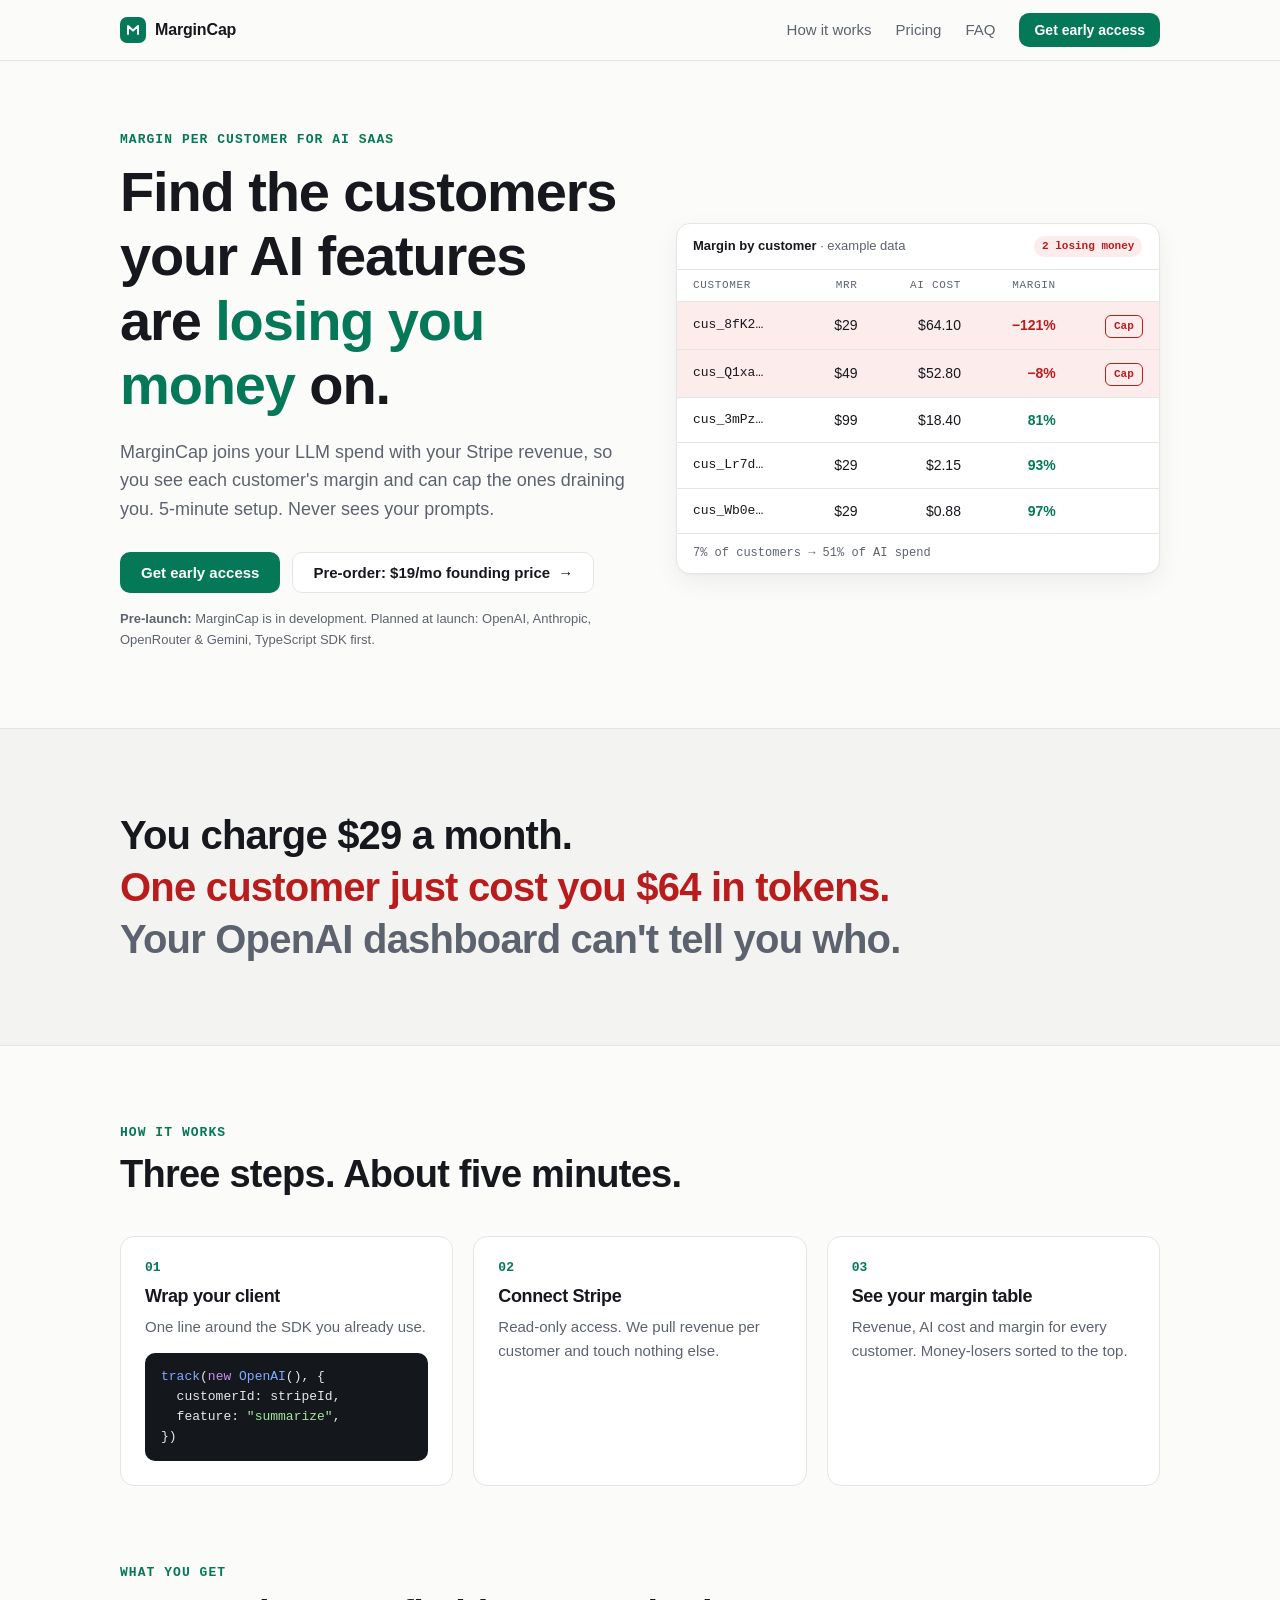
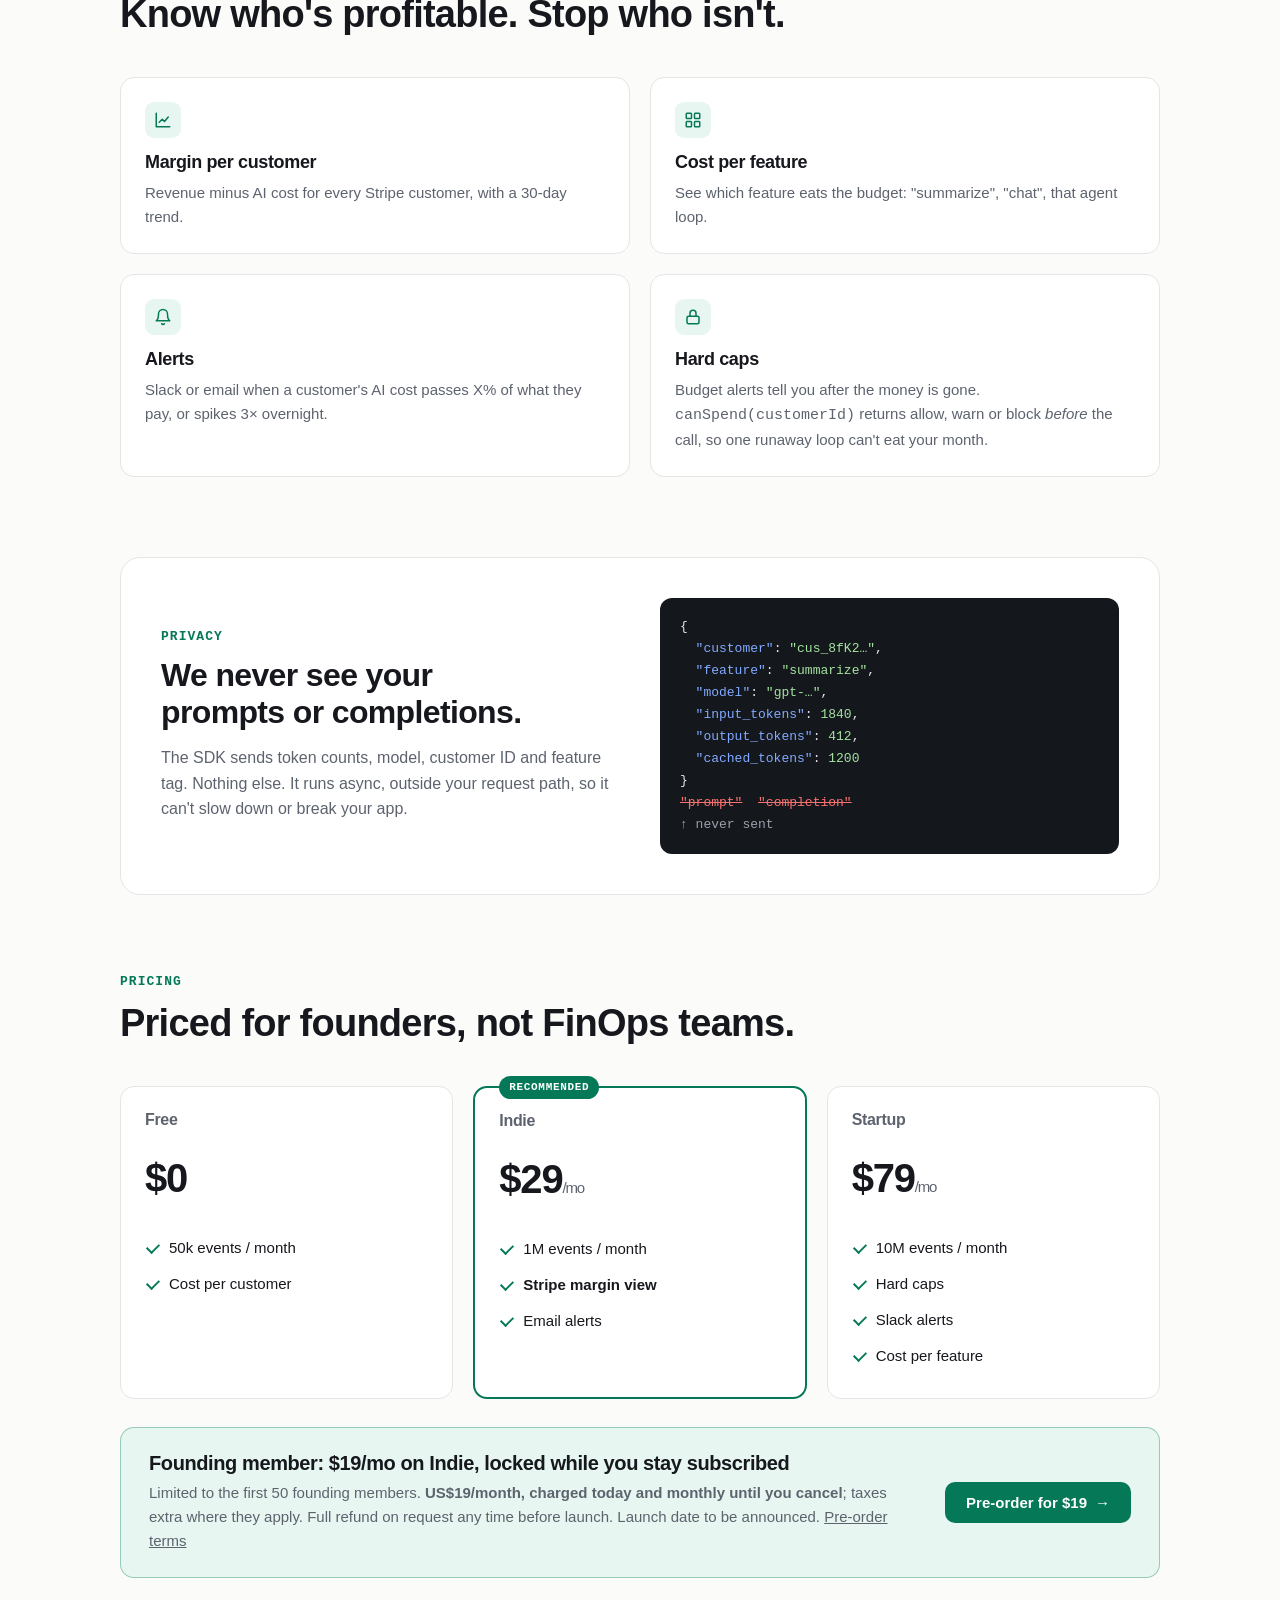
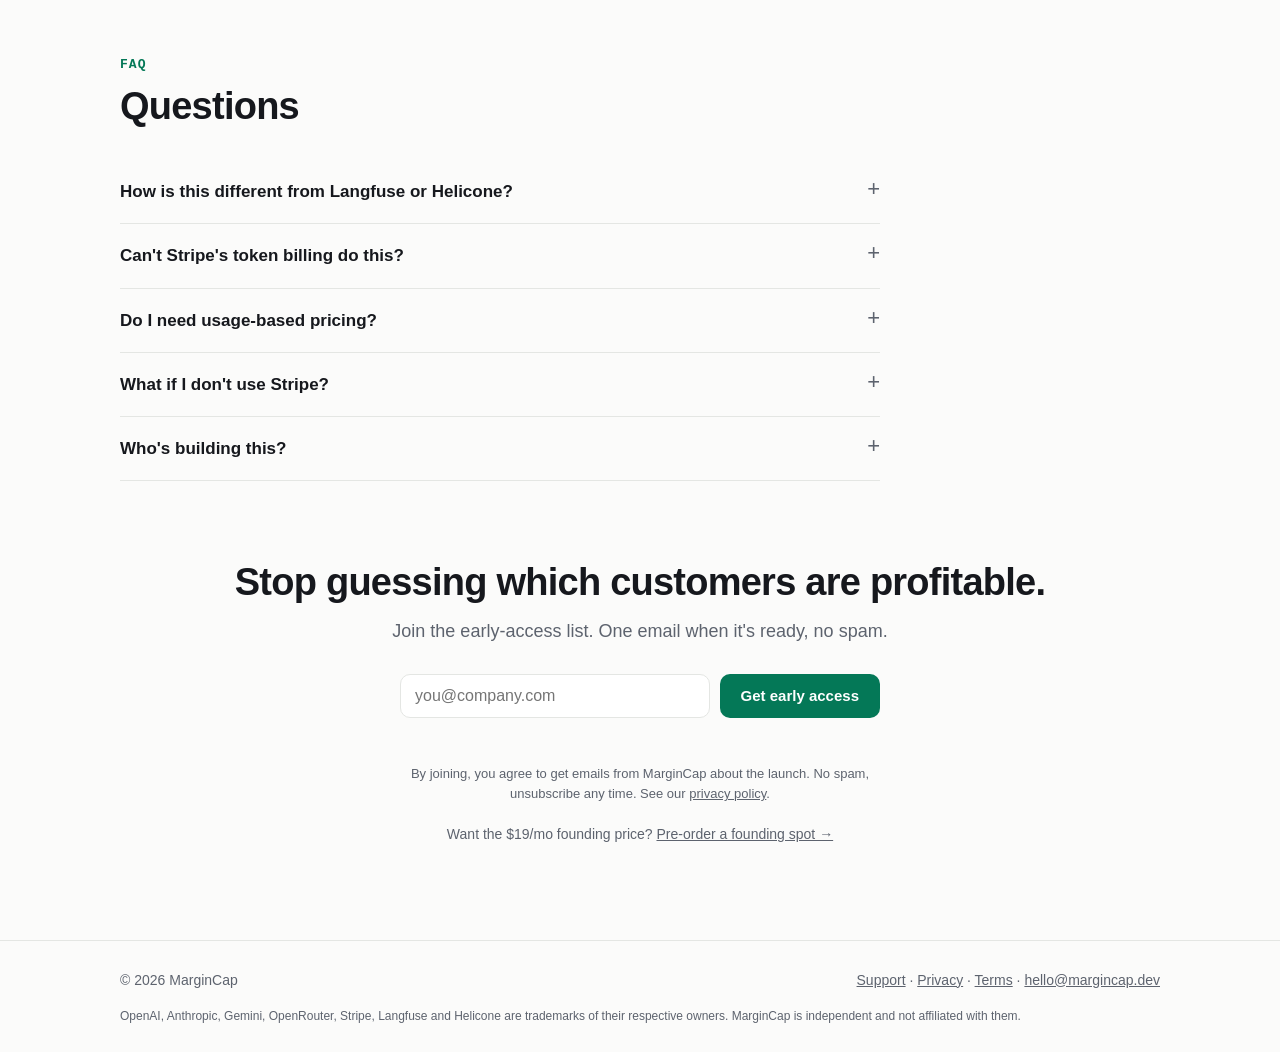
==== site/index.html @ 0bda4d0c "Mobile fixes from iOS Simulator testing - In-page links reveal their target section immediately inst" ====
<!doctype html>
<html lang="en">
<head>
<meta charset="utf-8">
<meta name="viewport" content="width=device-width, initial-scale=1, viewport-fit=cover">
<meta name="theme-color" media="(prefers-color-scheme: light)" content="#fbfbfa">
<meta name="theme-color" media="(prefers-color-scheme: dark)" content="#0d0f12">
<title>MarginCap — margin per customer for AI SaaS</title>
<meta name="description" content="See which customers your AI features are losing you money on. MarginCap joins LLM spend with Stripe revenue and caps runaway users. Never sees your prompts.">
<meta property="og:title" content="MarginCap — find the customers your AI features lose money on">
<meta property="og:description" content="LLM cost + Stripe revenue = margin per customer. Alerts and hard caps. 5-minute setup.">
<meta property="og:url" content="https://margincap.dev">
<meta property="og:type" content="website">
<meta property="og:site_name" content="MarginCap">
<!-- Social preview. Must be an absolute URL; source is assets/og.html -->
<meta property="og:image" content="https://margincap.dev/og.png">
<meta property="og:image:width" content="1200">
<meta property="og:image:height" content="630">
<meta property="og:image:alt" content="MarginCap: a margin-by-customer table with two customers losing money highlighted in red">
<meta name="twitter:card" content="summary_large_image">
<meta name="twitter:image" content="https://margincap.dev/og.png">
<link rel="canonical" href="https://margincap.dev/">
<!-- Stripe/Formspree are preconnected only on intent (hover/focus), see script, so no visitor IP reaches them on page load -->
<link rel="icon" href="/favicon.svg" type="image/svg+xml">
<link rel="apple-touch-icon" href="/apple-touch-icon.png">
<!-- Structured data: lets search engines and AI answer engines read the product, price and FAQ -->
<script type="application/ld+json">
{
  "@context": "https://schema.org",
  "@graph": [
    {
      "@type": "SoftwareApplication",
      "name": "MarginCap",
      "url": "https://margincap.dev/",
      "applicationCategory": "BusinessApplication",
      "operatingSystem": "Web",
      "description": "MarginCap joins LLM spend with Stripe revenue to show margin per customer for AI SaaS, with alerts and hard caps for unprofitable customers.",
      "image": "https://margincap.dev/og.png",
      "offers": [
        { "@type": "Offer", "name": "Free", "price": "0", "priceCurrency": "USD" },
        { "@type": "Offer", "name": "Indie", "price": "29", "priceCurrency": "USD" },
        { "@type": "Offer", "name": "Startup", "price": "79", "priceCurrency": "USD" }
      ]
    },
    {
      "@type": "FAQPage",
      "mainEntity": [
        { "@type": "Question", "name": "How is MarginCap different from Langfuse or Helicone?",
          "acceptedAnswer": { "@type": "Answer", "text": "Langfuse and Helicone are observability tools: they show what a user cost, but not what that user pays you. MarginCap joins AI cost with Stripe revenue to give margin per customer." } },
        { "@type": "Question", "name": "Can't Stripe's token billing do this?",
          "acceptedAnswer": { "@type": "Answer", "text": "Stripe token billing helps you charge customers for tokens. On flat or per-seat pricing it doesn't show which customers you're losing money on." } },
        { "@type": "Question", "name": "Do I need usage-based pricing to use MarginCap?",
          "acceptedAnswer": { "@type": "Answer", "text": "No. MarginCap is built for flat and per-seat pricing, which is where unprofitable power users hide." } },
        { "@type": "Question", "name": "Does MarginCap see my prompts?",
          "acceptedAnswer": { "@type": "Answer", "text": "No. The SDK sends only token counts, model, customer ID and feature tag, never prompts or completions." } }
      ]
    }
  ]
}
</script>
<!-- TODO analytics: paste your Plausible or Umami <script> tag here -->
<script>document.documentElement.classList.add("js")</script>
<style>
  :root {
    --bg: #fbfbfa;
    --surface: #ffffff;
    --surface-2: #f3f4f2;
    --text: #16181d;
    --muted: #5d636e;
    --border: #e4e6e3;
    --accent: #047857; /* 5.3:1 on bg, 5.5:1 under white text (AA) */
    --accent-ink: #ffffff;
    --accent-soft: #e7f6f0;
    --neg: #b91c1c;
    --neg-soft: #fdecec;
    --code-bg: #14171c;
    --code-text: #e6e8eb;
    --shadow: 0 1px 2px rgba(16,24,40,.04), 0 8px 24px rgba(16,24,40,.06);
    --radius: 14px;
    --mono: ui-monospace, SFMono-Regular, Menlo, Consolas, monospace;
    --sans: -apple-system, BlinkMacSystemFont, "Segoe UI", Inter, Roboto, Helvetica, Arial, sans-serif;

    /* Motion tokens: strong custom curves, never ease-in for UI */
    --ease-out: cubic-bezier(0.23, 1, 0.32, 1);
    --ease-in-out: cubic-bezier(0.77, 0, 0.175, 1);
    --press: 160ms;
    --enter: 300ms;
    --reveal: 500ms;
  }
  @media (prefers-color-scheme: dark) {
    :root {
      --bg: #0d0f12;
      --surface: #15181d;
      --surface-2: #1b1f25;
      --text: #eceef1;
      --muted: #9aa1ac;
      --border: #272c34;
      --accent: #34d399;
      --accent-ink: #062b1f;
      --accent-soft: #10291f;
      --neg: #f87171;
      --neg-soft: #2c1517;
      --code-bg: #0a0c0f;
      --shadow: 0 1px 2px rgba(0,0,0,.3), 0 8px 24px rgba(0,0,0,.35);
    }
  }
  * { box-sizing: border-box; }
  html {
    scroll-behavior: smooth;
    -webkit-tap-highlight-color: transparent;
    -webkit-text-size-adjust: 100%;
  }
  body {
    margin: 0; background: var(--bg); color: var(--text);
    font: 16px/1.6 var(--sans); -webkit-font-smoothing: antialiased;
  }
  a { color: inherit; }
  .wrap {
    max-width: 1080px; margin: 0 auto;
    padding-left: max(20px, env(safe-area-inset-left));
    padding-right: max(20px, env(safe-area-inset-right));
  }
  section { padding: 80px 0; }
  /* Anchor jumps land below the sticky nav (60px + notch), not under it */
  [id] { scroll-margin-top: calc(76px + env(safe-area-inset-top)); }
  h1, h2, h3 { line-height: 1.15; letter-spacing: -0.02em; margin: 0; }
  h2 { font-size: clamp(28px, 4vw, 38px); text-wrap: balance; }
  .eyebrow { font: 600 13px/1 var(--mono); color: var(--accent); text-transform: uppercase; letter-spacing: .08em; margin-bottom: 14px; }
  .lead { color: var(--muted); font-size: 18px; max-width: 620px; text-wrap: pretty; }
  code, pre { font-family: var(--mono); }

  /* Controls: instant press feedback, no text selection on long-press, no double-tap delay */
  a, button, summary, .btn {
    touch-action: manipulation;
  }
  .btn, summary, .logo {
    user-select: none;
    -webkit-user-select: none;
  }

  /* nav */
  nav {
    position: sticky; top: 0; z-index: 10;
    padding-top: env(safe-area-inset-top);
    background: color-mix(in srgb, var(--bg) 85%, transparent);
    backdrop-filter: blur(10px); -webkit-backdrop-filter: blur(10px);
    border-bottom: 1px solid var(--border);
  }
  nav .wrap { display: flex; align-items: center; justify-content: space-between; height: 60px; }
  .logo { display: flex; align-items: center; gap: 9px; font-weight: 700; text-decoration: none; letter-spacing: -0.01em; }
  .logo-mark { width: 26px; height: 26px; border-radius: 7px; background: var(--accent); display: grid; place-items: center; color: var(--accent-ink); }
  .logo-mark svg { width: 16px; height: 16px; }
  .nav-links { display: flex; gap: 24px; align-items: center; font-size: 15px; }
  .nav-links a:not(.btn) { text-decoration: none; color: var(--muted); transition: color 150ms ease; }

  /* buttons */
  .btn {
    display: inline-flex; align-items: center; justify-content: center; gap: 8px;
    padding: 12px 20px; border-radius: 10px; font: 600 15px/1 var(--sans);
    text-decoration: none; border: 1px solid transparent; cursor: pointer; white-space: nowrap;
    transition: transform var(--press) var(--ease-out), filter 150ms ease, border-color 150ms ease;
  }
  .btn:active { transform: scale(0.97); }
  .btn:focus-visible, summary:focus-visible, a:focus-visible { outline: 2px solid var(--accent); outline-offset: 2px; }
  .btn-primary { background: var(--accent); color: var(--accent-ink); }
  .btn-ghost { background: var(--surface); border-color: var(--border); color: var(--text); }
  .btn-sm { padding: 9px 14px; font-size: 14px; }
  .btn:disabled { cursor: default; }
  .arrow { display: inline-block; transition: transform 200ms var(--ease-out); }

  /* All hover styles live behind a capability query: touch screens get stuck hover otherwise */
  @media (hover: hover) and (pointer: fine) {
    .nav-links a:not(.btn):hover { color: var(--text); }
    .btn-primary:hover { filter: brightness(1.06); }
    .btn-ghost:hover { border-color: var(--muted); }
    .btn:hover .arrow { transform: translateX(3px); }
    summary:hover { color: var(--accent); }
  }

  /* hero */
  .hero { padding: 72px 0 64px; }
  .hero-grid { display: grid; grid-template-columns: 1.05fr 1fr; gap: 48px; align-items: center; }
  .hero h1 { font-size: clamp(36px, 5.4vw, 56px); margin-bottom: 20px; text-wrap: balance; }
  .hero h1 em { font-style: normal; color: var(--accent); }
  .hero .lead { margin: 0 0 28px; }
  .cta-row { display: flex; gap: 12px; flex-wrap: wrap; }
  .fine { margin-top: 16px; font-size: 13px; color: var(--muted); }

  /* margin table mock */
  .mock { background: var(--surface); border: 1px solid var(--border); border-radius: var(--radius); box-shadow: var(--shadow); overflow: hidden; }
  .mock-head { display: flex; align-items: center; justify-content: space-between; gap: 12px; padding: 12px 16px; border-bottom: 1px solid var(--border); font-size: 13px; color: var(--muted); }
  .mock-head b { color: var(--text); font-weight: 600; }
  .pill { font: 600 11px/1 var(--mono); padding: 5px 8px; border-radius: 999px; background: var(--neg-soft); color: var(--neg); white-space: nowrap; }
  .mock table { width: 100%; border-collapse: collapse; font-size: 14px; }
  .mock th { text-align: left; font: 500 11px/1 var(--mono); text-transform: uppercase; letter-spacing: .06em; color: var(--muted); padding: 10px 16px; }
  .mock th.r, .mock td.r { text-align: right; }
  .mock td { padding: 11px 16px; border-top: 1px solid var(--border); font-variant-numeric: tabular-nums; }
  .mock tr.bad td { background: var(--neg-soft); }
  .mock .cust { font-family: var(--mono); font-size: 13px; }
  .neg { color: var(--neg); font-weight: 600; }
  .pos { color: var(--accent); font-weight: 600; }
  .capbtn { font: 600 11px/1 var(--mono); padding: 5px 8px; border-radius: 6px; border: 1px solid var(--neg); color: var(--neg); display: inline-block; }
  .mock-foot { padding: 10px 16px; border-top: 1px solid var(--border); font-size: 12px; color: var(--muted); font-family: var(--mono); }

  /* problem */
  .problem { background: var(--surface-2); border-block: 1px solid var(--border); }
  .problem-lines { font-size: clamp(26px, 4vw, 40px); font-weight: 700; letter-spacing: -0.02em; line-height: 1.3; }
  .problem-lines span { display: block; }
  .problem-lines .hit { color: var(--neg); }
  .problem-lines .dim { color: var(--muted); }

  /* steps */
  .steps { display: grid; grid-template-columns: repeat(3, 1fr); gap: 20px; margin-top: 40px; }
  .card { background: var(--surface); border: 1px solid var(--border); border-radius: var(--radius); padding: 24px; min-width: 0; }
  .step-n { font: 600 13px/1 var(--mono); color: var(--accent); margin-bottom: 12px; }
  .card h3 { font-size: 18px; margin-bottom: 8px; }
  .card p { margin: 0; color: var(--muted); font-size: 15px; }
  pre.code { background: var(--code-bg); color: var(--code-text); border-radius: 10px; padding: 14px 16px; font-size: 13px; line-height: 1.55; overflow-x: auto; margin: 14px 0 0; }
  .tk { color: #c792ea; } .ts { color: #a5e3a1; } .tf { color: #82aaff; }

  /* features */
  .features { display: grid; grid-template-columns: repeat(2, 1fr); gap: 20px; margin-top: 40px; }
  .feature-icon { width: 36px; height: 36px; border-radius: 9px; background: var(--accent-soft); color: var(--accent); display: grid; place-items: center; margin-bottom: 14px; }
  .feature-icon svg { width: 18px; height: 18px; }

  /* privacy */
  .privacy { display: grid; grid-template-columns: 1fr 1fr; gap: 40px; align-items: center; background: var(--surface); border: 1px solid var(--border); border-radius: 20px; padding: 40px; }
  .privacy h2 { font-size: clamp(24px, 3.4vw, 32px); margin-bottom: 14px; }
  .privacy p { color: var(--muted); margin: 0; }
  .payload { font: 13px/1.7 var(--mono); background: var(--code-bg); color: var(--code-text); border-radius: 12px; padding: 18px 20px; overflow-x: auto; white-space: pre; }
  .payload .k { color: #82aaff; } .payload .v { color: #a5e3a1; } .payload .no { color: #f87171; text-decoration: line-through; }
  .payload .note { color: #9aa1ac; }

  /* pricing */
  .pricing { display: grid; grid-template-columns: repeat(3, 1fr); gap: 20px; margin-top: 40px; align-items: stretch; }
  .plan { display: flex; flex-direction: column; }
  .plan h3 { font-size: 16px; color: var(--muted); font-weight: 600; }
  .price { font-size: 40px; font-weight: 800; letter-spacing: -0.03em; margin: 8px 0 4px; font-variant-numeric: tabular-nums; }
  .price small { font-size: 15px; color: var(--muted); font-weight: 500; }
  .plan ul { list-style: none; padding: 0; margin: 16px 0 0; font-size: 15px; flex: 1; }
  .plan li { padding: 6px 0 6px 24px; position: relative; }
  .plan li::before { content: ""; position: absolute; left: 2px; top: 13px; width: 10px; height: 6px; border-left: 2px solid var(--accent); border-bottom: 2px solid var(--accent); transform: rotate(-45deg); }
  .plan.featured { border: 2px solid var(--accent); position: relative; }
  .badge { position: absolute; top: -12px; left: 24px; background: var(--accent); color: var(--accent-ink); font: 700 11px/1 var(--mono); padding: 6px 10px; border-radius: 999px; text-transform: uppercase; letter-spacing: .06em; }
  .founding { margin-top: 28px; display: flex; gap: 24px; align-items: center; justify-content: space-between; background: var(--accent-soft); border: 1px solid color-mix(in srgb, var(--accent) 35%, transparent); border-radius: var(--radius); padding: 24px 28px; }
  .founding h3 { font-size: 20px; margin-bottom: 6px; }
  .founding p { margin: 0; color: var(--muted); font-size: 15px; }

  /* faq */
  .faq { max-width: 760px; margin-top: 32px; }
  details { border-bottom: 1px solid var(--border); padding: 18px 0; }
  summary { cursor: pointer; font-weight: 600; font-size: 17px; list-style: none; display: flex; justify-content: space-between; gap: 16px; transition: color 150ms ease; }
  summary::-webkit-details-marker { display: none; }
  summary::after { content: "+"; color: var(--muted); font-weight: 400; font-size: 22px; line-height: 1; transition: transform 200ms var(--ease-out); }
  details[open] summary::after { transform: rotate(45deg); }
  details p { color: var(--muted); margin: 12px 0 0; }
  details[open] p { animation: answer-in 200ms var(--ease-out); }
  @keyframes answer-in { from { opacity: 0; transform: translateY(-4px); } }

  /* waitlist */
  .final { text-align: center; }
  .final h2 { margin-bottom: 12px; }
  .final .lead { margin: 0 auto 28px; }
  form.waitlist { display: flex; gap: 10px; max-width: 480px; margin: 0 auto; }
  /* 16px minimum: anything smaller makes iOS Safari zoom the page on focus */
  form.waitlist input[type=email] { flex: 1; min-width: 0; padding: 12px 14px; border-radius: 10px; border: 1px solid var(--border); background: var(--surface); color: var(--text); font: 16px var(--sans); transition: border-color 150ms ease; }
  form.waitlist input:focus { outline: 2px solid var(--accent); outline-offset: 1px; border-color: transparent; }
  .skip { position: absolute; left: 12px; top: -48px; z-index: 30; background: var(--accent); color: var(--accent-ink); padding: 10px 14px; border-radius: 8px; font-weight: 600; text-decoration: none; }
  .skip:focus { top: 12px; }
  .sr-only { position: absolute; width: 1px; height: 1px; overflow: hidden; clip: rect(0 0 0 0); white-space: nowrap; }
  .hp { position: absolute; left: -9999px; }
  .form-msg { min-height: 24px; margin-top: 12px; font-size: 14px; color: var(--muted); transition: opacity 200ms ease; }
  .form-msg.ok { color: var(--accent); }
  .form-msg.err { color: var(--neg); }
  .form-msg.show { animation: msg-in 200ms var(--ease-out); }
  @keyframes msg-in { from { opacity: 0; transform: translateY(-4px); } }
  .consent { max-width: 480px; margin: 10px auto 0; font-size: 13px; color: var(--muted); }
  .or-preorder { margin-top: 18px; font-size: 14px; color: var(--muted); }

  /* post-payment banner (Stripe redirects back with ?preorder=thanks) */
  .thanks {
    position: fixed; z-index: 20; left: 50%; top: calc(72px + env(safe-area-inset-top));
    width: min(520px, calc(100% - 32px));
    display: flex; gap: 12px; align-items: flex-start;
    background: var(--surface); border: 1px solid color-mix(in srgb, var(--accent) 45%, var(--border));
    border-radius: 12px; box-shadow: var(--shadow); padding: 14px 16px; font-size: 15px;
    transform: translateX(-50%); opacity: 1;
    transition: transform var(--enter) var(--ease-out), opacity var(--enter) var(--ease-out);
  }
  .thanks[hidden] { display: none; }
  .thanks.out { opacity: 0; transform: translate(-50%, -8px); transition-duration: 180ms; }
  @starting-style { .thanks { opacity: 0; transform: translate(-50%, -12px) scale(0.98); } }
  .thanks b { display: block; margin-bottom: 2px; }
  .thanks span { color: var(--muted); }
  .thanks button { position: relative; margin-left: auto; background: none; border: 0; color: var(--muted); font-size: 20px; line-height: 1; cursor: pointer; padding: 0 2px; }
  /* Hit slop: the × is ~14px wide; give it a 44px touch target without changing how it looks */
  .thanks button::after { content: ""; position: absolute; inset: -14px -15px; }

  /* Continuous corners (iOS-style squircles) where supported; squircles read tighter, so radii go up ~1.5x */
  @supports (corner-shape: squircle) {
    .card, .mock, .privacy, .founding, .thanks, .btn, pre.code, .payload, .feature-icon, .logo-mark, form.waitlist input[type=email] { corner-shape: squircle; }
    .card, .mock, .founding { border-radius: 22px; }
    .privacy { border-radius: 30px; }
    .btn, .thanks, form.waitlist input[type=email], .payload { border-radius: 16px; }
    pre.code, .feature-icon, .logo-mark { border-radius: 12px; }
  }

  footer { border-top: 1px solid var(--border); padding: 28px 0 calc(28px + env(safe-area-inset-bottom)); font-size: 14px; color: var(--muted); }
  footer .tm { flex-basis: 100%; font-size: 12px; }
  footer .wrap { display: flex; justify-content: space-between; gap: 16px; flex-wrap: wrap; }

  /* ---------- Motion ----------
     Seen once per visit, so a little delight is fine. Only transform + opacity, ease-out,
     short stagger (60ms), never blocks interaction. Gated on .js so no-JS visitors see everything. */
  .js .hero-in > * {
    opacity: 0; transform: translateY(8px);
    animation: rise var(--enter) var(--ease-out) forwards;
  }
  .js .hero-in > :nth-child(1) { animation-delay: 0ms; }
  .js .hero-in > :nth-child(2) { animation-delay: 60ms; }
  .js .hero-in > :nth-child(3) { animation-delay: 120ms; }
  .js .hero-in > :nth-child(4) { animation-delay: 180ms; }
  .js .hero-in > :nth-child(5) { animation-delay: 240ms; }
  @keyframes rise { to { opacity: 1; transform: none; } }

  /* Explanatory motion: rows arrive, then the money-losers light up red, which is the whole pitch */
  .js .mock { opacity: 0; transform: translateY(12px) scale(0.98); animation: rise var(--reveal) var(--ease-out) 200ms forwards; }
  .js .mock tbody tr { opacity: 0; animation: row-in 260ms var(--ease-out) forwards; }
  .js .mock tbody tr:nth-child(1) { animation-delay: 420ms; }
  .js .mock tbody tr:nth-child(2) { animation-delay: 470ms; }
  .js .mock tbody tr:nth-child(3) { animation-delay: 520ms; }
  .js .mock tbody tr:nth-child(4) { animation-delay: 570ms; }
  .js .mock tbody tr:nth-child(5) { animation-delay: 620ms; }
  @keyframes row-in { from { opacity: 0; transform: translateY(4px); } to { opacity: 1; transform: none; } }
  .js .mock tr.bad td { animation: flag 400ms ease 950ms both; }
  @keyframes flag { from { background: transparent; } }
  .js .mock .capbtn, .js .mock .pill { opacity: 0; transform: scale(0.95); animation: rise 200ms var(--ease-out) 1150ms forwards; }

  /* Scroll reveal: once, slightly before the element enters the viewport */
  .js .reveal { opacity: 0; transform: translateY(12px); transition: opacity var(--reveal) var(--ease-out), transform var(--reveal) var(--ease-out); }
  .js .reveal.in { opacity: 1; transform: none; }
  .js .stagger > .reveal:nth-child(2) { transition-delay: 60ms; }
  .js .stagger > .reveal:nth-child(3) { transition-delay: 120ms; }
  .js .stagger > .reveal:nth-child(4) { transition-delay: 180ms; }

  /* Reduced motion: fewer and gentler, not zero. Keep fades, drop movement. */
  @media (prefers-reduced-motion: reduce) {
    html { scroll-behavior: auto; }
    .js .hero-in > *, .js .mock, .js .mock tbody tr, .js .mock .capbtn, .js .mock .pill { transform: none; animation-name: fade; animation-delay: 0ms; }
    .js .mock tr.bad td { animation: none; }
    .js .reveal { transform: none; transition: opacity 200ms ease; }
    .js .stagger > .reveal { transition-delay: 0ms; }
    .btn:active { transform: none; }
    .arrow, summary::after { transition: none; }
    details[open] p, .form-msg.show { animation: none; }
    .thanks, .thanks.out { transform: translateX(-50%); }
    @starting-style { .thanks { transform: translateX(-50%); } }
  }
  @keyframes fade { to { opacity: 1; } }

  @media (max-width: 860px) {
    section { padding: 56px 0; }
    .hero { padding: 44px 0 48px; }
    .hero-grid, .privacy { grid-template-columns: 1fr; }
    .privacy { padding: 28px 22px; gap: 24px; }
    .steps, .features, .pricing { grid-template-columns: 1fr; }
    .pricing { gap: 28px; }
    .founding { flex-direction: column; align-items: flex-start; }
    .nav-links a:not(.btn) { display: none; }
  }
  @media (max-width: 480px) {
    .wrap { padding-left: max(16px, env(safe-area-inset-left)); padding-right: max(16px, env(safe-area-inset-right)); }
    form.waitlist { flex-direction: column; }
    .cta-row .btn { flex: 1 1 100%; }
    .mock th, .mock td { padding: 9px 10px; }
    .mock .hide-sm { display: none; }
  }
</style>
</head>
<body>
<a class="skip" href="#main">Skip to content</a>

<nav>
  <div class="wrap">
    <a href="#" class="logo" aria-label="MarginCap home">
      <span class="logo-mark"><svg aria-hidden="true" focusable="false" viewBox="0 0 16 16" fill="none" stroke="currentColor" stroke-width="2" stroke-linecap="round" stroke-linejoin="round"><path d="M3 12V4l5 4.5L13 4v8"/></svg></span>
      MarginCap
    </a>
    <div class="nav-links">
      <a href="#how">How it works</a>
      <a href="#pricing">Pricing</a>
      <a href="#faq">FAQ</a>
      <a href="#waitlist" class="btn btn-primary btn-sm">Get early access</a>
    </div>
  </div>
</nav>

<div class="thanks" role="status" hidden>
  <div><b>You're a founding member.</b><span>$19/mo locked while you stay subscribed. I'll email you before launch — reply any time with questions.</span></div>
  <button type="button" aria-label="Dismiss">×</button>
</div>

<main id="main" tabindex="-1">
<header class="hero">
  <div class="wrap hero-grid">
    <div class="hero-in">
      <div class="eyebrow">Margin per customer for AI SaaS</div>
      <h1>Find the customers your AI features are <em>losing you money</em> on.</h1>
      <p class="lead">MarginCap joins your LLM spend with your Stripe revenue, so you see each customer's margin and can cap the ones draining you. 5-minute setup. Never sees your prompts.</p>
      <div class="cta-row">
        <a href="#waitlist" class="btn btn-primary">Get early access</a>
        <a href="#" class="btn btn-ghost js-preorder">Pre-order: $19/mo founding price <span class="arrow">→</span></a>
      </div>
      <p class="fine"><b>Pre-launch:</b> MarginCap is in development. Planned at launch: OpenAI, Anthropic, OpenRouter &amp; Gemini, TypeScript SDK first.</p>
    </div>

    <div class="mock" role="img" aria-label="Example MarginCap dashboard showing two customers with negative margin">
      <div class="mock-head"><span><b>Margin by customer</b> · example data</span><span class="pill">2 losing money</span></div>
      <table>
        <thead><tr><th>Customer</th><th class="r hide-sm">MRR</th><th class="r">AI cost</th><th class="r">Margin</th><th><span class="sr-only">Action</span></th></tr></thead>
        <tbody>
          <tr class="bad"><td class="cust">cus_8fK2…</td><td class="r hide-sm">$29</td><td class="r">$64.10</td><td class="r neg">−121%</td><td class="r"><span class="capbtn">Cap</span></td></tr>
          <tr class="bad"><td class="cust">cus_Q1xa…</td><td class="r hide-sm">$49</td><td class="r">$52.80</td><td class="r neg">−8%</td><td class="r"><span class="capbtn">Cap</span></td></tr>
          <tr><td class="cust">cus_3mPz…</td><td class="r hide-sm">$99</td><td class="r">$18.40</td><td class="r pos">81%</td><td></td></tr>
          <tr><td class="cust">cus_Lr7d…</td><td class="r hide-sm">$29</td><td class="r">$2.15</td><td class="r pos">93%</td><td></td></tr>
          <tr><td class="cust">cus_Wb0e…</td><td class="r hide-sm">$29</td><td class="r">$0.88</td><td class="r pos">97%</td><td></td></tr>
        </tbody>
      </table>
      <div class="mock-foot">7% of customers → 51% of AI spend</div>
    </div>
  </div>
</header>

<section class="problem">
  <div class="wrap">
    <div class="problem-lines stagger">
      <span class="reveal">You charge $29 a month.</span>
      <span class="reveal hit">One customer just cost you $64 in tokens.</span>
      <span class="reveal dim">Your OpenAI dashboard can't tell you who.</span>
    </div>
  </div>
</section>

<section id="how">
  <div class="wrap">
    <div class="eyebrow">How it works</div>
    <h2>Three steps. About five minutes.</h2>
    <div class="steps stagger">
      <div class="card reveal">
        <div class="step-n">01</div>
        <h3>Wrap your client</h3>
        <p>One line around the SDK you already use.</p>
<pre class="code"><span class="tf">track</span>(<span class="tk">new</span> <span class="tf">OpenAI</span>(), {
  customerId: stripeId,
  feature: <span class="ts">"summarize"</span>,
})</pre>
      </div>
      <div class="card reveal">
        <div class="step-n">02</div>
        <h3>Connect Stripe</h3>
        <p>Read-only access. We pull revenue per customer and touch nothing else.</p>
      </div>
      <div class="card reveal">
        <div class="step-n">03</div>
        <h3>See your margin table</h3>
        <p>Revenue, AI cost and margin for every customer. Money-losers sorted to the top.</p>
      </div>
    </div>
  </div>
</section>

<section style="padding-top:0">
  <div class="wrap">
    <div class="eyebrow">What you get</div>
    <h2>Know who's profitable. Stop who isn't.</h2>
    <!-- Feature icons adapted from Feather (feathericons.com), MIT License, © Cole Bemis -->
    <div class="features stagger">
      <div class="card reveal">
        <div class="feature-icon"><svg aria-hidden="true" focusable="false" viewBox="0 0 24 24" fill="none" stroke="currentColor" stroke-width="2" stroke-linecap="round" stroke-linejoin="round"><path d="M3 3v18h18"/><path d="M7 15l4-4 3 3 5-6"/></svg></div>
        <h3>Margin per customer</h3>
        <p>Revenue minus AI cost for every Stripe customer, with a 30-day trend.</p>
      </div>
      <div class="card reveal">
        <div class="feature-icon"><svg aria-hidden="true" focusable="false" viewBox="0 0 24 24" fill="none" stroke="currentColor" stroke-width="2" stroke-linecap="round" stroke-linejoin="round"><rect x="3" y="3" width="7" height="7" rx="1"/><rect x="14" y="3" width="7" height="7" rx="1"/><rect x="3" y="14" width="7" height="7" rx="1"/><rect x="14" y="14" width="7" height="7" rx="1"/></svg></div>
        <h3>Cost per feature</h3>
        <p>See which feature eats the budget: "summarize", "chat", that agent loop.</p>
      </div>
      <div class="card reveal">
        <div class="feature-icon"><svg aria-hidden="true" focusable="false" viewBox="0 0 24 24" fill="none" stroke="currentColor" stroke-width="2" stroke-linecap="round" stroke-linejoin="round"><path d="M18 8a6 6 0 0 0-12 0c0 7-3 9-3 9h18s-3-2-3-9"/><path d="M13.7 21a2 2 0 0 1-3.4 0"/></svg></div>
        <h3>Alerts</h3>
        <p>Slack or email when a customer's AI cost passes X% of what they pay, or spikes 3× overnight.</p>
      </div>
      <div class="card reveal">
        <div class="feature-icon"><svg aria-hidden="true" focusable="false" viewBox="0 0 24 24" fill="none" stroke="currentColor" stroke-width="2" stroke-linecap="round" stroke-linejoin="round"><rect x="4" y="11" width="16" height="10" rx="2"/><path d="M8 11V7a4 4 0 0 1 8 0v4"/></svg></div>
        <h3>Hard caps</h3>
        <p>Budget alerts tell you after the money is gone. <code>canSpend(customerId)</code> returns allow, warn or block <em>before</em> the call, so one runaway loop can't eat your month.</p>
      </div>
    </div>
  </div>
</section>

<section style="padding-top:0">
  <div class="wrap">
    <div class="privacy reveal">
      <div>
        <div class="eyebrow">Privacy</div>
        <h2>We never see your prompts or completions.</h2>
        <p>The SDK sends token counts, model, customer ID and feature tag. Nothing else. It runs async, outside your request path, so it can't slow down or break your app.</p>
      </div>
<div class="payload" aria-label="Example of the data MarginCap receives">{
  <span class="k">"customer"</span>: <span class="v">"cus_8fK2…"</span>,
  <span class="k">"feature"</span>: <span class="v">"summarize"</span>,
  <span class="k">"model"</span>: <span class="v">"gpt-…"</span>,
  <span class="k">"input_tokens"</span>: <span class="v">1840</span>,
  <span class="k">"output_tokens"</span>: <span class="v">412</span>,
  <span class="k">"cached_tokens"</span>: <span class="v">1200</span>
}
<span class="no">"prompt"</span>  <span class="no">"completion"</span>
<span class="note">↑ never sent</span></div>
    </div>
  </div>
</section>

<section id="pricing" style="padding-top:0">
  <div class="wrap">
    <div class="eyebrow">Pricing</div>
    <h2>Priced for founders, not FinOps teams.</h2>
    <div class="pricing stagger">
      <div class="card plan reveal">
        <h3>Free</h3>
        <div class="price">$0</div>
        <ul>
          <li>50k events / month</li>
          <li>Cost per customer</li>
        </ul>
      </div>
      <div class="card plan featured reveal">
        <span class="badge">Recommended</span>
        <h3>Indie</h3>
        <div class="price">$29<small>/mo</small></div>
        <ul>
          <li>1M events / month</li>
          <li><b>Stripe margin view</b></li>
          <li>Email alerts</li>
        </ul>
      </div>
      <div class="card plan reveal">
        <h3>Startup</h3>
        <div class="price">$79<small>/mo</small></div>
        <ul>
          <li>10M events / month</li>
          <li>Hard caps</li>
          <li>Slack alerts</li>
          <li>Cost per feature</li>
        </ul>
      </div>
    </div>
    <div class="founding reveal">
      <div>
        <h3>Founding member: $19/mo on Indie, locked while you stay subscribed</h3>
        <p>Limited to the first 50 founding members. <b>US$19/month, charged today and monthly until you cancel</b>; taxes extra where they apply. Full refund on request any time before launch. <span class="js-launch-line">Launch date to be announced.</span> <a href="/terms#preorder">Pre-order terms</a></p>
      </div>
      <a href="#" class="btn btn-primary js-preorder">Pre-order for $19 <span class="arrow">→</span></a>
    </div>
  </div>
</section>

<section id="faq" style="padding-top:0">
  <div class="wrap">
    <div class="eyebrow">FAQ</div>
    <h2>Questions</h2>
    <div class="faq">
      <details>
        <summary>How is this different from Langfuse or Helicone?</summary>
        <p>They're observability tools. They show what a user <em>cost</em>, but they don't know what that user <em>pays</em> you. MarginCap joins the two and gives you margin.</p>
      </details>
      <details>
        <summary>Can't Stripe's token billing do this?</summary>
        <p>Stripe token billing helps you <em>charge</em> customers for tokens. If you're on flat or per-seat pricing, like most of us, it doesn't show which customers you're losing money on.</p>
      </details>
      <details>
        <summary>Do I need usage-based pricing?</summary>
        <p>No. MarginCap is built for flat and per-seat pricing, which is exactly where power users hide.</p>
      </details>
      <details>
        <summary>What if I don't use Stripe?</summary>
        <p>You still get cost per customer and hard caps. A CSV revenue import is coming soon.</p>
      </details>
      <details>
        <summary>Who's building this?</summary>
        <p><span class="js-founder">A solo developer</span>. Questions? <a href="mailto:hello@margincap.dev" class="js-email">hello@margincap.dev</a></p>
      </details>
    </div>
  </div>
</section>

<section id="waitlist" class="final" style="padding-top:0">
  <div class="wrap reveal">
    <h2>Stop guessing which customers are profitable.</h2>
    <p class="lead">Join the early-access list. One email when it's ready, no spam.</p>
    <form class="waitlist" novalidate>
      <label for="email" class="sr-only">Email</label>
      <input type="email" id="email" name="email" placeholder="you@company.com" autocomplete="email" inputmode="email" required>
      <input type="text" name="_gotcha" class="hp" tabindex="-1" autocomplete="off" aria-hidden="true">
      <button type="submit" class="btn btn-primary"><span class="label">Get early access</span></button>
    </form>
    <div class="form-msg" role="status" aria-live="polite"></div>
    <p class="consent">By joining, you agree to get emails from MarginCap about the launch. No spam, unsubscribe any time. See our <a href="/privacy">privacy policy</a>.</p>
    <p class="or-preorder">Want the $19/mo founding price? <a href="#" class="js-preorder">Pre-order a founding spot →</a></p>
  </div>
</section>
</main>

<footer>
  <div class="wrap">
    <span>© <span class="js-year">2026</span> MarginCap</span>
    <span><a href="/support">Support</a> · <a href="/privacy">Privacy</a> · <a href="/terms">Terms</a> · <a href="mailto:hello@margincap.dev" class="js-email">hello@margincap.dev</a></span>
    <small class="tm">OpenAI, Anthropic, Gemini, OpenRouter, Stripe, Langfuse and Helicone are trademarks of their respective owners. MarginCap is independent and not affiliated with them.</small>
  </div>
</footer>

<script>
  // ---- CONFIG: fill these in before deploying ----
  const CONFIG = {
    // Stripe Payment Link for the $19/mo founding pre-order (Stripe Dashboard → Payment Links).
    // Set its "After payment" option to redirect to https://margincap.dev/?preorder=thanks
    STRIPE_PREORDER_LINK: "https://buy.stripe.com/test_aFa28taVI7GD2o9biE7ok00", // TEST mode: swap for the live link before launch
    // Formspree form endpoint, e.g. "https://formspree.io/f/xyzabcd".
    // Leave empty and the form shows a "not connected" message instead of silently dropping signups.
    WAITLIST_ENDPOINT: "https://formspree.io/f/mnpppzwr",
    LAUNCH_DATE: "",                      // e.g. "November 16"
    FOUNDER_LINE: "",                     // e.g. "I'm Omar, a solo developer who got burned by a $64 power user."
    CONTACT_EMAIL: "hello@margincap.dev",
  };
  // -------------------------------------------------

  const configured = (v) => v && !v.includes("REPLACE_ME");
  const params = new URLSearchParams(location.search);
  const ref = params.get("ref") || params.get("utm_source") || "direct";

  document.querySelectorAll(".js-preorder").forEach((a) => {
    if (configured(CONFIG.STRIPE_PREORDER_LINK)) {
      // Carry the traffic source into Stripe so you can see which channel pre-orders came from
      // (Stripe only accepts letters, digits, - and _ here, up to 200 chars)
      const refId = ref.replace(/[^A-Za-z0-9_-]/g, "_").slice(0, 200);
      a.href = CONFIG.STRIPE_PREORDER_LINK + (CONFIG.STRIPE_PREORDER_LINK.includes("?") ? "&" : "?") + "client_reference_id=" + refId;
      a.rel = "noopener";
    } else {
      a.addEventListener("click", (e) => {
        e.preventDefault();
        document.getElementById("waitlist").scrollIntoView();
        setMsg("Pre-orders open soon. Join the list and you'll get first dibs on a founding spot.");
      });
    }
  });

  if (CONFIG.LAUNCH_DATE) document.querySelectorAll(".js-launch-line").forEach((el) => (el.textContent = "Launching " + CONFIG.LAUNCH_DATE + "."));
  if (CONFIG.FOUNDER_LINE) document.querySelectorAll(".js-founder").forEach((el) => (el.textContent = CONFIG.FOUNDER_LINE.replace(/\.$/, "")));
  document.querySelectorAll(".js-email").forEach((a) => { a.href = "mailto:" + CONFIG.CONTACT_EMAIL; a.textContent = CONFIG.CONTACT_EMAIL; });
  document.querySelectorAll(".js-year").forEach((el) => (el.textContent = new Date().getFullYear()));

  // Preconnect to Stripe/Formspree only once the visitor shows intent, so no IP is sent to them on page load
  const warmed = new Set();
  const warm = (origin) => { if (warmed.has(origin)) return; warmed.add(origin);
    const l = document.createElement("link"); l.rel = "preconnect"; l.href = origin; document.head.appendChild(l); };
  document.querySelectorAll(".js-preorder").forEach((a) => ["pointerenter", "focus"].forEach((ev) => a.addEventListener(ev, () => warm("https://buy.stripe.com"), { once: true })));
  document.getElementById("email").addEventListener("focus", () => warm("https://formspree.io"), { once: true });

  // Thank-you banner after Stripe redirects back with ?preorder=thanks
  const thanks = document.querySelector(".thanks");
  if (params.get("preorder") === "thanks") {
    thanks.hidden = false;
    history.replaceState(null, "", location.pathname + location.hash); // a refresh shouldn't show it again
    const close = () => { thanks.classList.add("out"); setTimeout(() => (thanks.hidden = true), 200); };
    thanks.querySelector("button").addEventListener("click", close);
    setTimeout(close, 9000);
  }

  // Scroll reveal: once per element, starting a little before it enters the viewport
  const revealEls = document.querySelectorAll(".reveal");
  // In-page links (e.g. "Get early access") jump straight to a section: show it immediately
  // instead of landing on a blank area while the fade-in catches up
  document.addEventListener("click", (e) => {
    const a = e.target.closest('a[href^="#"]');
    const target = a && a.getAttribute("href").length > 1 && document.querySelector(a.getAttribute("href"));
    if (!target) return;
    [target, ...target.querySelectorAll(".reveal")].forEach((el) => el.classList.contains("reveal") && el.classList.add("in"));
  });
  if ("IntersectionObserver" in window) {
    const io = new IntersectionObserver((entries) => {
      entries.forEach((en) => { if (en.isIntersecting) { en.target.classList.add("in"); io.unobserve(en.target); } });
    }, { rootMargin: "0px 0px -60px 0px" });
    revealEls.forEach((el) => io.observe(el));
  } else {
    revealEls.forEach((el) => el.classList.add("in"));
  }

  const form = document.querySelector("form.waitlist");
  const msg = document.querySelector(".form-msg");
  function setMsg(text, cls) {
    msg.textContent = text;
    msg.className = "form-msg " + (cls || "");
    void msg.offsetWidth; // restart the fade so repeated messages still register
    msg.classList.add("show");
  }

  // Remember who already signed up on this device, so a double-click, refresh or repeat visit
  // doesn't send a duplicate (idempotency). Storage can be blocked, so every access is guarded.
  const SIGNED_KEY = "mc_waitlist";
  // Only a SHA-256 hash is stored, never the email itself (see /privacy)
  const hashEmail = async (email) => {
    try {
      const buf = await crypto.subtle.digest("SHA-256", new TextEncoder().encode(email));
      return [...new Uint8Array(buf)].map((b) => b.toString(16).padStart(2, "0")).join("");
    } catch { return null; }
  };
  const signedUp = () => { try { return JSON.parse(localStorage.getItem(SIGNED_KEY) || "[]"); } catch { return []; } };
  const markSigned = (hash) => { if (!hash) return; try { localStorage.setItem(SIGNED_KEY, JSON.stringify([...new Set([...signedUp(), hash])])); } catch {} };
  let inFlight = null;

  form.addEventListener("submit", async (e) => {
    e.preventDefault();
    const email = form.email.value.trim().toLowerCase();
    if (form._gotcha.value) return; // honeypot: bots fill hidden fields
    if (!/^[^\s@]+@[^\s@]+\.[^\s@]+$/.test(email)) return setMsg("Please enter a valid email.", "err");
    if (!CONFIG.WAITLIST_ENDPOINT) return setMsg("Waitlist isn't connected yet (set WAITLIST_ENDPOINT).", "err");
    if (inFlight === email) return;
    const emailHash = await hashEmail(email);
    if (emailHash && signedUp().includes(emailHash)) { form.reset(); return setMsg("You're already on the list. See you at launch.", "ok"); }

    // Optimistic: confirm instantly, roll back only if the request fails
    inFlight = email;
    form.reset();
    setMsg("You're on the list. Watch your inbox.", "ok");
    try {
      const res = await fetch(CONFIG.WAITLIST_ENDPOINT, {
        method: "POST",
        headers: { "Content-Type": "application/json", Accept: "application/json" },
        // source = ?ref=… from your Reddit/IH links, so you can see which channel converts
        body: JSON.stringify({ email, source: ref }),
      });
      if (res.status === 429) throw new Error("rate");
      if (!res.ok) throw new Error(res.status);
      markSigned(emailHash);
    } catch (err) {
      form.email.value = email; // give their input back so they can retry
      // 429 = Formspree rate limit or the plan's monthly cap; either way, don't lose the lead
      setMsg(err.message === "rate"
        ? "Couldn't add you right now. Email " + CONFIG.CONTACT_EMAIL + " and I'll add you by hand."
        : "That didn't go through. Try again, or email " + CONFIG.CONTACT_EMAIL + ".", "err");
    } finally {
      inFlight = null;
    }
  });
</script>
</body>
</html>
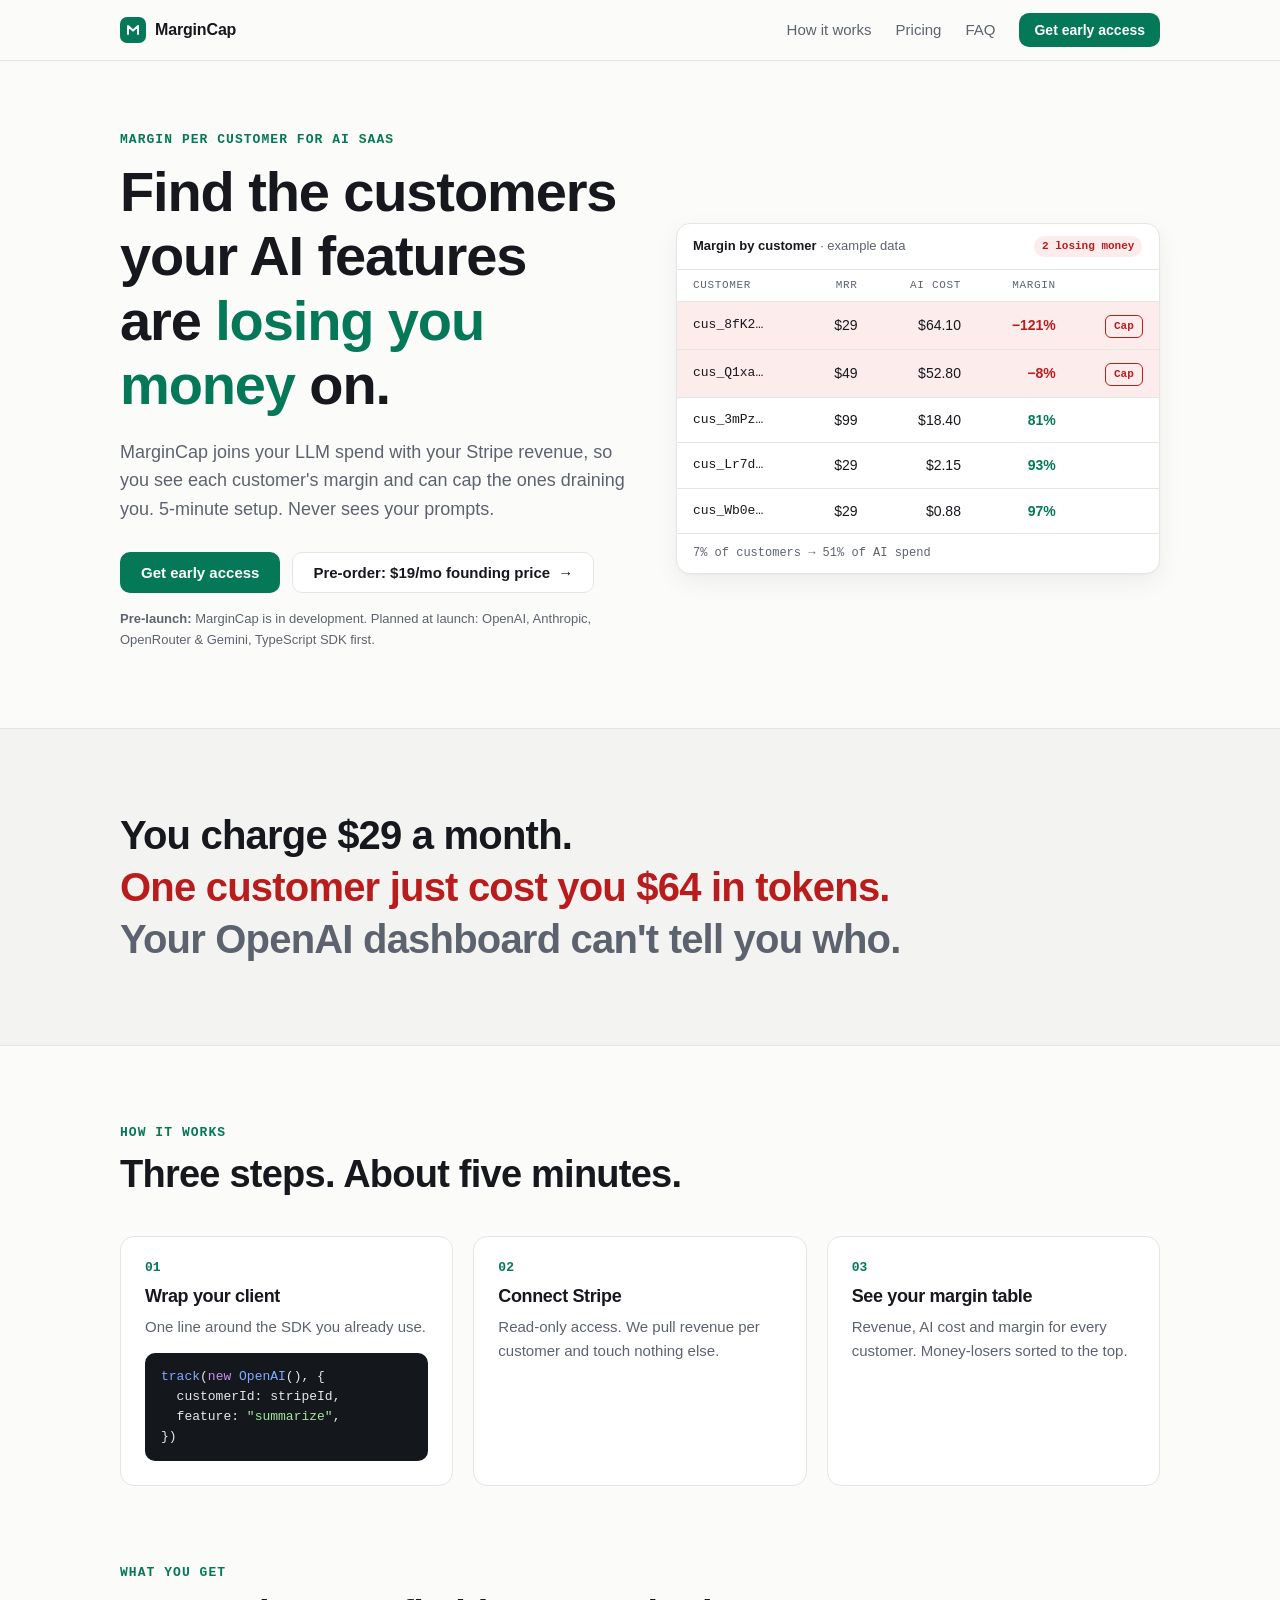
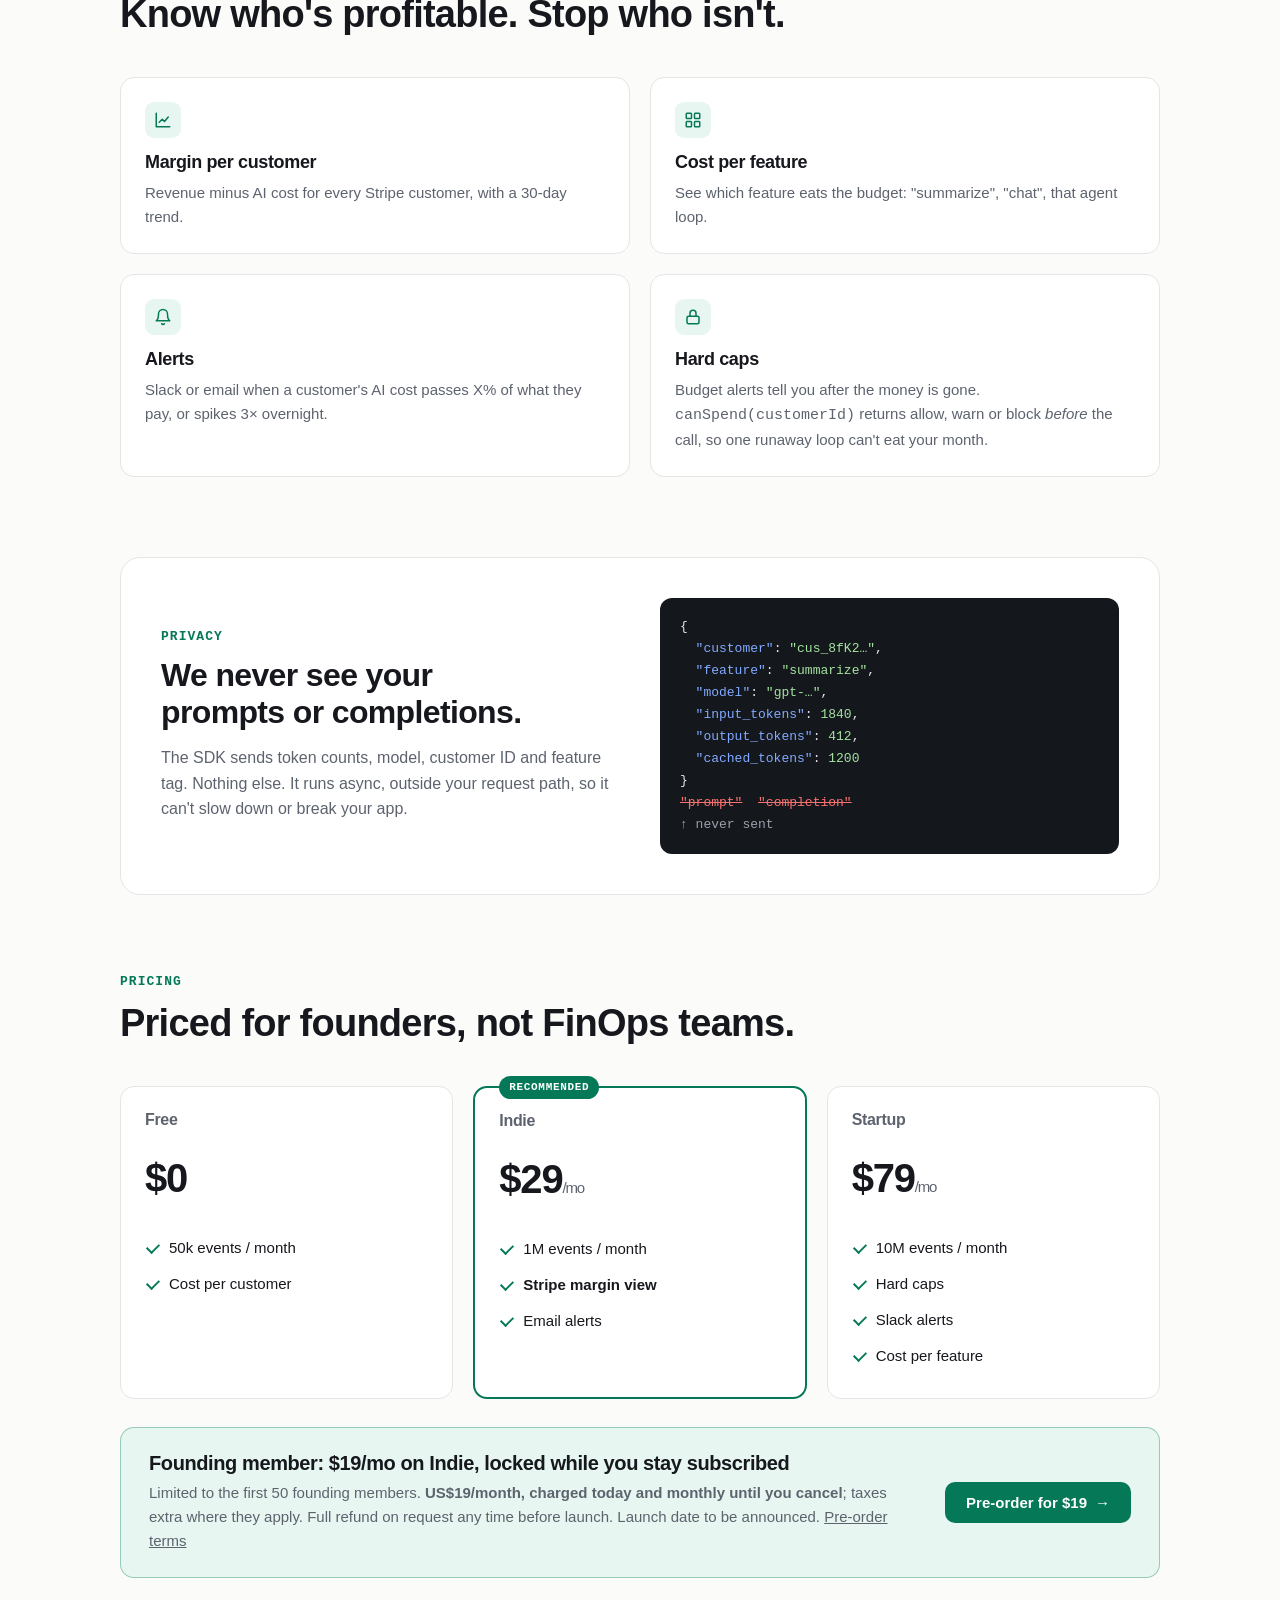
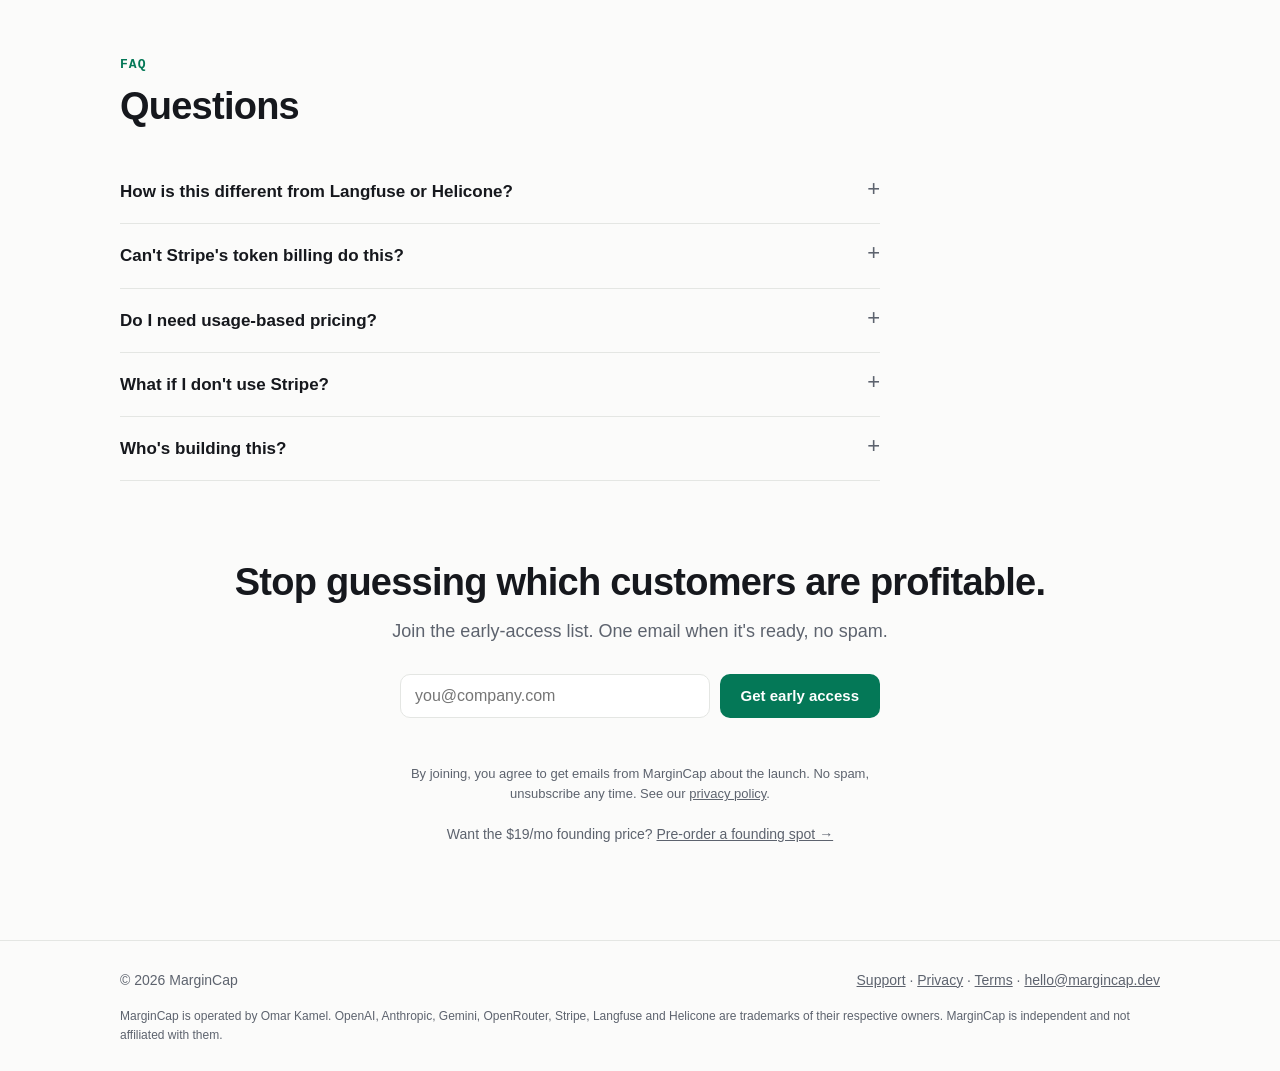
==== commit 9bb2128c: "Add operator details; move production to margincap.dev - Privacy, terms, support and footer now name" ====
--- a/site/index.html
+++ b/site/index.html
@@ -615,7 +615,7 @@
   <div class="wrap">
     <span>© <span class="js-year">2026</span> MarginCap</span>
     <span><a href="/support">Support</a> · <a href="/privacy">Privacy</a> · <a href="/terms">Terms</a> · <a href="mailto:hello@margincap.dev" class="js-email">hello@margincap.dev</a></span>
-    <small class="tm">OpenAI, Anthropic, Gemini, OpenRouter, Stripe, Langfuse and Helicone are trademarks of their respective owners. MarginCap is independent and not affiliated with them.</small>
+    <small class="tm">MarginCap is operated by Omar Kamel. OpenAI, Anthropic, Gemini, OpenRouter, Stripe, Langfuse and Helicone are trademarks of their respective owners. MarginCap is independent and not affiliated with them.</small>
   </div>
 </footer>
 
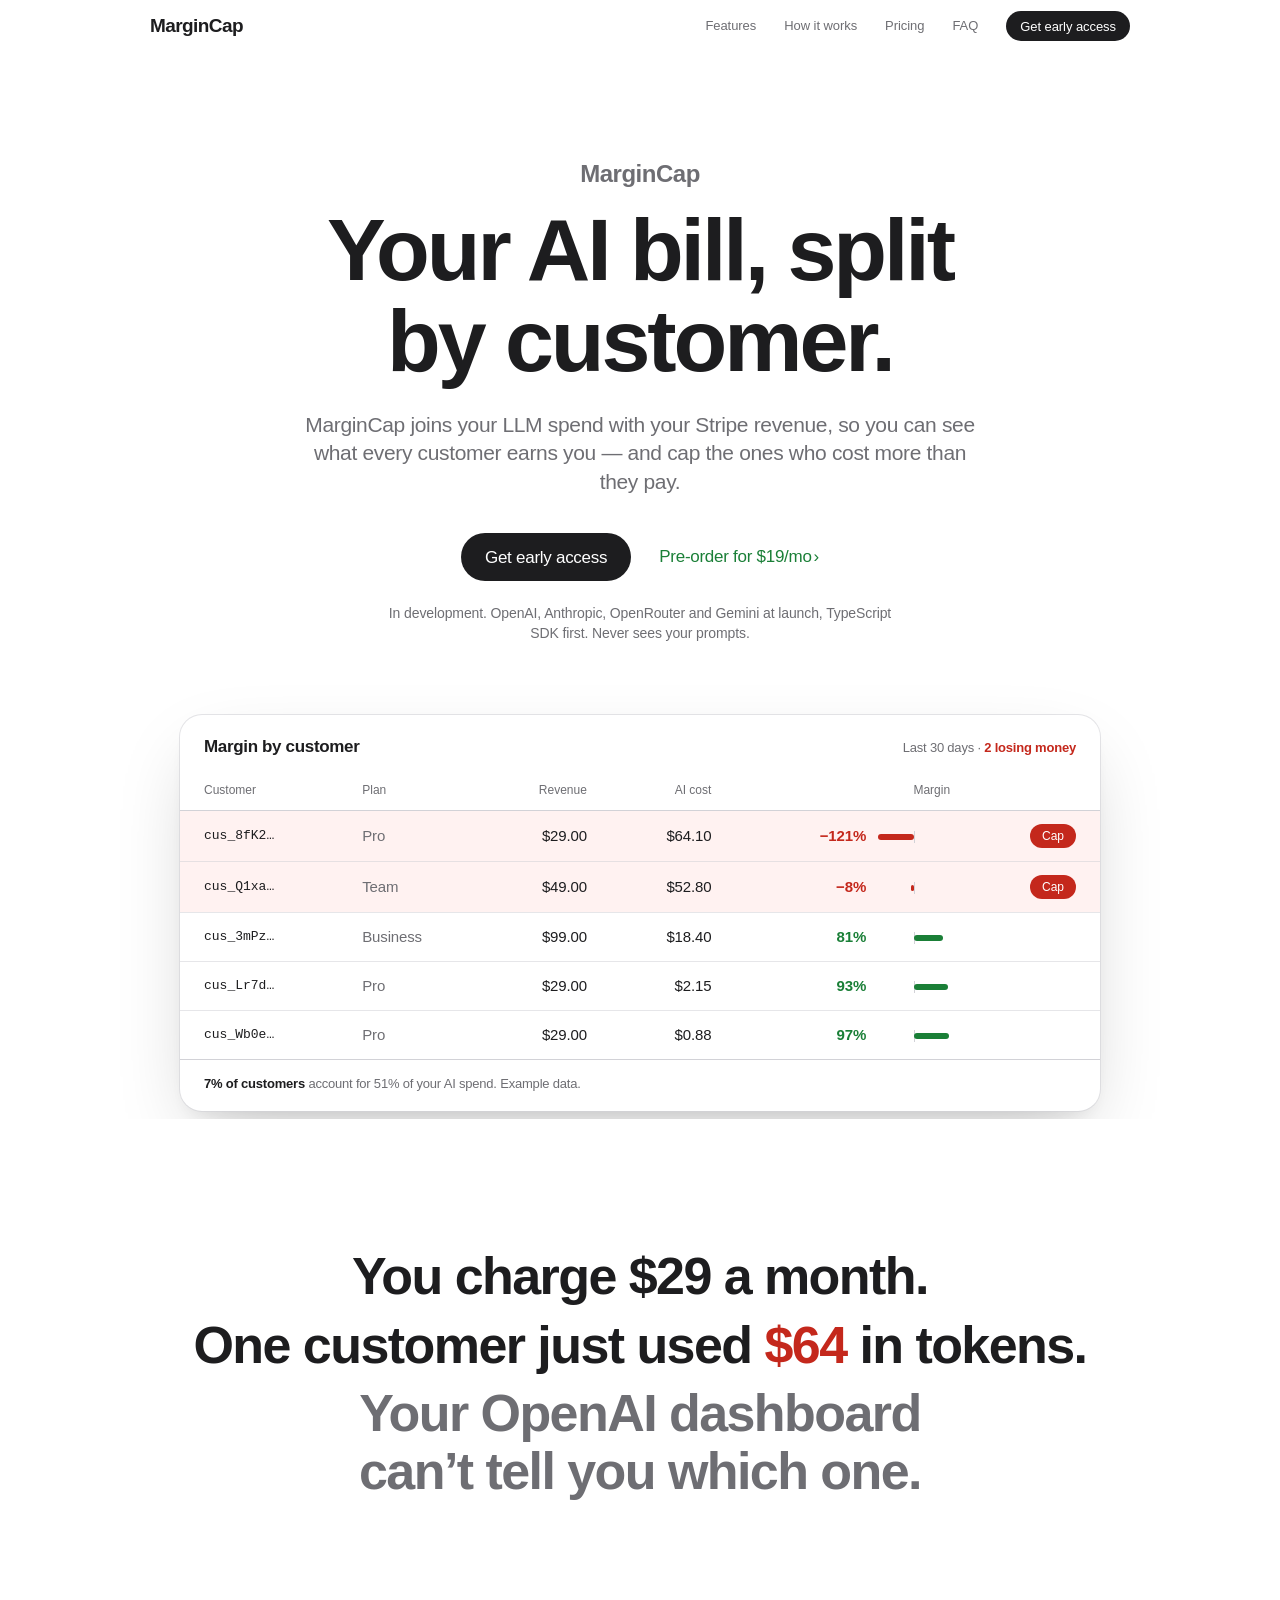
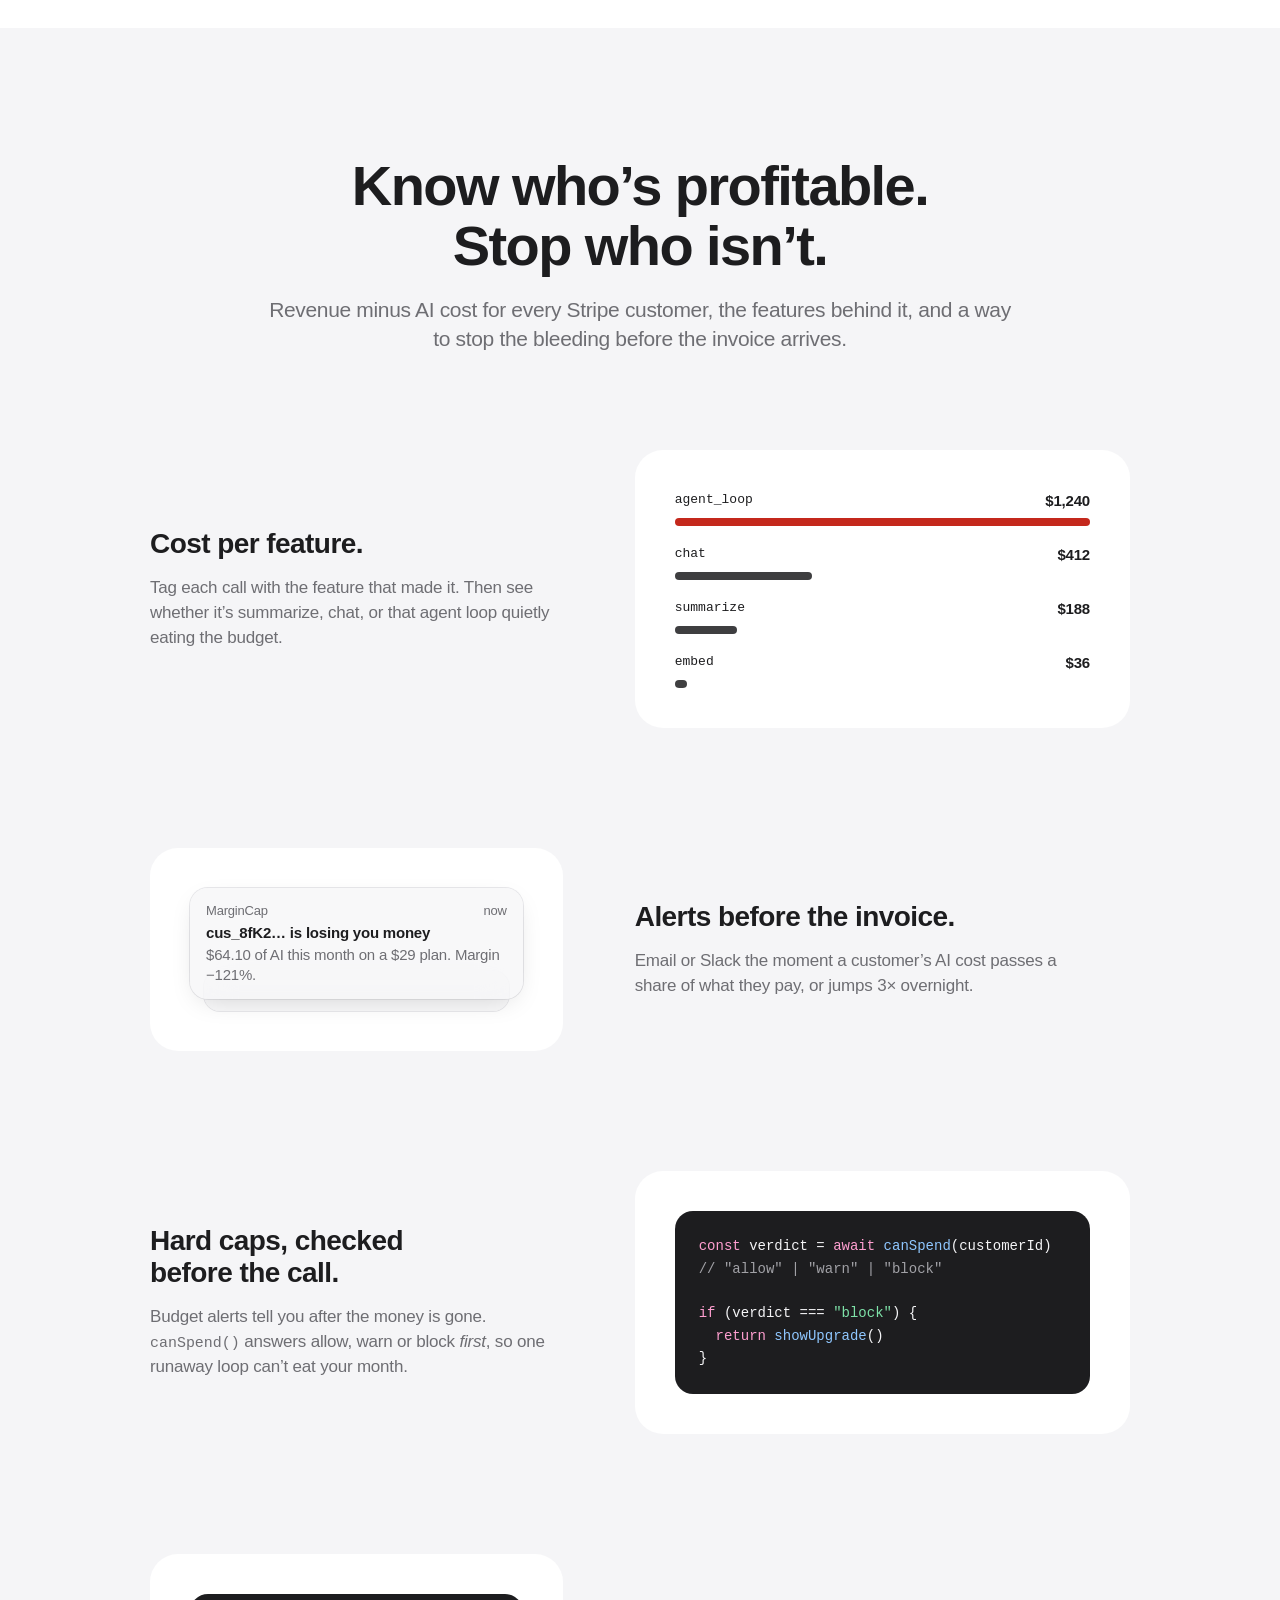
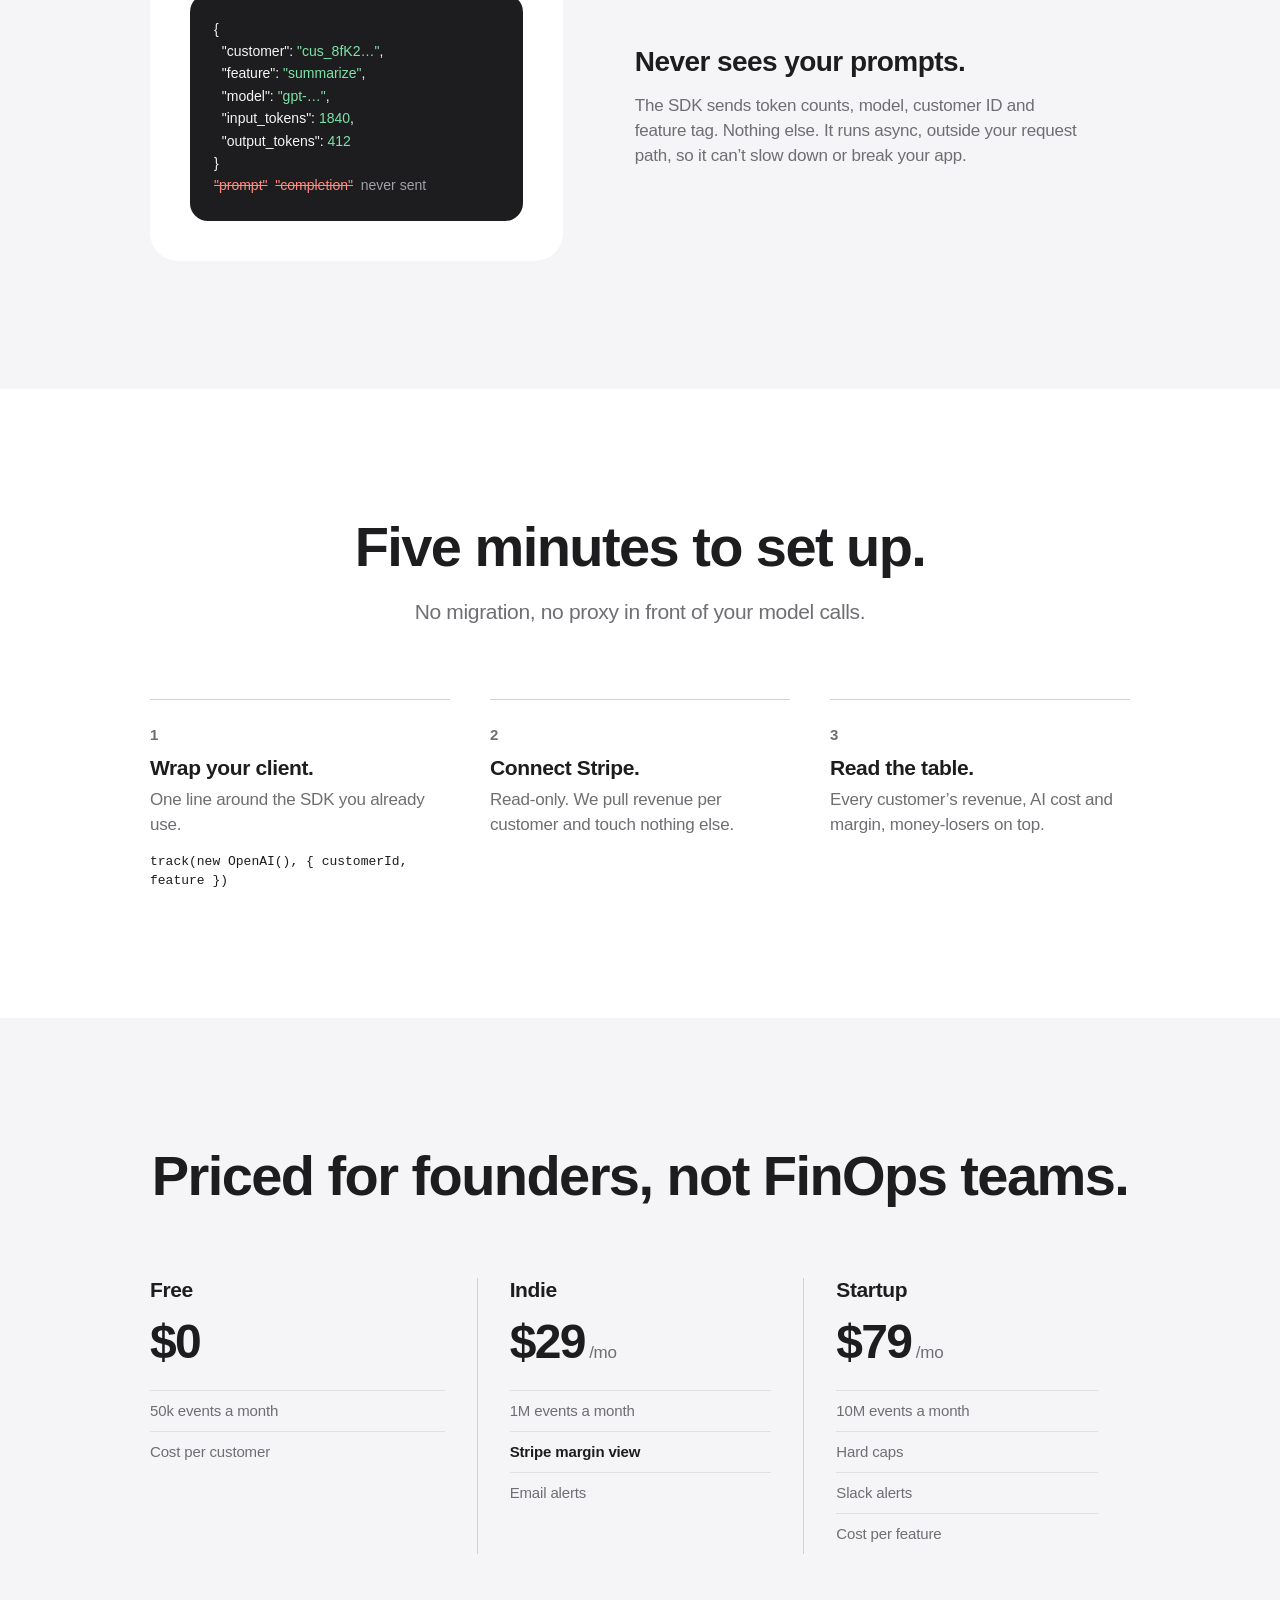
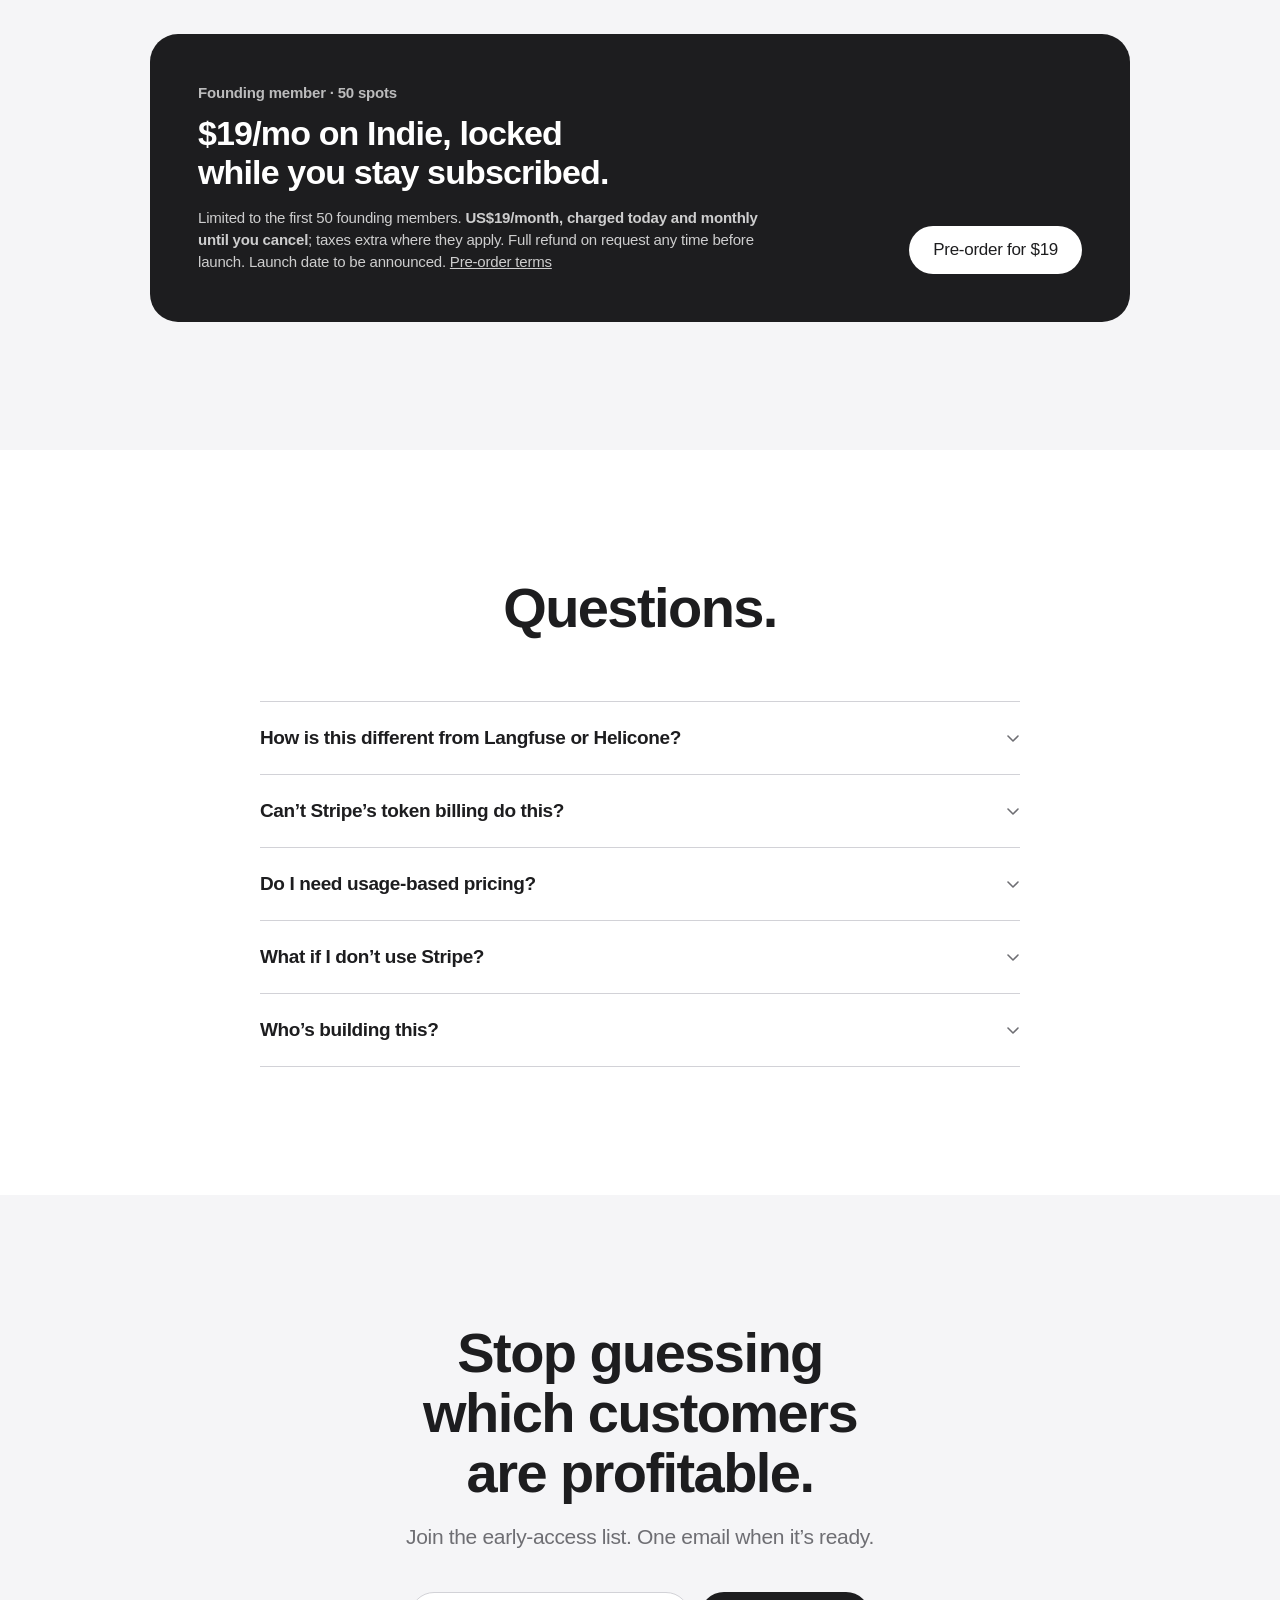
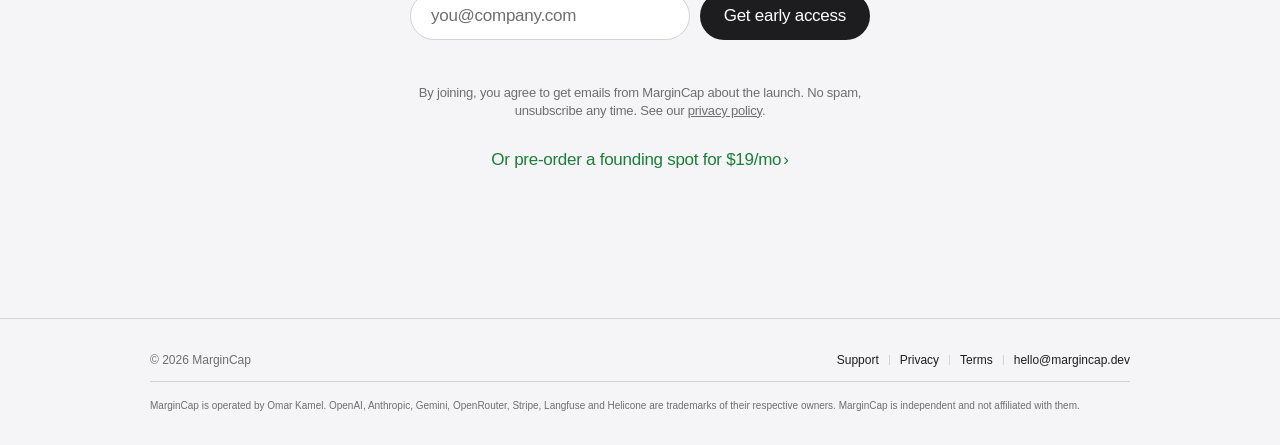
==== commit 8a2c2c96: "Redesign site with Apple design principles Type-led layout, monochrome UI with green/red reserved fo" ====
--- a/site/index.html
+++ b/site/index.html
@@ -3,8 +3,8 @@
 <head>
 <meta charset="utf-8">
 <meta name="viewport" content="width=device-width, initial-scale=1, viewport-fit=cover">
-<meta name="theme-color" media="(prefers-color-scheme: light)" content="#fbfbfa">
-<meta name="theme-color" media="(prefers-color-scheme: dark)" content="#0d0f12">
+<meta name="theme-color" media="(prefers-color-scheme: light)" content="#ffffff">
+<meta name="theme-color" media="(prefers-color-scheme: dark)" content="#000000">
 <title>MarginCap — margin per customer for AI SaaS</title>
 <meta name="description" content="See which customers your AI features are losing you money on. MarginCap joins LLM spend with Stripe revenue and caps runaway users. Never sees your prompts.">
 <meta property="og:title" content="MarginCap — find the customers your AI features lose money on">
@@ -61,319 +61,374 @@
 <!-- TODO analytics: paste your Plausible or Umami <script> tag here -->
 <script>document.documentElement.classList.add("js")</script>
 <style>
+  /* Colour carries meaning only: green = profit, red = loss. Everything else is greyscale,
+     so the two numbers that matter are the loudest thing on the page. */
   :root {
-    --bg: #fbfbfa;
-    --surface: #ffffff;
-    --surface-2: #f3f4f2;
-    --text: #16181d;
-    --muted: #5d636e;
-    --border: #e4e6e3;
-    --accent: #047857; /* 5.3:1 on bg, 5.5:1 under white text (AA) */
-    --accent-ink: #ffffff;
-    --accent-soft: #e7f6f0;
-    --neg: #b91c1c;
-    --neg-soft: #fdecec;
-    --code-bg: #14171c;
-    --code-text: #e6e8eb;
-    --shadow: 0 1px 2px rgba(16,24,40,.04), 0 8px 24px rgba(16,24,40,.06);
-    --radius: 14px;
-    --mono: ui-monospace, SFMono-Regular, Menlo, Consolas, monospace;
-    --sans: -apple-system, BlinkMacSystemFont, "Segoe UI", Inter, Roboto, Helvetica, Arial, sans-serif;
-
-    /* Motion tokens: strong custom curves, never ease-in for UI */
-    --ease-out: cubic-bezier(0.23, 1, 0.32, 1);
-    --ease-in-out: cubic-bezier(0.77, 0, 0.175, 1);
-    --press: 160ms;
-    --enter: 300ms;
-    --reveal: 500ms;
+    --bg: #ffffff;
+    --bg-alt: #f5f5f7;
+    --fill: #ffffff;           /* panels sitting on --bg-alt */
+    --text: #1d1d1f;
+    --text-2: #6e6e73;         /* 4.9:1 on --bg-alt, 5.4:1 on white */
+    --hairline: #d2d2d7;
+    --gain: #1a7f37;           /* 5.1:1 on white */
+    --loss: #c4281c;           /* 5.6:1 on white */
+    --loss-fill: #fff2f1;
+    --code-bg: #1d1d1f;
+    --code-text: #f5f5f7;
+    --code-dim: #a1a1a6;
+    --mono: ui-monospace, "SF Mono", SFMono-Regular, Menlo, Consolas, monospace;
+    --sans: -apple-system, BlinkMacSystemFont, "SF Pro Text", "Helvetica Neue", "Segoe UI", Roboto, Arial, sans-serif;
+    --ease-out: cubic-bezier(0.22, 1, 0.36, 1);
+    --press: 120ms;
   }
   @media (prefers-color-scheme: dark) {
     :root {
-      --bg: #0d0f12;
-      --surface: #15181d;
-      --surface-2: #1b1f25;
-      --text: #eceef1;
-      --muted: #9aa1ac;
-      --border: #272c34;
-      --accent: #34d399;
-      --accent-ink: #062b1f;
-      --accent-soft: #10291f;
-      --neg: #f87171;
-      --neg-soft: #2c1517;
-      --code-bg: #0a0c0f;
-      --shadow: 0 1px 2px rgba(0,0,0,.3), 0 8px 24px rgba(0,0,0,.35);
+      --bg: #000000;
+      --bg-alt: #161617;
+      --fill: #1d1d1f;
+      --text: #f5f5f7;
+      --text-2: #a1a1a6;
+      --hairline: #424245;
+      --gain: #30d158;
+      --loss: #ff6b60;
+      --loss-fill: rgba(255, 69, 58, 0.14);
+      --code-bg: #1d1d1f;
     }
   }
   * { box-sizing: border-box; }
-  html {
-    scroll-behavior: smooth;
-    -webkit-tap-highlight-color: transparent;
-    -webkit-text-size-adjust: 100%;
-  }
+  html { scroll-behavior: smooth; -webkit-tap-highlight-color: transparent; -webkit-text-size-adjust: 100%; }
   body {
     margin: 0; background: var(--bg); color: var(--text);
-    font: 16px/1.6 var(--sans); -webkit-font-smoothing: antialiased;
+    font: 17px/1.47 var(--sans); letter-spacing: -0.012em;
+    -webkit-font-smoothing: antialiased; text-rendering: optimizeLegibility;
   }
   a { color: inherit; }
   .wrap {
-    max-width: 1080px; margin: 0 auto;
-    padding-left: max(20px, env(safe-area-inset-left));
-    padding-right: max(20px, env(safe-area-inset-right));
-  }
-  section { padding: 80px 0; }
-  /* Anchor jumps land below the sticky nav (60px + notch), not under it */
-  [id] { scroll-margin-top: calc(76px + env(safe-area-inset-top)); }
-  h1, h2, h3 { line-height: 1.15; letter-spacing: -0.02em; margin: 0; }
-  h2 { font-size: clamp(28px, 4vw, 38px); text-wrap: balance; }
-  .eyebrow { font: 600 13px/1 var(--mono); color: var(--accent); text-transform: uppercase; letter-spacing: .08em; margin-bottom: 14px; }
-  .lead { color: var(--muted); font-size: 18px; max-width: 620px; text-wrap: pretty; }
+    max-width: 1024px; margin: 0 auto;
+    padding-left: max(22px, env(safe-area-inset-left));
+    padding-right: max(22px, env(safe-area-inset-right));
+  }
+  section { padding: 128px 0; }
+  .alt { background: var(--bg-alt); }
+  [id] { scroll-margin-top: calc(56px + env(safe-area-inset-top)); }
+
+  /* Type: tracking tightens and leading closes as size grows; weight does the emphasis */
+  h1, h2, h3 { margin: 0; font-weight: 600; text-wrap: balance; }
+  h1 { font-size: clamp(48px, 8.4vw, 88px); line-height: 1.03; letter-spacing: -0.035em; }
+  h2 { font-size: clamp(34px, 5.2vw, 56px); line-height: 1.07; letter-spacing: -0.028em; }
+  h3 { font-size: clamp(24px, 2.6vw, 28px); line-height: 1.14; letter-spacing: -0.02em; }
+  .lead { font-size: clamp(19px, 2vw, 21px); line-height: 1.38; letter-spacing: -0.016em; color: var(--text-2); text-wrap: pretty; }
+  .center { text-align: center; }
+  .center .lead { margin-left: auto; margin-right: auto; }
   code, pre { font-family: var(--mono); }
-
-  /* Controls: instant press feedback, no text selection on long-press, no double-tap delay */
-  a, button, summary, .btn {
-    touch-action: manipulation;
-  }
-  .btn, summary, .logo {
-    user-select: none;
-    -webkit-user-select: none;
-  }
-
-  /* nav */
+  :not(pre) > code { font-size: 0.88em; letter-spacing: 0; }
+  .gain { color: var(--gain); }
+  .loss { color: var(--loss); }
+
+  a, button, summary { touch-action: manipulation; }
+  .btn, summary, .wordmark { user-select: none; -webkit-user-select: none; }
+  :focus-visible { outline: 2px solid var(--text); outline-offset: 3px; border-radius: 6px; }
+
+  /* Nav: a translucent layer content scrolls under; the hairline appears only once something is under it */
   nav {
     position: sticky; top: 0; z-index: 10;
     padding-top: env(safe-area-inset-top);
-    background: color-mix(in srgb, var(--bg) 85%, transparent);
-    backdrop-filter: blur(10px); -webkit-backdrop-filter: blur(10px);
-    border-bottom: 1px solid var(--border);
-  }
-  nav .wrap { display: flex; align-items: center; justify-content: space-between; height: 60px; }
-  .logo { display: flex; align-items: center; gap: 9px; font-weight: 700; text-decoration: none; letter-spacing: -0.01em; }
-  .logo-mark { width: 26px; height: 26px; border-radius: 7px; background: var(--accent); display: grid; place-items: center; color: var(--accent-ink); }
-  .logo-mark svg { width: 16px; height: 16px; }
-  .nav-links { display: flex; gap: 24px; align-items: center; font-size: 15px; }
-  .nav-links a:not(.btn) { text-decoration: none; color: var(--muted); transition: color 150ms ease; }
-
-  /* buttons */
+    background: color-mix(in srgb, var(--bg) 72%, transparent);
+    -webkit-backdrop-filter: saturate(180%) blur(20px); backdrop-filter: saturate(180%) blur(20px);
+    box-shadow: 0 1px 0 transparent;
+    transition: box-shadow 200ms ease;
+  }
+  nav.scrolled { box-shadow: 0 1px 0 color-mix(in srgb, var(--hairline) 70%, transparent); }
+  nav .wrap { display: flex; align-items: center; justify-content: space-between; height: 52px; }
+  .wordmark { font-weight: 600; font-size: 19px; letter-spacing: -0.03em; text-decoration: none; }
+  .nav-links { display: flex; gap: 28px; align-items: center; font-size: 13px; letter-spacing: -0.005em; }
+  .nav-links a:not(.btn) { text-decoration: none; color: var(--text-2); transition: color 150ms ease; }
+
+  /* Buttons: pill, monochrome, pressed state on pointer-down */
   .btn {
-    display: inline-flex; align-items: center; justify-content: center; gap: 8px;
-    padding: 12px 20px; border-radius: 10px; font: 600 15px/1 var(--sans);
-    text-decoration: none; border: 1px solid transparent; cursor: pointer; white-space: nowrap;
-    transition: transform var(--press) var(--ease-out), filter 150ms ease, border-color 150ms ease;
+    display: inline-flex; align-items: center; justify-content: center; gap: 6px;
+    min-height: 48px; padding: 0 24px; border-radius: 980px; border: 0;
+    font: 500 17px/1 var(--sans); letter-spacing: -0.016em; text-decoration: none; white-space: nowrap; cursor: pointer;
+    background: var(--text); color: var(--bg);
+    transition: transform var(--press) var(--ease-out), opacity 150ms ease;
   }
   .btn:active { transform: scale(0.97); }
-  .btn:focus-visible, summary:focus-visible, a:focus-visible { outline: 2px solid var(--accent); outline-offset: 2px; }
-  .btn-primary { background: var(--accent); color: var(--accent-ink); }
-  .btn-ghost { background: var(--surface); border-color: var(--border); color: var(--text); }
-  .btn-sm { padding: 9px 14px; font-size: 14px; }
-  .btn:disabled { cursor: default; }
-  .arrow { display: inline-block; transition: transform 200ms var(--ease-out); }
-
-  /* All hover styles live behind a capability query: touch screens get stuck hover otherwise */
+  .btn-sm { position: relative; min-height: 30px; padding: 0 14px; font-size: 13px; letter-spacing: -0.005em; }
+  .btn-sm::after { content: ""; position: absolute; inset: -7px -4px; } /* 44px hit area, same look */
+  .more { color: var(--gain); text-decoration: none; font-size: 17px; letter-spacing: -0.016em; display: inline-flex; align-items: center; gap: 2px; }
+  .more .chev { display: inline-block; transition: transform 200ms var(--ease-out); }
   @media (hover: hover) and (pointer: fine) {
     .nav-links a:not(.btn):hover { color: var(--text); }
-    .btn-primary:hover { filter: brightness(1.06); }
-    .btn-ghost:hover { border-color: var(--muted); }
-    .btn:hover .arrow { transform: translateX(3px); }
-    summary:hover { color: var(--accent); }
-  }
-
-  /* hero */
-  .hero { padding: 72px 0 64px; }
-  .hero-grid { display: grid; grid-template-columns: 1.05fr 1fr; gap: 48px; align-items: center; }
-  .hero h1 { font-size: clamp(36px, 5.4vw, 56px); margin-bottom: 20px; text-wrap: balance; }
-  .hero h1 em { font-style: normal; color: var(--accent); }
-  .hero .lead { margin: 0 0 28px; }
-  .cta-row { display: flex; gap: 12px; flex-wrap: wrap; }
-  .fine { margin-top: 16px; font-size: 13px; color: var(--muted); }
-
-  /* margin table mock */
-  .mock { background: var(--surface); border: 1px solid var(--border); border-radius: var(--radius); box-shadow: var(--shadow); overflow: hidden; }
-  .mock-head { display: flex; align-items: center; justify-content: space-between; gap: 12px; padding: 12px 16px; border-bottom: 1px solid var(--border); font-size: 13px; color: var(--muted); }
-  .mock-head b { color: var(--text); font-weight: 600; }
-  .pill { font: 600 11px/1 var(--mono); padding: 5px 8px; border-radius: 999px; background: var(--neg-soft); color: var(--neg); white-space: nowrap; }
-  .mock table { width: 100%; border-collapse: collapse; font-size: 14px; }
-  .mock th { text-align: left; font: 500 11px/1 var(--mono); text-transform: uppercase; letter-spacing: .06em; color: var(--muted); padding: 10px 16px; }
-  .mock th.r, .mock td.r { text-align: right; }
-  .mock td { padding: 11px 16px; border-top: 1px solid var(--border); font-variant-numeric: tabular-nums; }
-  .mock tr.bad td { background: var(--neg-soft); }
-  .mock .cust { font-family: var(--mono); font-size: 13px; }
-  .neg { color: var(--neg); font-weight: 600; }
-  .pos { color: var(--accent); font-weight: 600; }
-  .capbtn { font: 600 11px/1 var(--mono); padding: 5px 8px; border-radius: 6px; border: 1px solid var(--neg); color: var(--neg); display: inline-block; }
-  .mock-foot { padding: 10px 16px; border-top: 1px solid var(--border); font-size: 12px; color: var(--muted); font-family: var(--mono); }
-
-  /* problem */
-  .problem { background: var(--surface-2); border-block: 1px solid var(--border); }
-  .problem-lines { font-size: clamp(26px, 4vw, 40px); font-weight: 700; letter-spacing: -0.02em; line-height: 1.3; }
-  .problem-lines span { display: block; }
-  .problem-lines .hit { color: var(--neg); }
-  .problem-lines .dim { color: var(--muted); }
-
-  /* steps */
-  .steps { display: grid; grid-template-columns: repeat(3, 1fr); gap: 20px; margin-top: 40px; }
-  .card { background: var(--surface); border: 1px solid var(--border); border-radius: var(--radius); padding: 24px; min-width: 0; }
-  .step-n { font: 600 13px/1 var(--mono); color: var(--accent); margin-bottom: 12px; }
-  .card h3 { font-size: 18px; margin-bottom: 8px; }
-  .card p { margin: 0; color: var(--muted); font-size: 15px; }
-  pre.code { background: var(--code-bg); color: var(--code-text); border-radius: 10px; padding: 14px 16px; font-size: 13px; line-height: 1.55; overflow-x: auto; margin: 14px 0 0; }
-  .tk { color: #c792ea; } .ts { color: #a5e3a1; } .tf { color: #82aaff; }
-
-  /* features */
-  .features { display: grid; grid-template-columns: repeat(2, 1fr); gap: 20px; margin-top: 40px; }
-  .feature-icon { width: 36px; height: 36px; border-radius: 9px; background: var(--accent-soft); color: var(--accent); display: grid; place-items: center; margin-bottom: 14px; }
-  .feature-icon svg { width: 18px; height: 18px; }
-
-  /* privacy */
-  .privacy { display: grid; grid-template-columns: 1fr 1fr; gap: 40px; align-items: center; background: var(--surface); border: 1px solid var(--border); border-radius: 20px; padding: 40px; }
-  .privacy h2 { font-size: clamp(24px, 3.4vw, 32px); margin-bottom: 14px; }
-  .privacy p { color: var(--muted); margin: 0; }
-  .payload { font: 13px/1.7 var(--mono); background: var(--code-bg); color: var(--code-text); border-radius: 12px; padding: 18px 20px; overflow-x: auto; white-space: pre; }
-  .payload .k { color: #82aaff; } .payload .v { color: #a5e3a1; } .payload .no { color: #f87171; text-decoration: line-through; }
-  .payload .note { color: #9aa1ac; }
-
-  /* pricing */
-  .pricing { display: grid; grid-template-columns: repeat(3, 1fr); gap: 20px; margin-top: 40px; align-items: stretch; }
-  .plan { display: flex; flex-direction: column; }
-  .plan h3 { font-size: 16px; color: var(--muted); font-weight: 600; }
-  .price { font-size: 40px; font-weight: 800; letter-spacing: -0.03em; margin: 8px 0 4px; font-variant-numeric: tabular-nums; }
-  .price small { font-size: 15px; color: var(--muted); font-weight: 500; }
-  .plan ul { list-style: none; padding: 0; margin: 16px 0 0; font-size: 15px; flex: 1; }
-  .plan li { padding: 6px 0 6px 24px; position: relative; }
-  .plan li::before { content: ""; position: absolute; left: 2px; top: 13px; width: 10px; height: 6px; border-left: 2px solid var(--accent); border-bottom: 2px solid var(--accent); transform: rotate(-45deg); }
-  .plan.featured { border: 2px solid var(--accent); position: relative; }
-  .badge { position: absolute; top: -12px; left: 24px; background: var(--accent); color: var(--accent-ink); font: 700 11px/1 var(--mono); padding: 6px 10px; border-radius: 999px; text-transform: uppercase; letter-spacing: .06em; }
-  .founding { margin-top: 28px; display: flex; gap: 24px; align-items: center; justify-content: space-between; background: var(--accent-soft); border: 1px solid color-mix(in srgb, var(--accent) 35%, transparent); border-radius: var(--radius); padding: 24px 28px; }
-  .founding h3 { font-size: 20px; margin-bottom: 6px; }
-  .founding p { margin: 0; color: var(--muted); font-size: 15px; }
-
-  /* faq */
-  .faq { max-width: 760px; margin-top: 32px; }
-  details { border-bottom: 1px solid var(--border); padding: 18px 0; }
-  summary { cursor: pointer; font-weight: 600; font-size: 17px; list-style: none; display: flex; justify-content: space-between; gap: 16px; transition: color 150ms ease; }
+    .btn:hover { opacity: 0.86; }
+    .more:hover { text-decoration: underline; text-underline-offset: 3px; }
+    .more:hover .chev { transform: translateX(2px); }
+  }
+
+  /* ---------- Hero ---------- */
+  .hero { padding: 104px 0 0; text-align: center; overflow: hidden; }
+  .product-name { font-size: clamp(19px, 2vw, 24px); font-weight: 600; letter-spacing: -0.02em; margin: 0 0 14px; color: var(--text-2); }
+  .hero h1 { max-width: 13ch; margin: 0 auto; }
+  .hero .lead { max-width: 34em; margin: 24px auto 0; }
+  .cta-row { margin-top: 36px; display: flex; gap: 28px; align-items: center; justify-content: center; flex-wrap: wrap; }
+  .fine { margin: 22px auto 0; max-width: 36em; font-size: 14px; line-height: 1.43; color: var(--text-2); letter-spacing: -0.008em; }
+
+  /* The product shot: the margin table is the pitch, so it gets the stage */
+  .shot { max-width: 920px; margin: 72px auto 0; padding-bottom: 8px; text-align: left; }
+  .window {
+    background: var(--fill); border-radius: 22px; overflow: hidden;
+    box-shadow: 0 0 0 1px color-mix(in srgb, var(--hairline) 60%, transparent), 0 30px 80px -20px rgba(0,0,0,.22), 0 12px 24px -12px rgba(0,0,0,.12);
+  }
+  @media (prefers-color-scheme: dark) { .window { box-shadow: 0 0 0 1px var(--hairline), 0 30px 80px -20px rgba(0,0,0,.8); } }
+  .window-head { display: flex; justify-content: space-between; align-items: baseline; gap: 16px; padding: 20px 24px 14px; }
+  .window-head b { font-size: 17px; font-weight: 600; letter-spacing: -0.02em; }
+  .window-head span { font-size: 13px; color: var(--text-2); }
+  .window-head .loss { font-weight: 600; color: var(--loss); }
+  .grid { width: 100%; border-collapse: collapse; font-size: 15px; letter-spacing: -0.01em; font-variant-numeric: tabular-nums; }
+  .grid th { text-align: left; font-size: 12px; font-weight: 500; color: var(--text-2); letter-spacing: 0; padding: 8px 24px 10px; border-bottom: 1px solid var(--hairline); }
+  .grid td { padding: 13px 24px; border-bottom: 1px solid color-mix(in srgb, var(--hairline) 55%, transparent); white-space: nowrap; }
+  .grid tr:last-child td { border-bottom: 0; }
+  .grid .r { text-align: right; }
+  .grid .id { font-family: var(--mono); font-size: 13px; letter-spacing: 0; }
+  .grid .tier { color: var(--text-2); }
+  .grid tr.bad td { background: var(--loss-fill); }
+  .grid .m { font-weight: 600; }
+  /* Diverging bar: loss grows left from the axis, profit grows right */
+  .bar { position: relative; display: inline-block; width: 72px; height: 6px; vertical-align: middle; margin-left: 12px; }
+  .bar::before { content: ""; position: absolute; left: 50%; top: -3px; bottom: -3px; width: 1px; background: var(--hairline); }
+  .bar i { position: absolute; top: 0; bottom: 0; border-radius: 3px; }
+  .bar i.up { left: 50%; width: calc(var(--v) * 36px); background: var(--gain); }
+  .bar i.down { right: 50%; width: calc(var(--v) * 36px); background: var(--loss); }
+  .cap { display: inline-block; font: 500 12px/1 var(--sans); padding: 6px 12px; border-radius: 980px; background: var(--loss); color: #fff; letter-spacing: 0; }
+  @media (prefers-color-scheme: dark) { .cap { color: #000; } }
+  .window-foot { padding: 14px 24px 18px; font-size: 13px; color: var(--text-2); border-top: 1px solid var(--hairline); }
+  .window-foot b { color: var(--text); font-weight: 600; }
+
+  /* ---------- Statement ---------- */
+  .statement p { margin: 0; font-size: clamp(30px, 4.6vw, 52px); line-height: 1.12; letter-spacing: -0.03em; font-weight: 600; text-wrap: balance; }
+  .statement p + p { margin-top: 10px; }
+  .statement .quiet { color: var(--text-2); }
+
+  /* ---------- Features: text beside a real piece of the product ---------- */
+  .section-head { max-width: 760px; margin: 0 auto 96px; }
+  .section-head .lead { margin-top: 20px; }
+  .feature { display: grid; grid-template-columns: 5fr 6fr; gap: 72px; align-items: center; }
+  .feature + .feature { margin-top: 120px; }
+  .feature.flip .copy { order: 2; }
+  .feature .copy p { margin: 16px 0 0; color: var(--text-2); max-width: 26em; }
+  .stage { background: var(--bg-alt); border-radius: 28px; padding: 40px; min-width: 0; }
+  .alt .stage { background: var(--fill); }
+
+  .bars { display: grid; gap: 18px; }
+  .bars div { display: grid; grid-template-columns: 1fr auto; gap: 6px 12px; font-size: 15px; font-variant-numeric: tabular-nums; }
+  .bars span:first-child { font-family: var(--mono); font-size: 13px; letter-spacing: 0; }
+  .bars span:nth-child(2) { font-weight: 600; }
+  .bars i { grid-column: 1 / -1; height: 8px; border-radius: 4px; background: var(--text); opacity: .85; width: var(--w); transform-origin: left; }
+  .bars div:first-child i { background: var(--loss); opacity: 1; }
+
+  .notice {
+    background: color-mix(in srgb, var(--bg-alt) 70%, transparent);
+    -webkit-backdrop-filter: blur(20px); backdrop-filter: blur(20px);
+    border-radius: 18px; padding: 14px 16px; box-shadow: 0 8px 28px -10px rgba(0,0,0,.18), 0 0 0 1px color-mix(in srgb, var(--hairline) 50%, transparent);
+    font-size: 15px; line-height: 1.33;
+  }
+  /* An older alert peeks out underneath, like a stacked notification group */
+  .stack { position: relative; isolation: isolate; padding-bottom: 12px; }
+  .stack::after {
+    content: ""; position: absolute; z-index: -1; left: 14px; right: 14px; bottom: 0; height: 40px;
+    border-radius: 16px; background: color-mix(in srgb, var(--bg-alt) 70%, transparent);
+    box-shadow: 0 0 0 1px color-mix(in srgb, var(--hairline) 50%, transparent);
+  }
+  .notice header { display: flex; justify-content: space-between; font-size: 13px; color: var(--text-2); margin-bottom: 4px; }
+  .notice b { display: block; font-weight: 600; }
+  .notice p { margin: 2px 0 0; color: var(--text-2); }
+
+  pre.code, .payload {
+    margin: 0; background: var(--code-bg); color: var(--code-text);
+    border-radius: 18px; padding: 24px; font-size: 14px; line-height: 1.6; letter-spacing: 0;
+    overflow-x: auto; white-space: pre;
+  }
+  @media (prefers-color-scheme: dark) { pre.code, .payload { background: #000; box-shadow: 0 0 0 1px var(--hairline); } }
+  .code .c, .payload .c { color: var(--code-dim); }
+  .code .s, .payload .s { color: #7ee2a8; }
+  .code .k { color: #ff9fd0; }
+  .code .f { color: #8fc7ff; }
+  .payload .x { color: #ff8a80; text-decoration: line-through; }
+
+  /* ---------- How it works ---------- */
+  .steps { display: grid; grid-template-columns: repeat(3, 1fr); gap: 40px; margin-top: 72px; }
+  .step { border-top: 1px solid var(--hairline); padding-top: 24px; min-width: 0; }
+  .step-n { font-size: 15px; font-weight: 600; color: var(--text-2); font-variant-numeric: tabular-nums; }
+  .step h3 { font-size: 21px; letter-spacing: -0.018em; margin: 10px 0 8px; }
+  .step p { margin: 0; color: var(--text-2); }
+  .step code { display: block; margin-top: 14px; font-size: 13px; color: var(--text); white-space: pre-wrap; }
+
+  /* ---------- Pricing ---------- */
+  .plans { display: grid; grid-template-columns: repeat(3, 1fr); margin-top: 72px; }
+  .plan { padding: 0 32px; border-left: 1px solid var(--hairline); }
+  .plan:first-child { border-left: 0; padding-left: 0; }
+  .plan h3 { font-size: 21px; letter-spacing: -0.018em; }
+  .price { font-size: 48px; font-weight: 600; letter-spacing: -0.035em; line-height: 1; margin: 16px 0 0; font-variant-numeric: tabular-nums; }
+  .price small { font-size: 17px; font-weight: 400; letter-spacing: -0.016em; color: var(--text-2); }
+  .plan ul { list-style: none; padding: 0; margin: 24px 0 0; font-size: 15px; letter-spacing: -0.01em; }
+  .plan li { padding: 9px 0; border-top: 1px solid color-mix(in srgb, var(--hairline) 60%, transparent); color: var(--text-2); }
+  .plan li b { color: var(--text); font-weight: 600; }
+
+  /* The one emphasised offer is the inverse surface, not a badge */
+  .founding {
+    margin-top: 80px; display: grid; grid-template-columns: 1fr auto; gap: 40px; align-items: end;
+    background: var(--text); color: var(--bg); border-radius: 28px; padding: 48px;
+  }
+  .founding .label { font-size: 15px; font-weight: 600; opacity: .7; margin: 0 0 10px; }
+  .founding h3 { font-size: clamp(26px, 3.2vw, 34px); letter-spacing: -0.025em; max-width: 18em; }
+  .founding p { margin: 16px 0 0; font-size: 15px; line-height: 1.47; opacity: .78; max-width: 38em; }
+  .founding p.label { margin: 0 0 10px; }
+  .founding p a { color: inherit; }
+  .founding .btn { background: var(--bg); color: var(--text); }
+  .founding :focus-visible { outline-color: var(--bg); }
+
+  /* ---------- FAQ ---------- */
+  .faq { max-width: 760px; margin: 64px auto 0; border-top: 1px solid var(--hairline); }
+  details { border-bottom: 1px solid var(--hairline); }
+  summary {
+    cursor: pointer; list-style: none; display: flex; justify-content: space-between; align-items: center; gap: 24px;
+    padding: 22px 0; font-size: 19px; font-weight: 600; letter-spacing: -0.02em;
+  }
   summary::-webkit-details-marker { display: none; }
-  summary::after { content: "+"; color: var(--muted); font-weight: 400; font-size: 22px; line-height: 1; transition: transform 200ms var(--ease-out); }
-  details[open] summary::after { transform: rotate(45deg); }
-  details p { color: var(--muted); margin: 12px 0 0; }
-  details[open] p { animation: answer-in 200ms var(--ease-out); }
-  @keyframes answer-in { from { opacity: 0; transform: translateY(-4px); } }
-
-  /* waitlist */
-  .final { text-align: center; }
-  .final h2 { margin-bottom: 12px; }
-  .final .lead { margin: 0 auto 28px; }
-  form.waitlist { display: flex; gap: 10px; max-width: 480px; margin: 0 auto; }
-  /* 16px minimum: anything smaller makes iOS Safari zoom the page on focus */
-  form.waitlist input[type=email] { flex: 1; min-width: 0; padding: 12px 14px; border-radius: 10px; border: 1px solid var(--border); background: var(--surface); color: var(--text); font: 16px var(--sans); transition: border-color 150ms ease; }
-  form.waitlist input:focus { outline: 2px solid var(--accent); outline-offset: 1px; border-color: transparent; }
-  .skip { position: absolute; left: 12px; top: -48px; z-index: 30; background: var(--accent); color: var(--accent-ink); padding: 10px 14px; border-radius: 8px; font-weight: 600; text-decoration: none; }
+  summary svg { flex: none; width: 14px; height: 14px; color: var(--text-2); transition: transform 240ms var(--ease-out); }
+  details[open] summary svg { transform: rotate(180deg); }
+  details p { margin: -6px 0 0; padding-bottom: 24px; color: var(--text-2); max-width: 36em; }
+  details[open] p { animation: answer-in 240ms var(--ease-out); }
+  @keyframes answer-in { from { opacity: 0; transform: translateY(-6px); } }
+
+  /* ---------- Waitlist ---------- */
+  .final h2 { max-width: 14ch; margin: 0 auto; }
+  .final .lead { margin-top: 20px; }
+  form.waitlist { display: flex; gap: 10px; max-width: 460px; margin: 40px auto 0; }
+  /* 17px: anything under 16px makes iOS Safari zoom on focus */
+  form.waitlist input[type=email] {
+    flex: 1; min-width: 0; min-height: 48px; padding: 0 20px; border-radius: 980px;
+    border: 1px solid var(--hairline); background: var(--bg); color: var(--text);
+    font: 17px var(--sans); letter-spacing: -0.016em; transition: border-color 150ms ease;
+  }
+  form.waitlist input::placeholder { color: var(--text-2); }
+  form.waitlist input:focus { outline: none; border-color: var(--text); box-shadow: 0 0 0 3px color-mix(in srgb, var(--text) 14%, transparent); }
+  .form-msg { min-height: 24px; margin-top: 14px; font-size: 15px; color: var(--text-2); }
+  .form-msg.ok { color: var(--gain); }
+  .form-msg.err { color: var(--loss); }
+  .form-msg.show { animation: msg-in 200ms var(--ease-out); }
+  @keyframes msg-in { from { opacity: 0; transform: translateY(-4px); } }
+  .consent { max-width: 460px; margin: 6px auto 0; font-size: 13px; line-height: 1.4; color: var(--text-2); }
+  .or-preorder { margin-top: 28px; }
+
+  .skip { position: absolute; left: 12px; top: -60px; z-index: 30; background: var(--text); color: var(--bg); padding: 12px 18px; border-radius: 980px; font-weight: 500; text-decoration: none; }
   .skip:focus { top: 12px; }
   .sr-only { position: absolute; width: 1px; height: 1px; overflow: hidden; clip: rect(0 0 0 0); white-space: nowrap; }
   .hp { position: absolute; left: -9999px; }
-  .form-msg { min-height: 24px; margin-top: 12px; font-size: 14px; color: var(--muted); transition: opacity 200ms ease; }
-  .form-msg.ok { color: var(--accent); }
-  .form-msg.err { color: var(--neg); }
-  .form-msg.show { animation: msg-in 200ms var(--ease-out); }
-  @keyframes msg-in { from { opacity: 0; transform: translateY(-4px); } }
-  .consent { max-width: 480px; margin: 10px auto 0; font-size: 13px; color: var(--muted); }
-  .or-preorder { margin-top: 18px; font-size: 14px; color: var(--muted); }
-
-  /* post-payment banner (Stripe redirects back with ?preorder=thanks) */
+
+  /* Post-payment banner (Stripe redirects back with ?preorder=thanks): a material that arrives, not a box that fades */
   .thanks {
-    position: fixed; z-index: 20; left: 50%; top: calc(72px + env(safe-area-inset-top));
+    position: fixed; z-index: 20; left: 50%; top: calc(64px + env(safe-area-inset-top));
     width: min(520px, calc(100% - 32px));
     display: flex; gap: 12px; align-items: flex-start;
-    background: var(--surface); border: 1px solid color-mix(in srgb, var(--accent) 45%, var(--border));
-    border-radius: 12px; box-shadow: var(--shadow); padding: 14px 16px; font-size: 15px;
+    background: color-mix(in srgb, var(--fill) 78%, transparent);
+    -webkit-backdrop-filter: saturate(180%) blur(24px); backdrop-filter: saturate(180%) blur(24px);
+    border-radius: 20px; padding: 16px 18px; font-size: 15px; line-height: 1.4;
+    box-shadow: 0 0 0 1px color-mix(in srgb, var(--hairline) 60%, transparent), 0 20px 50px -12px rgba(0,0,0,.3);
     transform: translateX(-50%); opacity: 1;
-    transition: transform var(--enter) var(--ease-out), opacity var(--enter) var(--ease-out);
+    transition: transform 320ms var(--ease-out), opacity 320ms var(--ease-out);
   }
   .thanks[hidden] { display: none; }
-  .thanks.out { opacity: 0; transform: translate(-50%, -8px); transition-duration: 180ms; }
-  @starting-style { .thanks { opacity: 0; transform: translate(-50%, -12px) scale(0.98); } }
-  .thanks b { display: block; margin-bottom: 2px; }
-  .thanks span { color: var(--muted); }
-  .thanks button { position: relative; margin-left: auto; background: none; border: 0; color: var(--muted); font-size: 20px; line-height: 1; cursor: pointer; padding: 0 2px; }
-  /* Hit slop: the × is ~14px wide; give it a 44px touch target without changing how it looks */
+  .thanks.out { opacity: 0; transform: translate(-50%, -10px) scale(.97); transition-duration: 180ms; }
+  @starting-style { .thanks { opacity: 0; transform: translate(-50%, -14px) scale(.96); } }
+  .thanks b { display: block; font-weight: 600; margin-bottom: 2px; }
+  .thanks span { color: var(--text-2); }
+  .thanks button { position: relative; margin-left: auto; background: none; border: 0; color: var(--text-2); font-size: 22px; line-height: 1; cursor: pointer; padding: 0 2px; }
   .thanks button::after { content: ""; position: absolute; inset: -14px -15px; }
 
-  /* Continuous corners (iOS-style squircles) where supported; squircles read tighter, so radii go up ~1.5x */
+  footer { background: var(--bg-alt); padding: 32px 0 calc(32px + env(safe-area-inset-bottom)); font-size: 12px; line-height: 1.5; color: var(--text-2); letter-spacing: 0; border-top: 1px solid var(--hairline); }
+  footer .wrap { display: flex; justify-content: space-between; gap: 12px 24px; flex-wrap: wrap; }
+  footer a { text-decoration: none; color: var(--text); }
+  footer .links a + a::before { content: ""; display: inline-block; width: 1px; height: 10px; background: var(--hairline); margin: 0 10px; vertical-align: -1px; }
+  footer .tm { flex-basis: 100%; padding-top: 16px; border-top: 1px solid var(--hairline); }
+  @media (hover: hover) and (pointer: fine) { footer a:hover { text-decoration: underline; } }
+
+  /* Continuous corners where supported */
   @supports (corner-shape: squircle) {
-    .card, .mock, .privacy, .founding, .thanks, .btn, pre.code, .payload, .feature-icon, .logo-mark, form.waitlist input[type=email] { corner-shape: squircle; }
-    .card, .mock, .founding { border-radius: 22px; }
-    .privacy { border-radius: 30px; }
-    .btn, .thanks, form.waitlist input[type=email], .payload { border-radius: 16px; }
-    pre.code, .feature-icon, .logo-mark { border-radius: 12px; }
-  }
-
-  footer { border-top: 1px solid var(--border); padding: 28px 0 calc(28px + env(safe-area-inset-bottom)); font-size: 14px; color: var(--muted); }
-  footer .tm { flex-basis: 100%; font-size: 12px; }
-  footer .wrap { display: flex; justify-content: space-between; gap: 16px; flex-wrap: wrap; }
+    .window, .stage, .founding, .notice, .stack::after, .thanks, pre.code, .payload { corner-shape: squircle; }
+    .window { border-radius: 34px; } .stage, .founding { border-radius: 42px; } .notice, pre.code, .payload, .thanks { border-radius: 28px; }
+  }
+
+  /* Accessibility preferences: frostier glass, firmer edges */
+  @media (prefers-reduced-transparency: reduce) {
+    nav, .thanks, .notice { background: var(--fill); -webkit-backdrop-filter: none; backdrop-filter: none; }
+    nav { background: var(--bg); }
+  }
+  @media (prefers-contrast: more) {
+    :root { --text-2: var(--text); }
+    nav { background: var(--bg); box-shadow: 0 1px 0 var(--text); }
+    .window, .thanks, .notice { box-shadow: 0 0 0 1px var(--text); }
+  }
 
   /* ---------- Motion ----------
-     Seen once per visit, so a little delight is fine. Only transform + opacity, ease-out,
-     short stagger (60ms), never blocks interaction. Gated on .js so no-JS visitors see everything. */
-  .js .hero-in > * {
-    opacity: 0; transform: translateY(8px);
-    animation: rise var(--enter) var(--ease-out) forwards;
-  }
-  .js .hero-in > :nth-child(1) { animation-delay: 0ms; }
+     Two moments only: the product shot arrives, then the money-losers turn red (that is the pitch).
+     Everything else appears once on scroll, opacity + a short rise, and never blocks input. */
+  .js .hero-in > * { opacity: 0; transform: translateY(10px); animation: rise 700ms var(--ease-out) forwards; }
   .js .hero-in > :nth-child(2) { animation-delay: 60ms; }
   .js .hero-in > :nth-child(3) { animation-delay: 120ms; }
-  .js .hero-in > :nth-child(4) { animation-delay: 180ms; }
-  .js .hero-in > :nth-child(5) { animation-delay: 240ms; }
+  .js .hero-in > :nth-child(n+4) { animation-delay: 180ms; }
+  .js .shot { opacity: 0; transform: translateY(40px) scale(.97); animation: rise 1000ms var(--ease-out) 250ms forwards; }
+  .js .grid tr.bad td { animation: flag 600ms ease 1300ms both; }
+  .js .grid .cap { opacity: 0; transform: scale(.9); animation: rise 260ms var(--ease-out) 1700ms forwards; }
   @keyframes rise { to { opacity: 1; transform: none; } }
-
-  /* Explanatory motion: rows arrive, then the money-losers light up red, which is the whole pitch */
-  .js .mock { opacity: 0; transform: translateY(12px) scale(0.98); animation: rise var(--reveal) var(--ease-out) 200ms forwards; }
-  .js .mock tbody tr { opacity: 0; animation: row-in 260ms var(--ease-out) forwards; }
-  .js .mock tbody tr:nth-child(1) { animation-delay: 420ms; }
-  .js .mock tbody tr:nth-child(2) { animation-delay: 470ms; }
-  .js .mock tbody tr:nth-child(3) { animation-delay: 520ms; }
-  .js .mock tbody tr:nth-child(4) { animation-delay: 570ms; }
-  .js .mock tbody tr:nth-child(5) { animation-delay: 620ms; }
-  @keyframes row-in { from { opacity: 0; transform: translateY(4px); } to { opacity: 1; transform: none; } }
-  .js .mock tr.bad td { animation: flag 400ms ease 950ms both; }
   @keyframes flag { from { background: transparent; } }
-  .js .mock .capbtn, .js .mock .pill { opacity: 0; transform: scale(0.95); animation: rise 200ms var(--ease-out) 1150ms forwards; }
-
-  /* Scroll reveal: once, slightly before the element enters the viewport */
-  .js .reveal { opacity: 0; transform: translateY(12px); transition: opacity var(--reveal) var(--ease-out), transform var(--reveal) var(--ease-out); }
+  .js .reveal { opacity: 0; transform: translateY(24px); transition: opacity 800ms var(--ease-out), transform 800ms var(--ease-out); }
   .js .reveal.in { opacity: 1; transform: none; }
-  .js .stagger > .reveal:nth-child(2) { transition-delay: 60ms; }
-  .js .stagger > .reveal:nth-child(3) { transition-delay: 120ms; }
-  .js .stagger > .reveal:nth-child(4) { transition-delay: 180ms; }
-
-  /* Reduced motion: fewer and gentler, not zero. Keep fades, drop movement. */
+  .js .bars i { transform: scaleX(0); transition: transform 900ms var(--ease-out) 200ms; }
+  .js .in .bars i { transform: none; }
+  .js .in .bars div:nth-child(2) i { transition-delay: 260ms; }
+  .js .in .bars div:nth-child(3) i { transition-delay: 320ms; }
+  .js .in .bars div:nth-child(4) i { transition-delay: 380ms; }
+
   @media (prefers-reduced-motion: reduce) {
     html { scroll-behavior: auto; }
-    .js .hero-in > *, .js .mock, .js .mock tbody tr, .js .mock .capbtn, .js .mock .pill { transform: none; animation-name: fade; animation-delay: 0ms; }
-    .js .mock tr.bad td { animation: none; }
-    .js .reveal { transform: none; transition: opacity 200ms ease; }
-    .js .stagger > .reveal { transition-delay: 0ms; }
+    .js .hero-in > *, .js .shot, .js .grid .cap { transform: none; animation: fade 300ms ease forwards; }
+    .js .grid tr.bad td { animation: none; }
+    .js .reveal { transform: none; transition: opacity 300ms ease; }
+    .js .bars i { transform: none; transition: none; }
     .btn:active { transform: none; }
-    .arrow, summary::after { transition: none; }
+    .more .chev, summary svg { transition: none; }
     details[open] p, .form-msg.show { animation: none; }
     .thanks, .thanks.out { transform: translateX(-50%); }
     @starting-style { .thanks { transform: translateX(-50%); } }
   }
   @keyframes fade { to { opacity: 1; } }
 
-  @media (max-width: 860px) {
-    section { padding: 56px 0; }
-    .hero { padding: 44px 0 48px; }
-    .hero-grid, .privacy { grid-template-columns: 1fr; }
-    .privacy { padding: 28px 22px; gap: 24px; }
-    .steps, .features, .pricing { grid-template-columns: 1fr; }
-    .pricing { gap: 28px; }
-    .founding { flex-direction: column; align-items: flex-start; }
+  @media (max-width: 900px) {
+    section { padding: 88px 0; }
+    .hero { padding-top: 64px; }
+    .section-head { margin-bottom: 64px; }
+    .feature { grid-template-columns: 1fr; gap: 32px; }
+    .feature.flip .copy { order: 0; }
+    .feature + .feature { margin-top: 80px; }
+    .steps { grid-template-columns: 1fr; gap: 32px; margin-top: 48px; }
+    .plans { grid-template-columns: 1fr; gap: 40px; margin-top: 48px; }
+    .plan, .plan:first-child { border-left: 0; padding: 0; }
+    .founding { grid-template-columns: 1fr; padding: 32px 28px; margin-top: 56px; gap: 28px; }
+    .founding .btn { justify-self: start; }
     .nav-links a:not(.btn) { display: none; }
   }
-  @media (max-width: 480px) {
+  @media (max-width: 600px) {
     .wrap { padding-left: max(16px, env(safe-area-inset-left)); padding-right: max(16px, env(safe-area-inset-right)); }
+    .stage { padding: 24px 20px; border-radius: 24px; }
+    .shot { margin-top: 56px; }
+    .window-head { padding: 16px 16px 12px; }
+    .grid th, .grid td { padding-left: 16px; padding-right: 16px; }
+    .grid td { padding-top: 12px; padding-bottom: 12px; }
+    .hide-sm { display: none; }
+    .cta-row { flex-direction: column; gap: 20px; }
+    .cta-row .btn { width: 100%; }
     form.waitlist { flex-direction: column; }
-    .cta-row .btn { flex: 1 1 100%; }
-    .mock th, .mock td { padding: 9px 10px; }
-    .mock .hide-sm { display: none; }
+    pre.code, .payload { font-size: 12.5px; padding: 20px; }
   }
 </style>
 </head>
@@ -382,15 +437,13 @@
 
 <nav>
   <div class="wrap">
-    <a href="#" class="logo" aria-label="MarginCap home">
-      <span class="logo-mark"><svg aria-hidden="true" focusable="false" viewBox="0 0 16 16" fill="none" stroke="currentColor" stroke-width="2" stroke-linecap="round" stroke-linejoin="round"><path d="M3 12V4l5 4.5L13 4v8"/></svg></span>
-      MarginCap
-    </a>
+    <a href="#" class="wordmark" aria-label="MarginCap home">MarginCap</a>
     <div class="nav-links">
+      <a href="#features">Features</a>
       <a href="#how">How it works</a>
       <a href="#pricing">Pricing</a>
       <a href="#faq">FAQ</a>
-      <a href="#waitlist" class="btn btn-primary btn-sm">Get early access</a>
+      <a href="#waitlist" class="btn btn-sm">Get early access</a>
     </div>
   </div>
 </nav>
@@ -402,153 +455,170 @@
 
 <main id="main" tabindex="-1">
 <header class="hero">
-  <div class="wrap hero-grid">
+  <div class="wrap">
     <div class="hero-in">
-      <div class="eyebrow">Margin per customer for AI SaaS</div>
-      <h1>Find the customers your AI features are <em>losing you money</em> on.</h1>
-      <p class="lead">MarginCap joins your LLM spend with your Stripe revenue, so you see each customer's margin and can cap the ones draining you. 5-minute setup. Never sees your prompts.</p>
+      <p class="product-name">MarginCap</p>
+      <h1>Your AI bill, split by customer.</h1>
+      <p class="lead">MarginCap joins your LLM spend with your Stripe revenue, so you can see what every customer earns you — and cap the ones who cost more than they pay.</p>
       <div class="cta-row">
-        <a href="#waitlist" class="btn btn-primary">Get early access</a>
-        <a href="#" class="btn btn-ghost js-preorder">Pre-order: $19/mo founding price <span class="arrow">→</span></a>
-      </div>
-      <p class="fine"><b>Pre-launch:</b> MarginCap is in development. Planned at launch: OpenAI, Anthropic, OpenRouter &amp; Gemini, TypeScript SDK first.</p>
-    </div>
-
-    <div class="mock" role="img" aria-label="Example MarginCap dashboard showing two customers with negative margin">
-      <div class="mock-head"><span><b>Margin by customer</b> · example data</span><span class="pill">2 losing money</span></div>
-      <table>
-        <thead><tr><th>Customer</th><th class="r hide-sm">MRR</th><th class="r">AI cost</th><th class="r">Margin</th><th><span class="sr-only">Action</span></th></tr></thead>
-        <tbody>
-          <tr class="bad"><td class="cust">cus_8fK2…</td><td class="r hide-sm">$29</td><td class="r">$64.10</td><td class="r neg">−121%</td><td class="r"><span class="capbtn">Cap</span></td></tr>
-          <tr class="bad"><td class="cust">cus_Q1xa…</td><td class="r hide-sm">$49</td><td class="r">$52.80</td><td class="r neg">−8%</td><td class="r"><span class="capbtn">Cap</span></td></tr>
-          <tr><td class="cust">cus_3mPz…</td><td class="r hide-sm">$99</td><td class="r">$18.40</td><td class="r pos">81%</td><td></td></tr>
-          <tr><td class="cust">cus_Lr7d…</td><td class="r hide-sm">$29</td><td class="r">$2.15</td><td class="r pos">93%</td><td></td></tr>
-          <tr><td class="cust">cus_Wb0e…</td><td class="r hide-sm">$29</td><td class="r">$0.88</td><td class="r pos">97%</td><td></td></tr>
-        </tbody>
-      </table>
-      <div class="mock-foot">7% of customers → 51% of AI spend</div>
+        <a href="#waitlist" class="btn">Get early access</a>
+        <a href="#" class="more js-preorder">Pre-order for $19/mo <span class="chev" aria-hidden="true">›</span></a>
+      </div>
+      <p class="fine">In development. OpenAI, Anthropic, OpenRouter and Gemini at launch, TypeScript SDK first. Never sees your prompts.</p>
+    </div>
+
+    <div class="shot">
+      <div class="window" role="img" aria-label="Example MarginCap dashboard: two of five customers have negative margin and are flagged to cap">
+        <div class="window-head"><b>Margin by customer</b><span>Last 30 days · <span class="loss">2 losing money</span></span></div>
+        <table class="grid">
+          <thead><tr><th>Customer</th><th class="hide-sm">Plan</th><th class="r hide-sm">Revenue</th><th class="r">AI cost</th><th class="r">Margin</th><th><span class="sr-only">Action</span></th></tr></thead>
+          <tbody>
+            <tr class="bad"><td class="id">cus_8fK2…</td><td class="tier hide-sm">Pro</td><td class="r hide-sm">$29.00</td><td class="r">$64.10</td><td class="r m loss">−121%<span class="bar hide-sm"><i class="down" style="--v:1"></i></span></td><td class="r"><span class="cap">Cap</span></td></tr>
+            <tr class="bad"><td class="id">cus_Q1xa…</td><td class="tier hide-sm">Team</td><td class="r hide-sm">$49.00</td><td class="r">$52.80</td><td class="r m loss">−8%<span class="bar hide-sm"><i class="down" style="--v:.08"></i></span></td><td class="r"><span class="cap">Cap</span></td></tr>
+            <tr><td class="id">cus_3mPz…</td><td class="tier hide-sm">Business</td><td class="r hide-sm">$99.00</td><td class="r">$18.40</td><td class="r m gain">81%<span class="bar hide-sm"><i class="up" style="--v:.81"></i></span></td><td></td></tr>
+            <tr><td class="id">cus_Lr7d…</td><td class="tier hide-sm">Pro</td><td class="r hide-sm">$29.00</td><td class="r">$2.15</td><td class="r m gain">93%<span class="bar hide-sm"><i class="up" style="--v:.93"></i></span></td><td></td></tr>
+            <tr><td class="id">cus_Wb0e…</td><td class="tier hide-sm">Pro</td><td class="r hide-sm">$29.00</td><td class="r">$0.88</td><td class="r m gain">97%<span class="bar hide-sm"><i class="up" style="--v:.97"></i></span></td><td></td></tr>
+          </tbody>
+        </table>
+        <div class="window-foot"><b>7% of customers</b> account for 51% of your AI spend. Example data.</div>
+      </div>
     </div>
   </div>
 </header>
 
-<section class="problem">
-  <div class="wrap">
-    <div class="problem-lines stagger">
-      <span class="reveal">You charge $29 a month.</span>
-      <span class="reveal hit">One customer just cost you $64 in tokens.</span>
-      <span class="reveal dim">Your OpenAI dashboard can't tell you who.</span>
-    </div>
+<section class="statement">
+  <div class="wrap center reveal">
+    <p>You charge $29 a month.</p>
+    <p>One customer just used <span class="loss">$64</span> in tokens.</p>
+    <p class="quiet">Your OpenAI dashboard can’t tell you which one.</p>
   </div>
 </section>
 
+<section id="features" class="alt">
+  <div class="wrap">
+    <div class="section-head center reveal">
+      <h2>Know who’s profitable. Stop who isn’t.</h2>
+      <p class="lead">Revenue minus AI cost for every Stripe customer, the features behind it, and a way to stop the bleeding before the invoice arrives.</p>
+    </div>
+
+    <div class="feature">
+      <div class="copy reveal">
+        <h3>Cost per feature.</h3>
+        <p>Tag each call with the feature that made it. Then see whether it’s summarize, chat, or that agent loop quietly eating the budget.</p>
+      </div>
+      <div class="stage reveal" role="img" aria-label="Example: AI cost by feature over 30 days, agent loop is the largest at $1,240">
+        <div class="bars">
+          <div><span>agent_loop</span><span>$1,240</span><i style="--w:100%"></i></div>
+          <div><span>chat</span><span>$412</span><i style="--w:33%"></i></div>
+          <div><span>summarize</span><span>$188</span><i style="--w:15%"></i></div>
+          <div><span>embed</span><span>$36</span><i style="--w:3%"></i></div>
+        </div>
+      </div>
+    </div>
+
+    <div class="feature flip">
+      <div class="copy reveal">
+        <h3>Alerts before the invoice.</h3>
+        <p>Email or Slack the moment a customer’s AI cost passes a share of what they pay, or jumps 3× overnight.</p>
+      </div>
+      <div class="stage reveal" role="img" aria-label="Example alert: customer cus_8fK2 is losing you money">
+        <div class="stack"><div class="notice">
+          <header><span>MarginCap</span><span>now</span></header>
+          <b>cus_8fK2… is losing you money</b>
+          <p>$64.10 of AI this month on a $29 plan. Margin −121%.</p>
+        </div></div>
+      </div>
+    </div>
+
+    <div class="feature">
+      <div class="copy reveal">
+        <h3>Hard caps, checked before the call.</h3>
+        <p>Budget alerts tell you after the money is gone. <code>canSpend()</code> answers allow, warn or block <em>first</em>, so one runaway loop can’t eat your month.</p>
+      </div>
+      <div class="stage reveal">
+<pre class="code" aria-label="Code example: check canSpend before calling the model"><span class="k">const</span> verdict = <span class="k">await</span> <span class="f">canSpend</span>(customerId)
+<span class="c">// "allow" | "warn" | "block"</span>
+
+<span class="k">if</span> (verdict === <span class="s">"block"</span>) {
+  <span class="k">return</span> <span class="f">showUpgrade</span>()
+}</pre>
+      </div>
+    </div>
+
+    <div class="feature flip">
+      <div class="copy reveal">
+        <h3>Never sees your prompts.</h3>
+        <p>The SDK sends token counts, model, customer ID and feature tag. Nothing else. It runs async, outside your request path, so it can’t slow down or break your app.</p>
+      </div>
+      <div class="stage reveal">
+<div class="payload" aria-label="Example of the data MarginCap receives; prompts and completions are never sent">{
+  "customer": <span class="s">"cus_8fK2…"</span>,
+  "feature": <span class="s">"summarize"</span>,
+  "model": <span class="s">"gpt-…"</span>,
+  "input_tokens": <span class="s">1840</span>,
+  "output_tokens": <span class="s">412</span>
+}
+<span class="x">"prompt"</span>  <span class="x">"completion"</span>  <span class="c">never sent</span></div>
+      </div>
+    </div>
+  </div>
+</section>
+
 <section id="how">
   <div class="wrap">
-    <div class="eyebrow">How it works</div>
-    <h2>Three steps. About five minutes.</h2>
-    <div class="steps stagger">
-      <div class="card reveal">
-        <div class="step-n">01</div>
-        <h3>Wrap your client</h3>
+    <div class="center reveal">
+      <h2>Five minutes to set up.</h2>
+      <p class="lead">No migration, no proxy in front of your model calls.</p>
+    </div>
+    <div class="steps">
+      <div class="step reveal">
+        <div class="step-n">1</div>
+        <h3>Wrap your client.</h3>
         <p>One line around the SDK you already use.</p>
-<pre class="code"><span class="tf">track</span>(<span class="tk">new</span> <span class="tf">OpenAI</span>(), {
-  customerId: stripeId,
-  feature: <span class="ts">"summarize"</span>,
-})</pre>
-      </div>
-      <div class="card reveal">
-        <div class="step-n">02</div>
-        <h3>Connect Stripe</h3>
-        <p>Read-only access. We pull revenue per customer and touch nothing else.</p>
-      </div>
-      <div class="card reveal">
-        <div class="step-n">03</div>
-        <h3>See your margin table</h3>
-        <p>Revenue, AI cost and margin for every customer. Money-losers sorted to the top.</p>
+        <code>track(new OpenAI(), { customerId, feature })</code>
+      </div>
+      <div class="step reveal">
+        <div class="step-n">2</div>
+        <h3>Connect Stripe.</h3>
+        <p>Read-only. We pull revenue per customer and touch nothing else.</p>
+      </div>
+      <div class="step reveal">
+        <div class="step-n">3</div>
+        <h3>Read the table.</h3>
+        <p>Every customer’s revenue, AI cost and margin, money-losers on top.</p>
       </div>
     </div>
   </div>
 </section>
 
-<section style="padding-top:0">
+<section id="pricing" class="alt">
   <div class="wrap">
-    <div class="eyebrow">What you get</div>
-    <h2>Know who's profitable. Stop who isn't.</h2>
-    <!-- Feature icons adapted from Feather (feathericons.com), MIT License, © Cole Bemis -->
-    <div class="features stagger">
-      <div class="card reveal">
-        <div class="feature-icon"><svg aria-hidden="true" focusable="false" viewBox="0 0 24 24" fill="none" stroke="currentColor" stroke-width="2" stroke-linecap="round" stroke-linejoin="round"><path d="M3 3v18h18"/><path d="M7 15l4-4 3 3 5-6"/></svg></div>
-        <h3>Margin per customer</h3>
-        <p>Revenue minus AI cost for every Stripe customer, with a 30-day trend.</p>
-      </div>
-      <div class="card reveal">
-        <div class="feature-icon"><svg aria-hidden="true" focusable="false" viewBox="0 0 24 24" fill="none" stroke="currentColor" stroke-width="2" stroke-linecap="round" stroke-linejoin="round"><rect x="3" y="3" width="7" height="7" rx="1"/><rect x="14" y="3" width="7" height="7" rx="1"/><rect x="3" y="14" width="7" height="7" rx="1"/><rect x="14" y="14" width="7" height="7" rx="1"/></svg></div>
-        <h3>Cost per feature</h3>
-        <p>See which feature eats the budget: "summarize", "chat", that agent loop.</p>
-      </div>
-      <div class="card reveal">
-        <div class="feature-icon"><svg aria-hidden="true" focusable="false" viewBox="0 0 24 24" fill="none" stroke="currentColor" stroke-width="2" stroke-linecap="round" stroke-linejoin="round"><path d="M18 8a6 6 0 0 0-12 0c0 7-3 9-3 9h18s-3-2-3-9"/><path d="M13.7 21a2 2 0 0 1-3.4 0"/></svg></div>
-        <h3>Alerts</h3>
-        <p>Slack or email when a customer's AI cost passes X% of what they pay, or spikes 3× overnight.</p>
-      </div>
-      <div class="card reveal">
-        <div class="feature-icon"><svg aria-hidden="true" focusable="false" viewBox="0 0 24 24" fill="none" stroke="currentColor" stroke-width="2" stroke-linecap="round" stroke-linejoin="round"><rect x="4" y="11" width="16" height="10" rx="2"/><path d="M8 11V7a4 4 0 0 1 8 0v4"/></svg></div>
-        <h3>Hard caps</h3>
-        <p>Budget alerts tell you after the money is gone. <code>canSpend(customerId)</code> returns allow, warn or block <em>before</em> the call, so one runaway loop can't eat your month.</p>
-      </div>
-    </div>
-  </div>
-</section>
-
-<section style="padding-top:0">
-  <div class="wrap">
-    <div class="privacy reveal">
-      <div>
-        <div class="eyebrow">Privacy</div>
-        <h2>We never see your prompts or completions.</h2>
-        <p>The SDK sends token counts, model, customer ID and feature tag. Nothing else. It runs async, outside your request path, so it can't slow down or break your app.</p>
-      </div>
-<div class="payload" aria-label="Example of the data MarginCap receives">{
-  <span class="k">"customer"</span>: <span class="v">"cus_8fK2…"</span>,
-  <span class="k">"feature"</span>: <span class="v">"summarize"</span>,
-  <span class="k">"model"</span>: <span class="v">"gpt-…"</span>,
-  <span class="k">"input_tokens"</span>: <span class="v">1840</span>,
-  <span class="k">"output_tokens"</span>: <span class="v">412</span>,
-  <span class="k">"cached_tokens"</span>: <span class="v">1200</span>
-}
-<span class="no">"prompt"</span>  <span class="no">"completion"</span>
-<span class="note">↑ never sent</span></div>
-    </div>
-  </div>
-</section>
-
-<section id="pricing" style="padding-top:0">
-  <div class="wrap">
-    <div class="eyebrow">Pricing</div>
-    <h2>Priced for founders, not FinOps teams.</h2>
-    <div class="pricing stagger">
-      <div class="card plan reveal">
+    <div class="center reveal">
+      <h2>Priced for founders, not FinOps teams.</h2>
+    </div>
+    <div class="plans reveal">
+      <div class="plan">
         <h3>Free</h3>
         <div class="price">$0</div>
         <ul>
-          <li>50k events / month</li>
+          <li>50k events a month</li>
           <li>Cost per customer</li>
         </ul>
       </div>
-      <div class="card plan featured reveal">
-        <span class="badge">Recommended</span>
+      <div class="plan">
         <h3>Indie</h3>
-        <div class="price">$29<small>/mo</small></div>
+        <div class="price">$29<small> /mo</small></div>
         <ul>
-          <li>1M events / month</li>
+          <li>1M events a month</li>
           <li><b>Stripe margin view</b></li>
           <li>Email alerts</li>
         </ul>
       </div>
-      <div class="card plan reveal">
+      <div class="plan">
         <h3>Startup</h3>
-        <div class="price">$79<small>/mo</small></div>
+        <div class="price">$79<small> /mo</small></div>
         <ul>
-          <li>10M events / month</li>
+          <li>10M events a month</li>
           <li>Hard caps</li>
           <li>Slack alerts</li>
           <li>Cost per feature</li>
@@ -557,56 +627,56 @@
     </div>
     <div class="founding reveal">
       <div>
-        <h3>Founding member: $19/mo on Indie, locked while you stay subscribed</h3>
+        <p class="label">Founding member · 50 spots</p>
+        <h3>$19/mo on Indie, locked while you stay subscribed.</h3>
         <p>Limited to the first 50 founding members. <b>US$19/month, charged today and monthly until you cancel</b>; taxes extra where they apply. Full refund on request any time before launch. <span class="js-launch-line">Launch date to be announced.</span> <a href="/terms#preorder">Pre-order terms</a></p>
       </div>
-      <a href="#" class="btn btn-primary js-preorder">Pre-order for $19 <span class="arrow">→</span></a>
+      <a href="#" class="btn js-preorder">Pre-order for $19</a>
     </div>
   </div>
 </section>
 
-<section id="faq" style="padding-top:0">
+<section id="faq">
   <div class="wrap">
-    <div class="eyebrow">FAQ</div>
-    <h2>Questions</h2>
+    <div class="center reveal"><h2>Questions.</h2></div>
     <div class="faq">
       <details>
-        <summary>How is this different from Langfuse or Helicone?</summary>
-        <p>They're observability tools. They show what a user <em>cost</em>, but they don't know what that user <em>pays</em> you. MarginCap joins the two and gives you margin.</p>
+        <summary>How is this different from Langfuse or Helicone?<svg aria-hidden="true" viewBox="0 0 14 14" fill="none" stroke="currentColor" stroke-width="1.6" stroke-linecap="round" stroke-linejoin="round"><path d="M2 5l5 5 5-5"/></svg></summary>
+        <p>They’re observability tools. They show what a user <em>cost</em>, but they don’t know what that user <em>pays</em> you. MarginCap joins the two and gives you margin.</p>
       </details>
       <details>
-        <summary>Can't Stripe's token billing do this?</summary>
-        <p>Stripe token billing helps you <em>charge</em> customers for tokens. If you're on flat or per-seat pricing, like most of us, it doesn't show which customers you're losing money on.</p>
+        <summary>Can’t Stripe’s token billing do this?<svg aria-hidden="true" viewBox="0 0 14 14" fill="none" stroke="currentColor" stroke-width="1.6" stroke-linecap="round" stroke-linejoin="round"><path d="M2 5l5 5 5-5"/></svg></summary>
+        <p>Stripe token billing helps you <em>charge</em> customers for tokens. If you’re on flat or per-seat pricing, like most of us, it doesn’t show which customers you’re losing money on.</p>
       </details>
       <details>
-        <summary>Do I need usage-based pricing?</summary>
+        <summary>Do I need usage-based pricing?<svg aria-hidden="true" viewBox="0 0 14 14" fill="none" stroke="currentColor" stroke-width="1.6" stroke-linecap="round" stroke-linejoin="round"><path d="M2 5l5 5 5-5"/></svg></summary>
         <p>No. MarginCap is built for flat and per-seat pricing, which is exactly where power users hide.</p>
       </details>
       <details>
-        <summary>What if I don't use Stripe?</summary>
+        <summary>What if I don’t use Stripe?<svg aria-hidden="true" viewBox="0 0 14 14" fill="none" stroke="currentColor" stroke-width="1.6" stroke-linecap="round" stroke-linejoin="round"><path d="M2 5l5 5 5-5"/></svg></summary>
         <p>You still get cost per customer and hard caps. A CSV revenue import is coming soon.</p>
       </details>
       <details>
-        <summary>Who's building this?</summary>
+        <summary>Who’s building this?<svg aria-hidden="true" viewBox="0 0 14 14" fill="none" stroke="currentColor" stroke-width="1.6" stroke-linecap="round" stroke-linejoin="round"><path d="M2 5l5 5 5-5"/></svg></summary>
         <p><span class="js-founder">A solo developer</span>. Questions? <a href="mailto:hello@margincap.dev" class="js-email">hello@margincap.dev</a></p>
       </details>
     </div>
   </div>
 </section>
 
-<section id="waitlist" class="final" style="padding-top:0">
-  <div class="wrap reveal">
+<section id="waitlist" class="final alt">
+  <div class="wrap center reveal">
     <h2>Stop guessing which customers are profitable.</h2>
-    <p class="lead">Join the early-access list. One email when it's ready, no spam.</p>
+    <p class="lead">Join the early-access list. One email when it’s ready.</p>
     <form class="waitlist" novalidate>
       <label for="email" class="sr-only">Email</label>
       <input type="email" id="email" name="email" placeholder="you@company.com" autocomplete="email" inputmode="email" required>
       <input type="text" name="_gotcha" class="hp" tabindex="-1" autocomplete="off" aria-hidden="true">
-      <button type="submit" class="btn btn-primary"><span class="label">Get early access</span></button>
+      <button type="submit" class="btn"><span class="label">Get early access</span></button>
     </form>
     <div class="form-msg" role="status" aria-live="polite"></div>
     <p class="consent">By joining, you agree to get emails from MarginCap about the launch. No spam, unsubscribe any time. See our <a href="/privacy">privacy policy</a>.</p>
-    <p class="or-preorder">Want the $19/mo founding price? <a href="#" class="js-preorder">Pre-order a founding spot →</a></p>
+    <p class="or-preorder"><a href="#" class="more js-preorder">Or pre-order a founding spot for $19/mo <span class="chev" aria-hidden="true">›</span></a></p>
   </div>
 </section>
 </main>
@@ -614,7 +684,7 @@
 <footer>
   <div class="wrap">
     <span>© <span class="js-year">2026</span> MarginCap</span>
-    <span><a href="/support">Support</a> · <a href="/privacy">Privacy</a> · <a href="/terms">Terms</a> · <a href="mailto:hello@margincap.dev" class="js-email">hello@margincap.dev</a></span>
+    <span class="links"><a href="/support">Support</a><a href="/privacy">Privacy</a><a href="/terms">Terms</a><a href="mailto:hello@margincap.dev" class="js-email">hello@margincap.dev</a></span>
     <small class="tm">MarginCap is operated by Omar Kamel. OpenAI, Anthropic, Gemini, OpenRouter, Stripe, Langfuse and Helicone are trademarks of their respective owners. MarginCap is independent and not affiliated with them.</small>
   </div>
 </footer>
@@ -624,7 +694,7 @@
   const CONFIG = {
     // Stripe Payment Link for the $19/mo founding pre-order (Stripe Dashboard → Payment Links).
     // Set its "After payment" option to redirect to https://margincap.dev/?preorder=thanks
-    STRIPE_PREORDER_LINK: "https://buy.stripe.com/test_aFa28taVI7GD2o9biE7ok00", // TEST mode: swap for the live link before launch
+    STRIPE_PREORDER_LINK: "https://buy.stripe.com/bJe5kDbSycVX5TEaVt7EQ00", // LIVE mode: $19 USD/mo, capped at 50
     // Formspree form endpoint, e.g. "https://formspree.io/f/xyzabcd".
     // Leave empty and the form shows a "not connected" message instead of silently dropping signups.
     WAITLIST_ENDPOINT: "https://formspree.io/f/mnpppzwr",
@@ -694,6 +764,11 @@
   } else {
     revealEls.forEach((el) => el.classList.add("in"));
   }
+
+  // Nav hairline only once content is scrolling under the translucent bar
+  const nav = document.querySelector("nav");
+  const onScroll = () => nav.classList.toggle("scrolled", scrollY > 4);
+  addEventListener("scroll", onScroll, { passive: true }); onScroll();
 
   const form = document.querySelector("form.waitlist");
   const msg = document.querySelector(".form-msg");
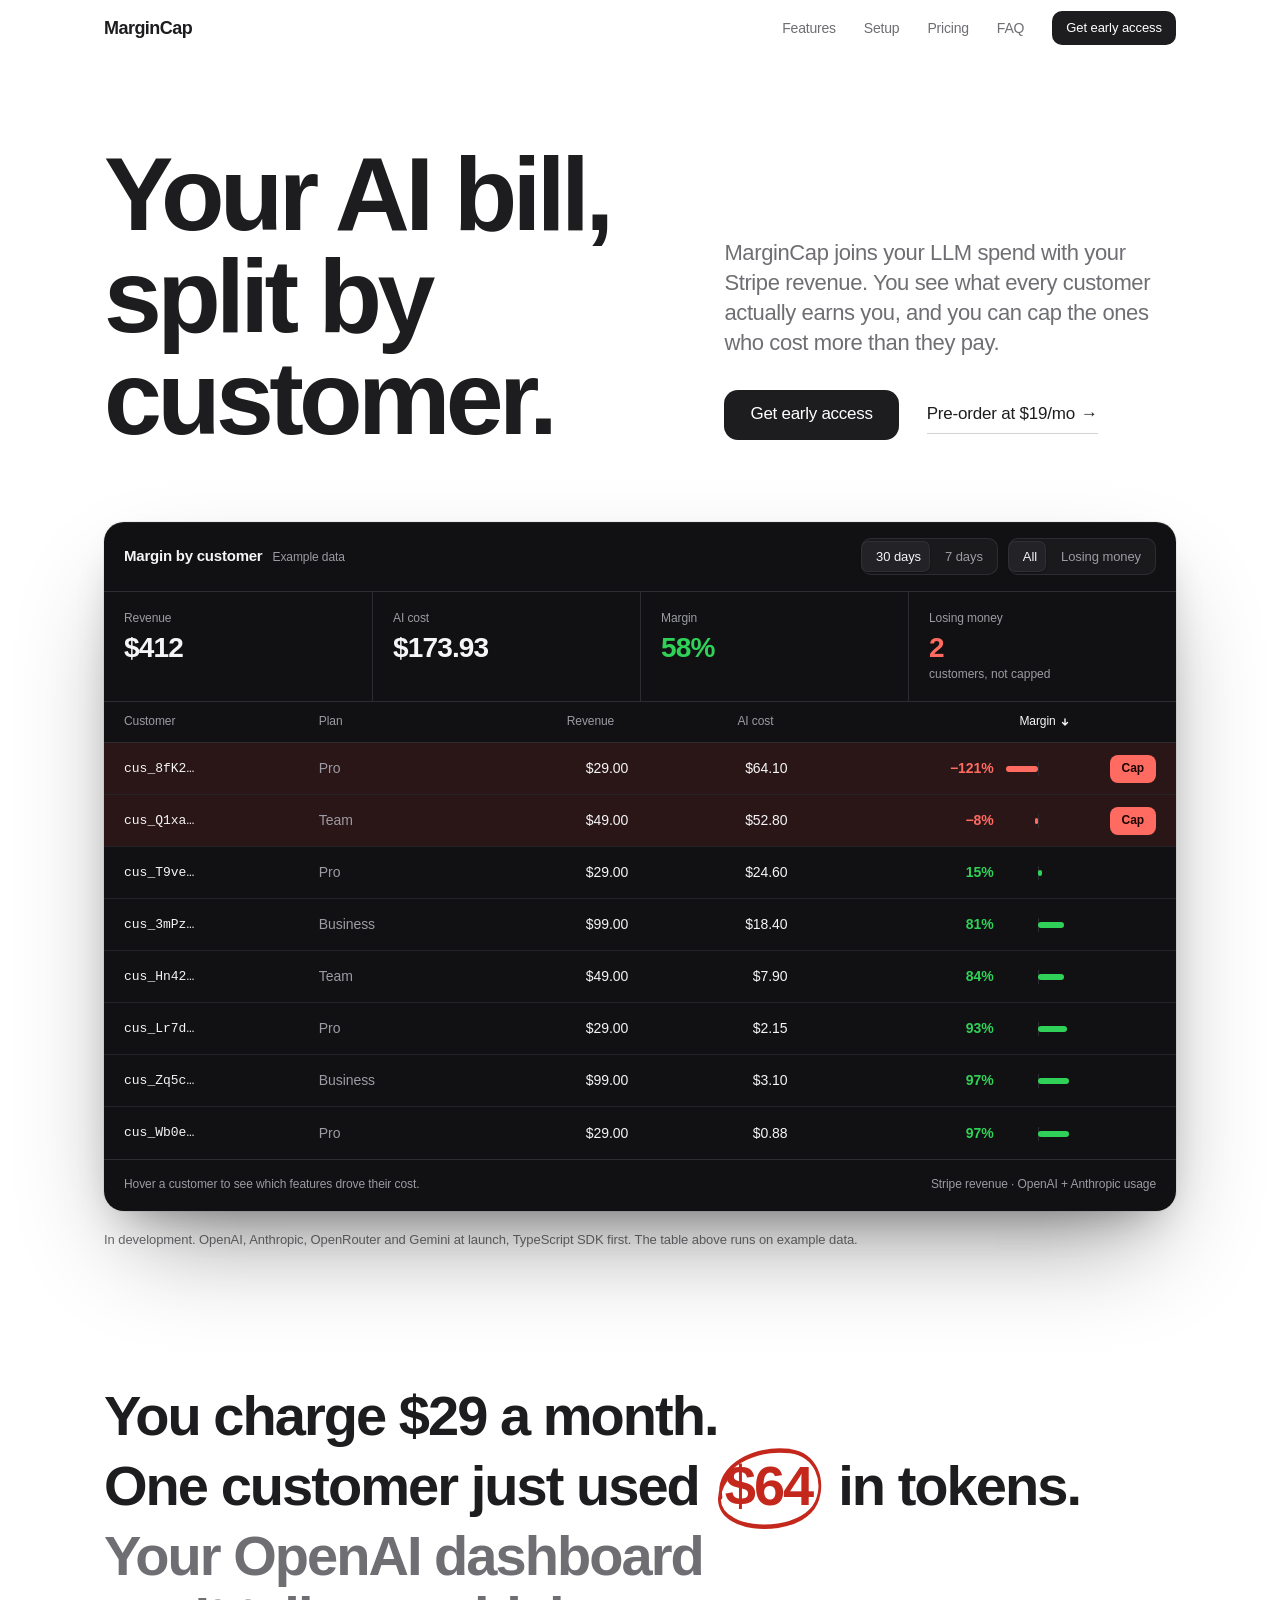
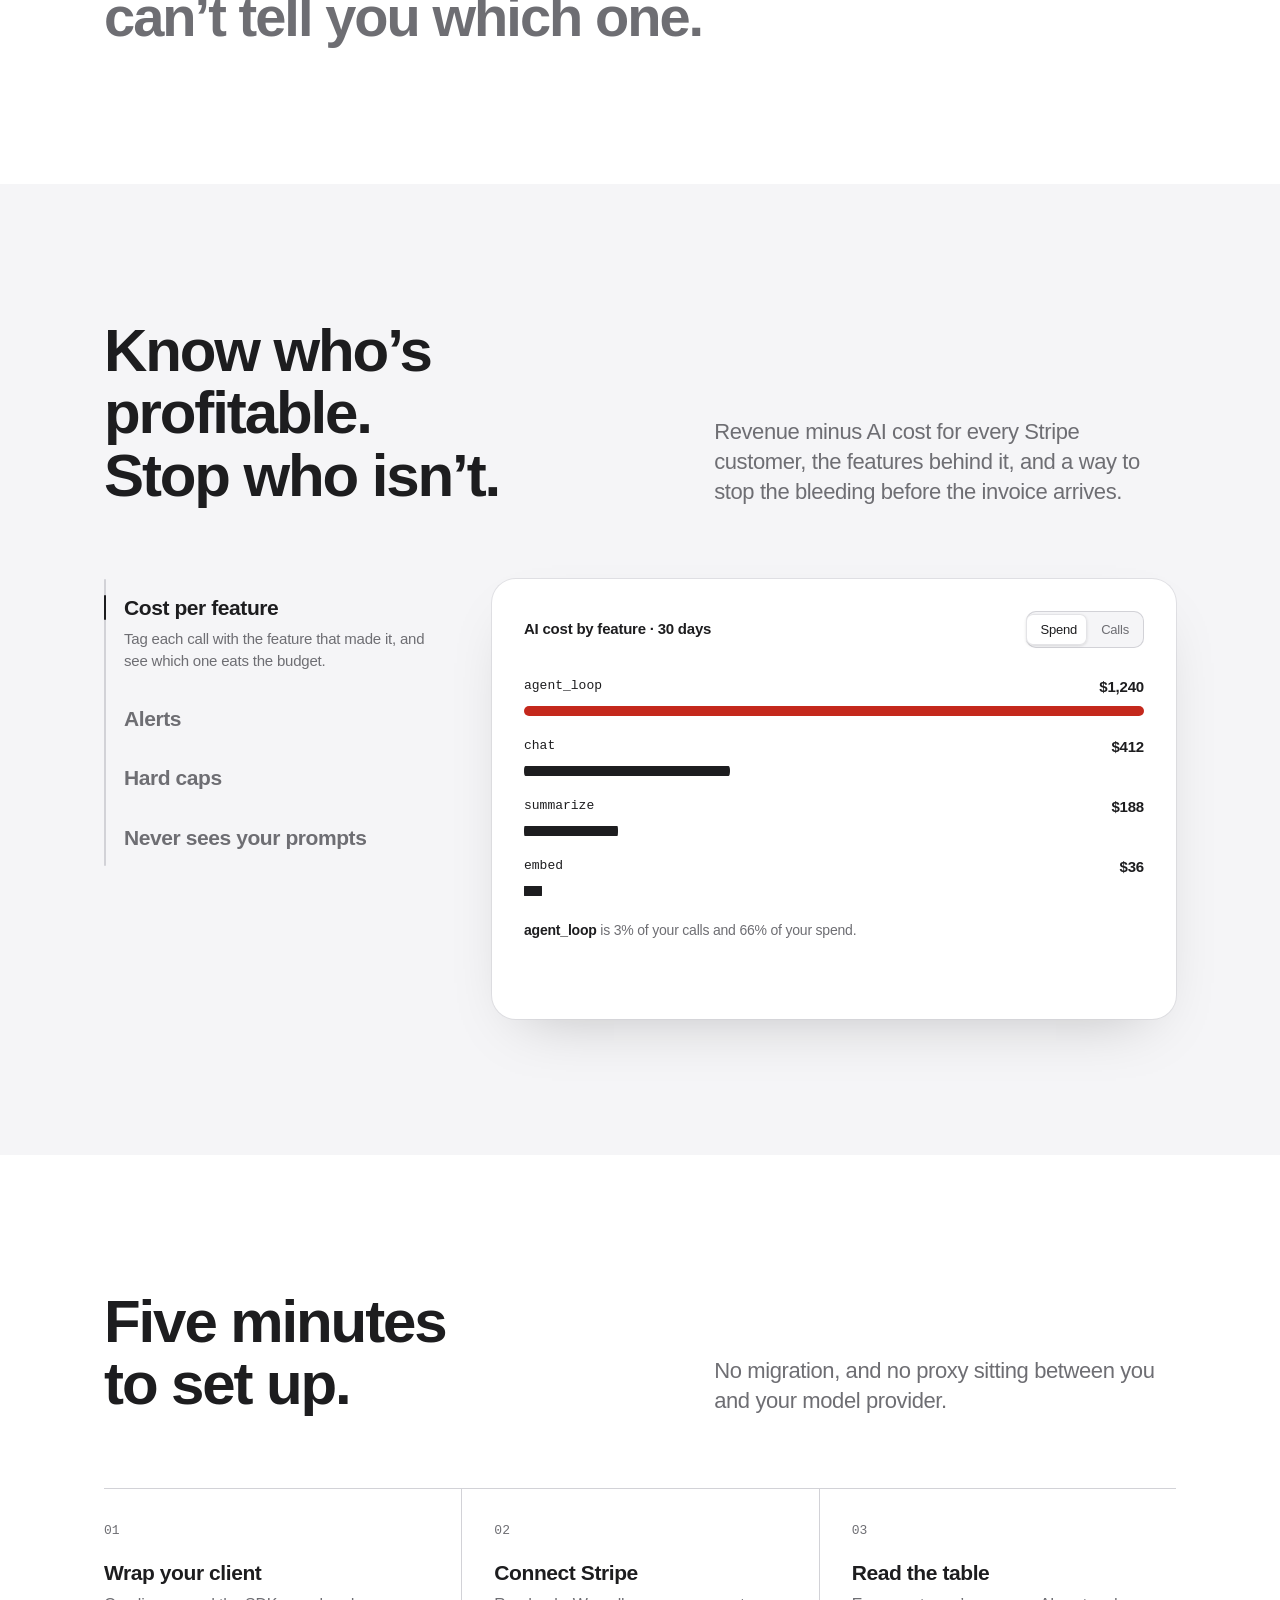
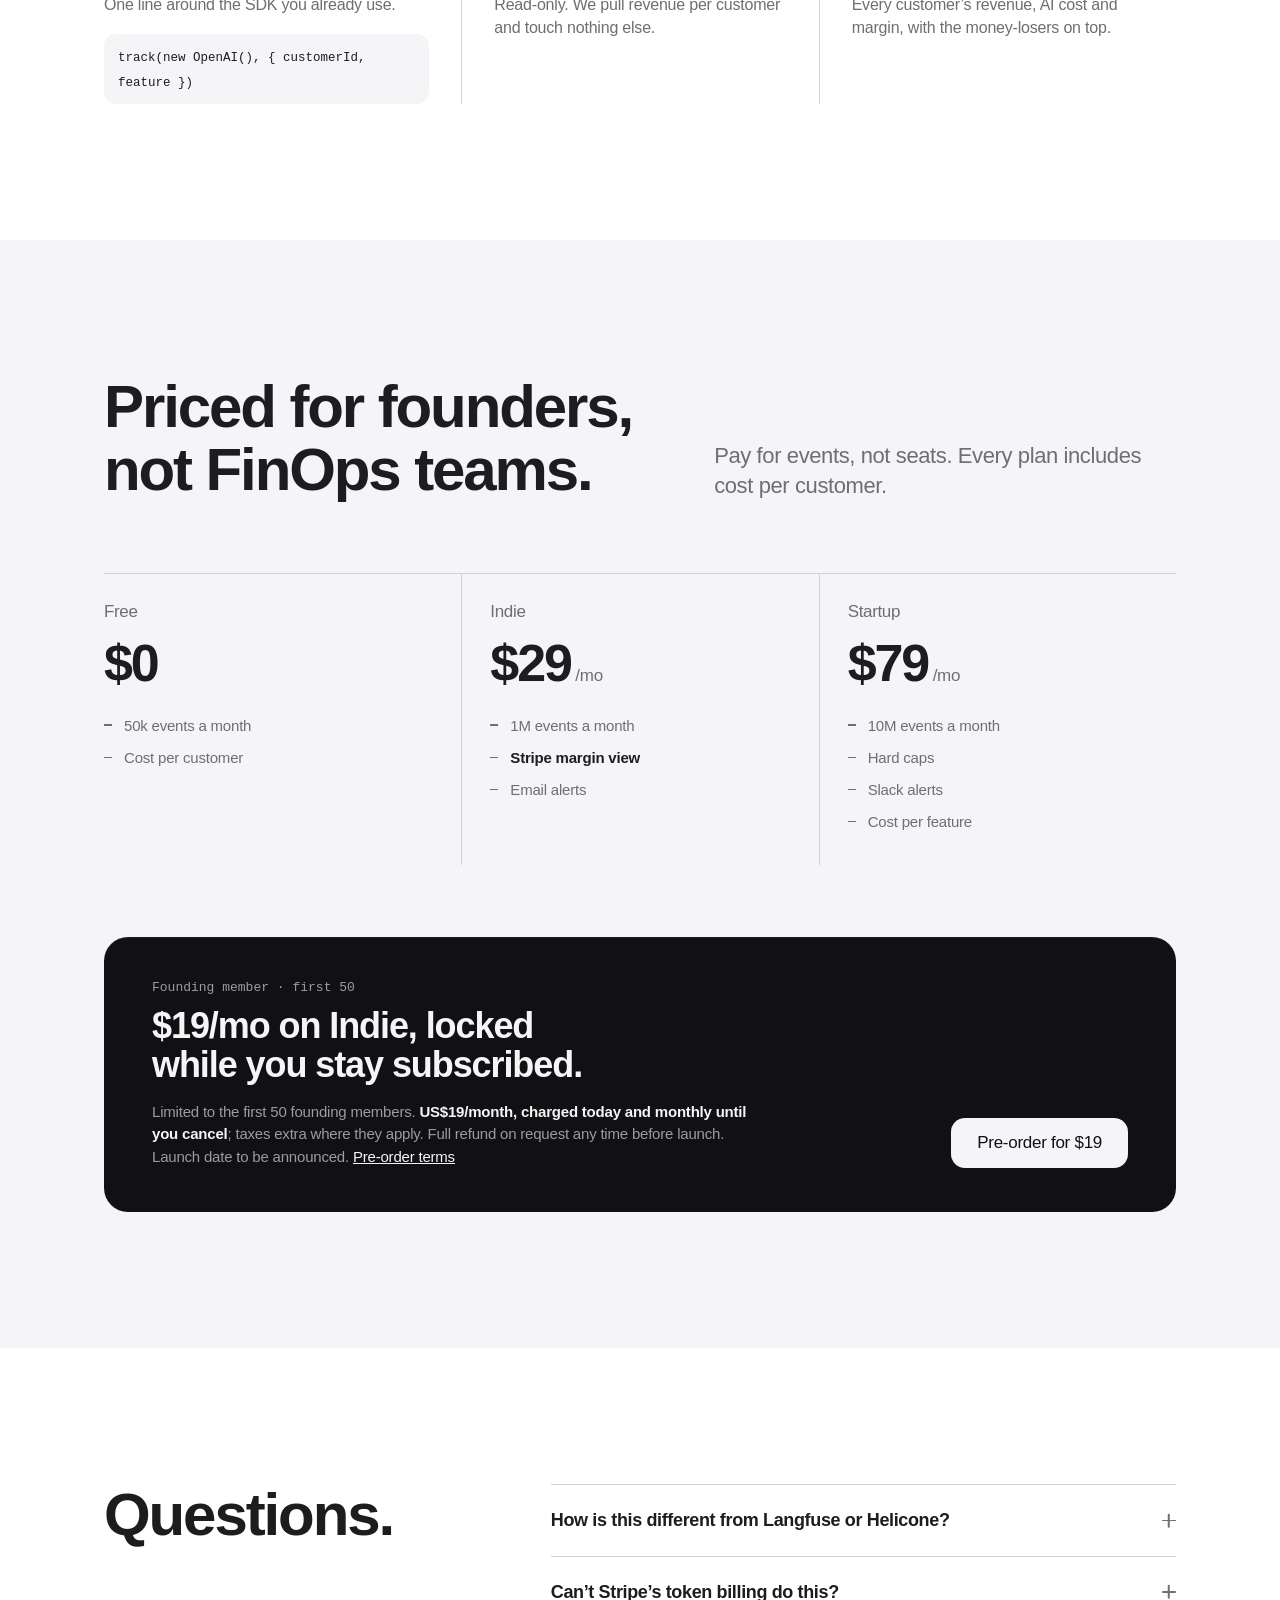
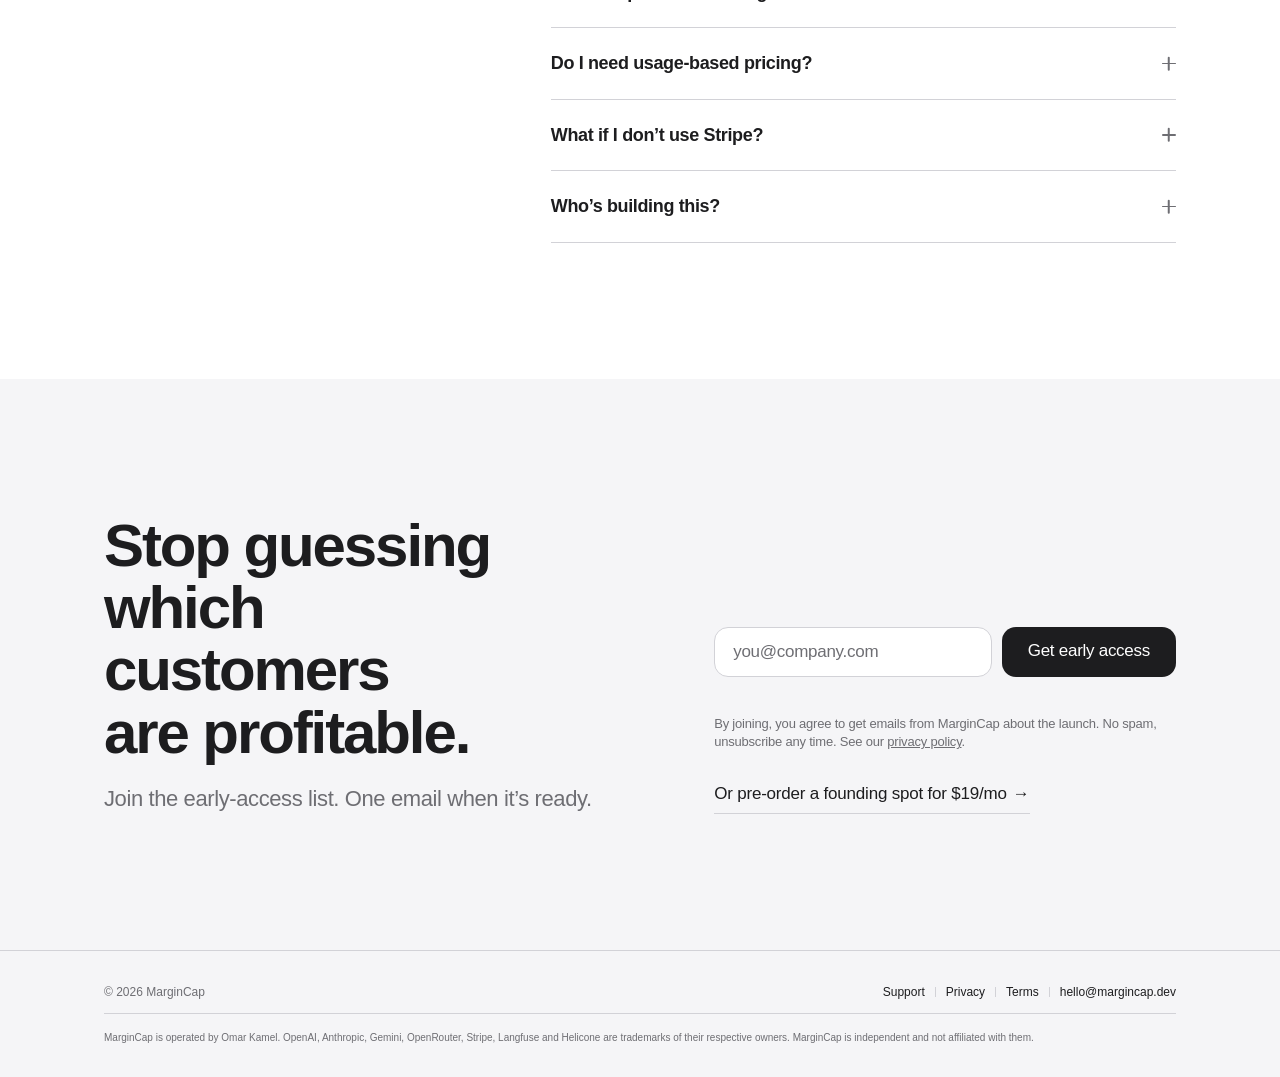
==== commit 685e845f: "Interactive redesign: live demo dashboard, feature explorer, Motion springs Hero is an editorial lay" ====
--- a/site/index.html
+++ b/site/index.html
@@ -13,12 +13,12 @@
 <meta property="og:type" content="website">
 <meta property="og:site_name" content="MarginCap">
 <!-- Social preview. Must be an absolute URL; source is assets/og.html -->
-<meta property="og:image" content="https://margincap.dev/og.png">
+<meta property="og:image" content="https://margincap.dev/og.png?v=2">
 <meta property="og:image:width" content="1200">
 <meta property="og:image:height" content="630">
 <meta property="og:image:alt" content="MarginCap: a margin-by-customer table with two customers losing money highlighted in red">
 <meta name="twitter:card" content="summary_large_image">
-<meta name="twitter:image" content="https://margincap.dev/og.png">
+<meta name="twitter:image" content="https://margincap.dev/og.png?v=2">
 <link rel="canonical" href="https://margincap.dev/">
 <!-- Stripe/Formspree are preconnected only on intent (hover/focus), see script, so no visitor IP reaches them on page load -->
 <link rel="icon" href="/favicon.svg" type="image/svg+xml">
@@ -35,7 +35,7 @@
       "applicationCategory": "BusinessApplication",
       "operatingSystem": "Web",
       "description": "MarginCap joins LLM spend with Stripe revenue to show margin per customer for AI SaaS, with alerts and hard caps for unprofitable customers.",
-      "image": "https://margincap.dev/og.png",
+      "image": "https://margincap.dev/og.png?v=2",
       "offers": [
         { "@type": "Offer", "name": "Free", "price": "0", "priceCurrency": "USD" },
         { "@type": "Offer", "name": "Indie", "price": "29", "priceCurrency": "USD" },
@@ -61,40 +61,48 @@
 <!-- TODO analytics: paste your Plausible or Umami <script> tag here -->
 <script>document.documentElement.classList.add("js")</script>
 <style>
-  /* Colour carries meaning only: green = profit, red = loss. Everything else is greyscale,
-     so the two numbers that matter are the loudest thing on the page. */
   :root {
     --bg: #ffffff;
     --bg-alt: #f5f5f7;
-    --fill: #ffffff;           /* panels sitting on --bg-alt */
+    --fill: #ffffff;
     --text: #1d1d1f;
-    --text-2: #6e6e73;         /* 4.9:1 on --bg-alt, 5.4:1 on white */
+    --text-2: #6e6e73;
     --hairline: #d2d2d7;
-    --gain: #1a7f37;           /* 5.1:1 on white */
-    --loss: #c4281c;           /* 5.6:1 on white */
+    --gain: #1a7f37;
+    --loss: #c4281c;
     --loss-fill: #fff2f1;
-    --code-bg: #1d1d1f;
-    --code-text: #f5f5f7;
-    --code-dim: #a1a1a6;
+    /* The product window is always a dark screen, in both themes */
+    --scr: #111113;
+    --scr-2: #1a1a1d;
+    --scr-3: #232327;
+    --scr-line: #2c2c31;
+    --scr-text: #f5f5f7;
+    --scr-text-2: #9b9ba3;
+    --scr-gain: #30d158;
+    --scr-loss: #ff6b60;
+    --scr-loss-fill: rgba(255, 69, 58, 0.11);
     --mono: ui-monospace, "SF Mono", SFMono-Regular, Menlo, Consolas, monospace;
     --sans: -apple-system, BlinkMacSystemFont, "SF Pro Text", "Helvetica Neue", "Segoe UI", Roboto, Arial, sans-serif;
     --ease-out: cubic-bezier(0.22, 1, 0.36, 1);
-    --press: 120ms;
   }
   @media (prefers-color-scheme: dark) {
     :root {
       --bg: #000000;
-      --bg-alt: #161617;
-      --fill: #1d1d1f;
+      --bg-alt: #0f0f10;
+      --fill: #1c1c1e;
       --text: #f5f5f7;
       --text-2: #a1a1a6;
-      --hairline: #424245;
+      --hairline: #3a3a3e;
       --gain: #30d158;
       --loss: #ff6b60;
       --loss-fill: rgba(255, 69, 58, 0.14);
-      --code-bg: #1d1d1f;
+      --scr: #131315;
+      --scr-line: #2e2e33;
     }
   }
+  @view-transition { navigation: auto; }
+  ::view-transition-old(root), ::view-transition-new(root) { animation-duration: 260ms; animation-timing-function: var(--ease-out); }
+
   * { box-sizing: border-box; }
   html { scroll-behavior: smooth; -webkit-tap-highlight-color: transparent; -webkit-text-size-adjust: 100%; }
   body {
@@ -103,239 +111,370 @@
     -webkit-font-smoothing: antialiased; text-rendering: optimizeLegibility;
   }
   a { color: inherit; }
-  .wrap {
-    max-width: 1024px; margin: 0 auto;
-    padding-left: max(22px, env(safe-area-inset-left));
-    padding-right: max(22px, env(safe-area-inset-right));
-  }
-  section { padding: 128px 0; }
+  button { font: inherit; color: inherit; letter-spacing: inherit; }
+  .wrap { max-width: 1120px; margin: 0 auto; padding-left: max(24px, env(safe-area-inset-left)); padding-right: max(24px, env(safe-area-inset-right)); }
+  section { padding: 136px 0; }
   .alt { background: var(--bg-alt); }
-  [id] { scroll-margin-top: calc(56px + env(safe-area-inset-top)); }
-
-  /* Type: tracking tightens and leading closes as size grows; weight does the emphasis */
+  [id] { scroll-margin-top: calc(60px + env(safe-area-inset-top)); }
+
   h1, h2, h3 { margin: 0; font-weight: 600; text-wrap: balance; }
-  h1 { font-size: clamp(48px, 8.4vw, 88px); line-height: 1.03; letter-spacing: -0.035em; }
-  h2 { font-size: clamp(34px, 5.2vw, 56px); line-height: 1.07; letter-spacing: -0.028em; }
-  h3 { font-size: clamp(24px, 2.6vw, 28px); line-height: 1.14; letter-spacing: -0.02em; }
-  .lead { font-size: clamp(19px, 2vw, 21px); line-height: 1.38; letter-spacing: -0.016em; color: var(--text-2); text-wrap: pretty; }
-  .center { text-align: center; }
-  .center .lead { margin-left: auto; margin-right: auto; }
+  h1 { font-size: clamp(52px, 8.6vw, 104px); line-height: 0.98; letter-spacing: -0.045em; }
+  h2 { font-size: clamp(36px, 5.4vw, 60px); line-height: 1.04; letter-spacing: -0.035em; }
+  h3 { font-size: 21px; line-height: 1.2; letter-spacing: -0.02em; }
+  .lead { font-size: clamp(19px, 1.9vw, 22px); line-height: 1.36; letter-spacing: -0.018em; color: var(--text-2); text-wrap: pretty; margin: 0; }
+  .eyebrow-num { font: 500 13px/1 var(--mono); color: var(--text-2); letter-spacing: 0; }
   code, pre { font-family: var(--mono); }
-  :not(pre) > code { font-size: 0.88em; letter-spacing: 0; }
-  .gain { color: var(--gain); }
-  .loss { color: var(--loss); }
-
-  a, button, summary { touch-action: manipulation; }
-  .btn, summary, .wordmark { user-select: none; -webkit-user-select: none; }
-  :focus-visible { outline: 2px solid var(--text); outline-offset: 3px; border-radius: 6px; }
-
-  /* Nav: a translucent layer content scrolls under; the hairline appears only once something is under it */
+  :not(pre) > code { font-size: 0.86em; letter-spacing: 0; }
+  .num { font-variant-numeric: tabular-nums; }
+
+  a, button, summary, [role="tab"], input { touch-action: manipulation; }
+  :focus-visible { outline: 2px solid var(--text); outline-offset: 3px; border-radius: 8px; }
+  .app :focus-visible { outline-color: var(--scr-text); }
+
+  /* ---------- Buttons ---------- */
+  .btn {
+    position: relative; display: inline-flex; align-items: center; justify-content: center; gap: 8px;
+    min-height: 50px; padding: 0 26px; border-radius: 14px; border: 0; cursor: pointer;
+    font-weight: 500; font-size: 17px; letter-spacing: -0.016em; text-decoration: none; white-space: nowrap;
+    background: var(--text); color: var(--bg);
+    transition: transform 140ms var(--ease-out), background-color 200ms ease, box-shadow 200ms ease;
+    user-select: none; -webkit-user-select: none;
+  }
+  .btn:active { transform: scale(0.97); }
+  .btn-sm { min-height: 34px; padding: 0 14px; font-size: 13px; border-radius: 10px; letter-spacing: -0.005em; }
+  .btn-sm::after { content: ""; position: absolute; inset: -5px -2px; }
+  .link {
+    display: inline-flex; align-items: center; gap: 6px; text-decoration: none; font-weight: 500;
+    color: var(--text); padding: 6px 0; border-bottom: 1px solid var(--hairline); transition: border-color 200ms ease;
+  }
+  .link .arr { transition: transform 240ms var(--ease-out); }
+  @media (hover: hover) and (pointer: fine) {
+    .btn:hover { box-shadow: 0 6px 20px -8px color-mix(in srgb, var(--text) 60%, transparent); }
+    .link:hover { border-color: var(--text); }
+    .link:hover .arr { transform: translateX(3px); }
+  }
+
+  /* ---------- Nav ---------- */
   nav {
-    position: sticky; top: 0; z-index: 10;
-    padding-top: env(safe-area-inset-top);
-    background: color-mix(in srgb, var(--bg) 72%, transparent);
+    position: sticky; top: 0; z-index: 20; padding-top: env(safe-area-inset-top);
+    background: color-mix(in srgb, var(--bg) 74%, transparent);
     -webkit-backdrop-filter: saturate(180%) blur(20px); backdrop-filter: saturate(180%) blur(20px);
-    box-shadow: 0 1px 0 transparent;
-    transition: box-shadow 200ms ease;
+    box-shadow: 0 1px 0 transparent; transition: box-shadow 240ms ease;
   }
   nav.scrolled { box-shadow: 0 1px 0 color-mix(in srgb, var(--hairline) 70%, transparent); }
-  nav .wrap { display: flex; align-items: center; justify-content: space-between; height: 52px; }
-  .wordmark { font-weight: 600; font-size: 19px; letter-spacing: -0.03em; text-decoration: none; }
-  .nav-links { display: flex; gap: 28px; align-items: center; font-size: 13px; letter-spacing: -0.005em; }
-  .nav-links a:not(.btn) { text-decoration: none; color: var(--text-2); transition: color 150ms ease; }
-
-  /* Buttons: pill, monochrome, pressed state on pointer-down */
-  .btn {
-    display: inline-flex; align-items: center; justify-content: center; gap: 6px;
-    min-height: 48px; padding: 0 24px; border-radius: 980px; border: 0;
-    font: 500 17px/1 var(--sans); letter-spacing: -0.016em; text-decoration: none; white-space: nowrap; cursor: pointer;
-    background: var(--text); color: var(--bg);
-    transition: transform var(--press) var(--ease-out), opacity 150ms ease;
-  }
-  .btn:active { transform: scale(0.97); }
-  .btn-sm { position: relative; min-height: 30px; padding: 0 14px; font-size: 13px; letter-spacing: -0.005em; }
-  .btn-sm::after { content: ""; position: absolute; inset: -7px -4px; } /* 44px hit area, same look */
-  .more { color: var(--gain); text-decoration: none; font-size: 17px; letter-spacing: -0.016em; display: inline-flex; align-items: center; gap: 2px; }
-  .more .chev { display: inline-block; transition: transform 200ms var(--ease-out); }
-  @media (hover: hover) and (pointer: fine) {
-    .nav-links a:not(.btn):hover { color: var(--text); }
-    .btn:hover { opacity: 0.86; }
-    .more:hover { text-decoration: underline; text-underline-offset: 3px; }
-    .more:hover .chev { transform: translateX(2px); }
-  }
+  nav .wrap { display: flex; align-items: center; justify-content: space-between; height: 56px; }
+  .wordmark { display: inline-flex; align-items: center; gap: 9px; font-weight: 600; font-size: 18px; letter-spacing: -0.03em; text-decoration: none; }
+  .wordmark svg { width: 20px; height: 20px; }
+  .nav-links { position: relative; display: flex; gap: 4px; align-items: center; font-size: 14px; }
+  .nav-links a:not(.btn) { position: relative; z-index: 1; padding: 7px 12px; border-radius: 9px; text-decoration: none; color: var(--text-2); transition: color 200ms ease; }
+  .nav-links a[aria-current="true"] { color: var(--text); }
+  .nav-pill { position: absolute; z-index: 0; top: 50%; left: 0; height: 32px; margin-top: -16px; border-radius: 9px; background: color-mix(in srgb, var(--text) 7%, transparent); opacity: 0; pointer-events: none; }
+  .nav-links .btn { margin-left: 12px; }
+  @media (hover: hover) and (pointer: fine) { .nav-links a:not(.btn):hover { color: var(--text); } }
 
   /* ---------- Hero ---------- */
-  .hero { padding: 104px 0 0; text-align: center; overflow: hidden; }
-  .product-name { font-size: clamp(19px, 2vw, 24px); font-weight: 600; letter-spacing: -0.02em; margin: 0 0 14px; color: var(--text-2); }
-  .hero h1 { max-width: 13ch; margin: 0 auto; }
-  .hero .lead { max-width: 34em; margin: 24px auto 0; }
-  .cta-row { margin-top: 36px; display: flex; gap: 28px; align-items: center; justify-content: center; flex-wrap: wrap; }
-  .fine { margin: 22px auto 0; max-width: 36em; font-size: 14px; line-height: 1.43; color: var(--text-2); letter-spacing: -0.008em; }
-
-  /* The product shot: the margin table is the pitch, so it gets the stage */
-  .shot { max-width: 920px; margin: 72px auto 0; padding-bottom: 8px; text-align: left; }
-  .window {
-    background: var(--fill); border-radius: 22px; overflow: hidden;
-    box-shadow: 0 0 0 1px color-mix(in srgb, var(--hairline) 60%, transparent), 0 30px 80px -20px rgba(0,0,0,.22), 0 12px 24px -12px rgba(0,0,0,.12);
-  }
-  @media (prefers-color-scheme: dark) { .window { box-shadow: 0 0 0 1px var(--hairline), 0 30px 80px -20px rgba(0,0,0,.8); } }
-  .window-head { display: flex; justify-content: space-between; align-items: baseline; gap: 16px; padding: 20px 24px 14px; }
-  .window-head b { font-size: 17px; font-weight: 600; letter-spacing: -0.02em; }
-  .window-head span { font-size: 13px; color: var(--text-2); }
-  .window-head .loss { font-weight: 600; color: var(--loss); }
-  .grid { width: 100%; border-collapse: collapse; font-size: 15px; letter-spacing: -0.01em; font-variant-numeric: tabular-nums; }
-  .grid th { text-align: left; font-size: 12px; font-weight: 500; color: var(--text-2); letter-spacing: 0; padding: 8px 24px 10px; border-bottom: 1px solid var(--hairline); }
-  .grid td { padding: 13px 24px; border-bottom: 1px solid color-mix(in srgb, var(--hairline) 55%, transparent); white-space: nowrap; }
-  .grid tr:last-child td { border-bottom: 0; }
+  .hero { padding: 88px 0 0; }
+  .hero-top { display: grid; grid-template-columns: minmax(0, 1.25fr) minmax(0, 1fr); gap: 56px; align-items: end; }
+  .hero h1 { max-width: 9.5ch; }
+  .hero-side { padding-bottom: 10px; }
+  .hero-side .lead { max-width: 25em; }
+  .cta-row { margin-top: 32px; display: flex; gap: 28px; align-items: center; flex-wrap: wrap; }
+  .fine { margin: 20px 0 0; font-size: 13px; line-height: 1.45; color: var(--text-2); letter-spacing: -0.005em; }
+
+  /* ---------- The app window ---------- */
+  .app-wrap { margin-top: 72px; }
+  .app {
+    position: relative; background: var(--scr); color: var(--scr-text); border-radius: 20px;
+    box-shadow: 0 0 0 1px rgba(0,0,0,.06), 0 1px 0 0 rgba(255,255,255,.06) inset, 0 50px 100px -30px rgba(0,0,0,.45), 0 20px 40px -20px rgba(0,0,0,.3);
+    font-size: 14px; letter-spacing: -0.006em; overflow: hidden;
+  }
+  @media (prefers-color-scheme: dark) { .app { box-shadow: 0 0 0 1px var(--scr-line), 0 1px 0 0 rgba(255,255,255,.07) inset, 0 50px 120px -30px rgba(0,0,0,.9); } }
+  .app-bar { display: flex; align-items: center; justify-content: space-between; gap: 16px; padding: 16px 20px; border-bottom: 1px solid var(--scr-line); flex-wrap: wrap; }
+  .app-title { display: flex; align-items: baseline; gap: 10px; }
+  .app-title b { font-size: 15px; font-weight: 600; letter-spacing: -0.015em; }
+  .app-title span { font-size: 12px; color: var(--scr-text-2); }
+  .controls { display: flex; gap: 10px; flex-wrap: wrap; }
+
+  .seg { position: relative; display: inline-flex; padding: 3px; border-radius: 10px; background: var(--scr-2); box-shadow: inset 0 0 0 1px var(--scr-line); }
+  .seg button { position: relative; z-index: 1; border: 0; background: none; cursor: pointer; padding: 6px 12px; font-size: 13px; font-weight: 500; color: var(--scr-text-2); border-radius: 7px; transition: color 200ms ease; white-space: nowrap; }
+  .seg button[aria-checked="true"] { color: var(--scr-text); }
+  .seg-thumb { position: absolute; z-index: 0; top: 3px; bottom: 3px; left: 0; border-radius: 7px; background: var(--scr-3); box-shadow: 0 1px 2px rgba(0,0,0,.4), inset 0 0 0 1px rgba(255,255,255,.06); }
+  .seg.light { background: var(--bg-alt); box-shadow: inset 0 0 0 1px var(--hairline); }
+  .seg.light button { color: var(--text-2); }
+  .seg.light button[aria-checked="true"] { color: var(--text); }
+  .seg.light .seg-thumb { background: var(--fill); box-shadow: 0 1px 3px rgba(0,0,0,.12), inset 0 0 0 1px color-mix(in srgb, var(--hairline) 60%, transparent); }
+
+  .kpis { display: grid; grid-template-columns: repeat(4, 1fr); border-bottom: 1px solid var(--scr-line); margin: 0; }
+  .kpi { padding: 18px 20px 20px; border-left: 1px solid var(--scr-line); min-width: 0; }
+  .kpi:first-child { border-left: 0; }
+  .kpi dt { font-size: 12px; color: var(--scr-text-2); margin-bottom: 6px; }
+  .kpi dd { margin: 0; font-size: 28px; font-weight: 600; letter-spacing: -0.03em; line-height: 1.1; }
+  .kpi dd.loss { color: var(--scr-loss); }
+  .kpi dd.gain { color: var(--scr-gain); }
+  .kpi small { display: block; margin-top: 4px; font-size: 12px; font-weight: 400; color: var(--scr-text-2); letter-spacing: 0; }
+
+  /* Rolling digits: each digit is a 0–9 column that springs to its value */
+  .roll { display: inline-flex; font-variant-numeric: tabular-nums; }
+  .roll .d { display: inline-block; height: 1.1em; overflow: hidden; }
+  .roll .d > span { display: block; }
+  .roll .d > span > i { display: block; height: 1.1em; font-style: normal; }
+
+  .table-scroll { overflow-x: auto; }
+  .grid { width: 100%; border-collapse: collapse; font-variant-numeric: tabular-nums; }
+  .grid th { text-align: left; padding: 0; font-size: 12px; font-weight: 500; color: var(--scr-text-2); border-bottom: 1px solid var(--scr-line); white-space: nowrap; }
+  .grid th > span, .grid th button { display: inline-flex; align-items: center; gap: 4px; padding: 11px 20px; }
+  .grid th button { border: 0; background: none; cursor: pointer; color: inherit; font: inherit; border-radius: 6px; transition: color 160ms ease; }
+  .grid th.r button, .grid th.r > span { justify-content: flex-end; width: 100%; }
+  .grid th[aria-sort] button { color: var(--scr-text); }
+  .grid th svg { width: 10px; height: 10px; opacity: 0; transition: opacity 160ms ease, transform 240ms var(--ease-out); }
+  .grid th[aria-sort] svg { opacity: 1; }
+  .grid th[aria-sort="descending"] svg { transform: rotate(180deg); }
+  @media (hover: hover) and (pointer: fine) { .grid th button:hover { color: var(--scr-text); } .grid th button:hover svg { opacity: .5; } .grid th[aria-sort] button:hover svg { opacity: 1; } }
+  .grid td { padding: 0 20px; height: 52px; border-bottom: 1px solid color-mix(in srgb, var(--scr-line) 70%, transparent); white-space: nowrap; transition: background-color 160ms ease; }
+  .grid tbody tr { position: relative; outline: none; cursor: default; }
+  .grid tbody tr:last-child td { border-bottom: 0; }
+  .grid tbody tr.bad td { background: var(--scr-loss-fill); }
+  .grid tbody tr.capped td { background: transparent; }
+  .grid tbody tr.capped td:not(.act) { opacity: .45; }
+  .grid tbody tr:hover td, .grid tbody tr:focus-visible td, .grid tbody tr.tipped td { background: var(--scr-2); }
+  .grid tbody tr.bad:hover td, .grid tbody tr.bad:focus-visible td, .grid tbody tr.bad.tipped td { background: rgba(255, 69, 58, 0.17); }
+  .grid tbody tr:focus-visible td:first-child { box-shadow: inset 2px 0 0 var(--scr-text); }
   .grid .r { text-align: right; }
   .grid .id { font-family: var(--mono); font-size: 13px; letter-spacing: 0; }
-  .grid .tier { color: var(--text-2); }
-  .grid tr.bad td { background: var(--loss-fill); }
+  .grid .tier { color: var(--scr-text-2); }
   .grid .m { font-weight: 600; }
-  /* Diverging bar: loss grows left from the axis, profit grows right */
-  .bar { position: relative; display: inline-block; width: 72px; height: 6px; vertical-align: middle; margin-left: 12px; }
-  .bar::before { content: ""; position: absolute; left: 50%; top: -3px; bottom: -3px; width: 1px; background: var(--hairline); }
-  .bar i { position: absolute; top: 0; bottom: 0; border-radius: 3px; }
-  .bar i.up { left: 50%; width: calc(var(--v) * 36px); background: var(--gain); }
-  .bar i.down { right: 50%; width: calc(var(--v) * 36px); background: var(--loss); }
-  .cap { display: inline-block; font: 500 12px/1 var(--sans); padding: 6px 12px; border-radius: 980px; background: var(--loss); color: #fff; letter-spacing: 0; }
-  @media (prefers-color-scheme: dark) { .cap { color: #000; } }
-  .window-foot { padding: 14px 24px 18px; font-size: 13px; color: var(--text-2); border-top: 1px solid var(--hairline); }
-  .window-foot b { color: var(--text); font-weight: 600; }
+  .grid .m.loss { color: var(--scr-loss); }
+  .grid .m.gain { color: var(--scr-gain); }
+  .grid .act { width: 1%; text-align: right; }
+  .mbar { position: relative; display: inline-block; width: 64px; height: 6px; margin-left: 12px; vertical-align: 1px; }
+  .mbar::before { content: ""; position: absolute; left: 50%; top: -4px; bottom: -4px; width: 1px; background: var(--scr-line); }
+  .mbar i { position: absolute; top: 0; bottom: 0; border-radius: 3px; width: 0; }
+  .mbar i.up { left: 50%; background: var(--scr-gain); }
+  .mbar i.down { right: 50%; background: var(--scr-loss); }
+
+  .cap {
+    display: inline-flex; align-items: center; gap: 6px; min-height: 28px; padding: 0 12px; border-radius: 8px; border: 0; cursor: pointer;
+    font-size: 12px; font-weight: 600; background: var(--scr-loss); color: #1a0503;
+    transition: transform 140ms var(--ease-out), background-color 200ms ease, color 200ms ease, box-shadow 200ms ease;
+  }
+  .cap:active { transform: scale(0.95); }
+  .cap[aria-pressed="true"] { background: var(--scr-3); color: var(--scr-text); box-shadow: inset 0 0 0 1px var(--scr-line); }
+  .cap svg { width: 12px; height: 12px; }
+
+  .app-foot { position: relative; display: flex; justify-content: space-between; align-items: center; gap: 16px; padding: 0 20px; height: 52px; border-top: 1px solid var(--scr-line); font-size: 12px; color: var(--scr-text-2); }
+  .toast {
+    position: absolute; left: 12px; right: 12px; top: 8px; bottom: 8px; z-index: 5;
+    display: flex; align-items: center; justify-content: space-between; gap: 14px; padding: 0 6px 0 14px; border-radius: 10px;
+    background: #f5f5f7; color: #1d1d1f; font-size: 13px; white-space: nowrap; overflow: hidden;
+  }
+  .toast[hidden] { display: none; }
+  .toast span { overflow: hidden; text-overflow: ellipsis; }
+  .toast code { font-size: 12px; }
+  .toast button { flex: none; border: 0; cursor: pointer; background: #1d1d1f; color: #f5f5f7; font-size: 12px; font-weight: 600; padding: 7px 12px; border-radius: 7px; }
+
+  .tip {
+    position: absolute; z-index: 6; width: 268px; padding: 14px; border-radius: 14px; pointer-events: none;
+    background: color-mix(in srgb, var(--scr-3) 94%, transparent);
+    -webkit-backdrop-filter: blur(16px); backdrop-filter: blur(16px);
+    box-shadow: 0 0 0 1px rgba(255,255,255,.08), 0 18px 40px -10px rgba(0,0,0,.7);
+    font-size: 12px; color: var(--scr-text-2);
+  }
+  .tip[hidden] { display: none; }
+  .tip b { display: block; color: var(--scr-text); font-size: 13px; font-weight: 600; margin-bottom: 2px; }
+  .tip .bars-mini { display: flex; height: 6px; border-radius: 3px; overflow: hidden; margin: 12px 0 10px; gap: 2px; }
+  .tip .bars-mini i { display: block; height: 100%; }
+  .tip ul { list-style: none; margin: 0; padding: 0; display: grid; gap: 5px; }
+  .tip li { display: flex; justify-content: space-between; gap: 12px; font-variant-numeric: tabular-nums; }
+  .tip li span:first-child { display: inline-flex; align-items: center; gap: 7px; font-family: var(--mono); font-size: 11.5px; color: var(--scr-text); }
+  .tip li i { width: 7px; height: 7px; border-radius: 2px; display: inline-block; }
+  .f1 { background: #ff6b60; } .f2 { background: #e5e5ea; } .f3 { background: #8e8e96; } .f4 { background: #55555c; }
 
   /* ---------- Statement ---------- */
-  .statement p { margin: 0; font-size: clamp(30px, 4.6vw, 52px); line-height: 1.12; letter-spacing: -0.03em; font-weight: 600; text-wrap: balance; }
-  .statement p + p { margin-top: 10px; }
+  .statement p { margin: 0; font-size: clamp(32px, 4.8vw, 56px); line-height: 1.1; letter-spacing: -0.035em; font-weight: 600; text-wrap: balance; max-width: 18em; }
+  .statement p + p { margin-top: 8px; }
   .statement .quiet { color: var(--text-2); }
-
-  /* ---------- Features: text beside a real piece of the product ---------- */
-  .section-head { max-width: 760px; margin: 0 auto 96px; }
-  .section-head .lead { margin-top: 20px; }
-  .feature { display: grid; grid-template-columns: 5fr 6fr; gap: 72px; align-items: center; }
-  .feature + .feature { margin-top: 120px; }
-  .feature.flip .copy { order: 2; }
-  .feature .copy p { margin: 16px 0 0; color: var(--text-2); max-width: 26em; }
-  .stage { background: var(--bg-alt); border-radius: 28px; padding: 40px; min-width: 0; }
-  .alt .stage { background: var(--fill); }
-
-  .bars { display: grid; gap: 18px; }
-  .bars div { display: grid; grid-template-columns: 1fr auto; gap: 6px 12px; font-size: 15px; font-variant-numeric: tabular-nums; }
+  .mark { position: relative; display: inline-block; color: var(--loss); margin: 0 0.22em; }
+  .mark svg { position: absolute; left: -18%; top: -24%; width: 136%; height: 150%; overflow: visible; pointer-events: none; }
+  .mark path { fill: none; stroke: var(--loss); stroke-width: 2.4; stroke-linecap: round; }
+
+  /* ---------- Feature explorer ---------- */
+  .head-row { display: grid; grid-template-columns: minmax(0, 1.2fr) minmax(0, 1fr); gap: 56px; align-items: end; margin-bottom: 72px; }
+  .explorer { display: grid; grid-template-columns: 340px minmax(0, 1fr); gap: 48px; align-items: start; }
+  .tabs { position: relative; display: grid; gap: 2px; padding-left: 20px; }
+  .tabs::before { content: ""; position: absolute; left: 0; top: 0; bottom: 0; width: 2px; border-radius: 2px; background: var(--hairline); }
+  .tab-ind { position: absolute; left: 0; top: 0; width: 2px; height: 0; border-radius: 2px; background: var(--text); }
+  .tab { display: block; width: 100%; text-align: left; border: 0; background: none; cursor: pointer; padding: 16px 0; border-radius: 8px; }
+  .tab h3 { color: var(--text-2); transition: color 200ms ease; }
+  .tab[aria-selected="true"] h3 { color: var(--text); }
+  .tab p { margin: 0; overflow: hidden; height: 0; opacity: 0; color: var(--text-2); font-size: 15px; line-height: 1.47; }
+  .tab[aria-selected="true"] p { height: auto; opacity: 1; }
+  .tab p span { display: block; padding-top: 8px; }
+  @media (hover: hover) and (pointer: fine) { .tab:hover h3 { color: var(--text); } }
+
+  .stage { position: relative; background: var(--fill); border-radius: 24px; padding: 32px; min-height: 440px; box-shadow: 0 0 0 1px color-mix(in srgb, var(--hairline) 60%, transparent), 0 24px 60px -30px rgba(0,0,0,.25); }
+  .panel[hidden] { display: none; }
+  .panel-head { display: flex; justify-content: space-between; align-items: center; gap: 16px; margin-bottom: 28px; flex-wrap: wrap; }
+  .panel-head b { font-size: 15px; font-weight: 600; letter-spacing: -0.015em; }
+  .panel-note { margin: 24px 0 0; font-size: 14px; color: var(--text-2); }
+  .panel-note strong { color: var(--text); font-weight: 600; }
+
+  .bars { display: grid; gap: 20px; }
+  .bars > div { display: grid; grid-template-columns: 1fr auto; gap: 8px 12px; font-size: 15px; font-variant-numeric: tabular-nums; }
   .bars span:first-child { font-family: var(--mono); font-size: 13px; letter-spacing: 0; }
   .bars span:nth-child(2) { font-weight: 600; }
-  .bars i { grid-column: 1 / -1; height: 8px; border-radius: 4px; background: var(--text); opacity: .85; width: var(--w); transform-origin: left; }
-  .bars div:first-child i { background: var(--loss); opacity: 1; }
-
-  .notice {
-    background: color-mix(in srgb, var(--bg-alt) 70%, transparent);
-    -webkit-backdrop-filter: blur(20px); backdrop-filter: blur(20px);
-    border-radius: 18px; padding: 14px 16px; box-shadow: 0 8px 28px -10px rgba(0,0,0,.18), 0 0 0 1px color-mix(in srgb, var(--hairline) 50%, transparent);
-    font-size: 15px; line-height: 1.33;
-  }
-  /* An older alert peeks out underneath, like a stacked notification group */
-  .stack { position: relative; isolation: isolate; padding-bottom: 12px; }
-  .stack::after {
-    content: ""; position: absolute; z-index: -1; left: 14px; right: 14px; bottom: 0; height: 40px;
-    border-radius: 16px; background: color-mix(in srgb, var(--bg-alt) 70%, transparent);
-    box-shadow: 0 0 0 1px color-mix(in srgb, var(--hairline) 50%, transparent);
-  }
-  .notice header { display: flex; justify-content: space-between; font-size: 13px; color: var(--text-2); margin-bottom: 4px; }
-  .notice b { display: block; font-weight: 600; }
-  .notice p { margin: 2px 0 0; color: var(--text-2); }
-
-  pre.code, .payload {
-    margin: 0; background: var(--code-bg); color: var(--code-text);
-    border-radius: 18px; padding: 24px; font-size: 14px; line-height: 1.6; letter-spacing: 0;
-    overflow-x: auto; white-space: pre;
-  }
-  @media (prefers-color-scheme: dark) { pre.code, .payload { background: #000; box-shadow: 0 0 0 1px var(--hairline); } }
-  .code .c, .payload .c { color: var(--code-dim); }
-  .code .s, .payload .s { color: #7ee2a8; }
-  .code .k { color: #ff9fd0; }
-  .code .f { color: #8fc7ff; }
-  .payload .x { color: #ff8a80; text-decoration: line-through; }
-
-  /* ---------- How it works ---------- */
-  .steps { display: grid; grid-template-columns: repeat(3, 1fr); gap: 40px; margin-top: 72px; }
-  .step { border-top: 1px solid var(--hairline); padding-top: 24px; min-width: 0; }
-  .step-n { font-size: 15px; font-weight: 600; color: var(--text-2); font-variant-numeric: tabular-nums; }
-  .step h3 { font-size: 21px; letter-spacing: -0.018em; margin: 10px 0 8px; }
-  .step p { margin: 0; color: var(--text-2); }
-  .step code { display: block; margin-top: 14px; font-size: 13px; color: var(--text); white-space: pre-wrap; }
+  .bars i { grid-column: 1 / -1; height: 10px; border-radius: 5px; background: var(--text); width: 100%; transform-origin: left; transform: scaleX(0); }
+  .bars > div.hot i { background: var(--loss); }
+
+  .range-row { display: grid; gap: 12px; margin-bottom: 24px; }
+  .range-row label { font-size: 15px; color: var(--text-2); }
+  .range-row output { color: var(--text); font-weight: 600; font-variant-numeric: tabular-nums; }
+  input[type=range] { -webkit-appearance: none; appearance: none; width: 100%; height: 28px; margin: 0; background: transparent; cursor: pointer; }
+  input[type=range]::-webkit-slider-runnable-track { height: 6px; border-radius: 3px; background: linear-gradient(to right, var(--text) var(--p, 50%), var(--hairline) var(--p, 50%)); }
+  input[type=range]::-moz-range-track { height: 6px; border-radius: 3px; background: var(--hairline); }
+  input[type=range]::-moz-range-progress { height: 6px; border-radius: 3px; background: var(--text); }
+  input[type=range]::-webkit-slider-thumb { -webkit-appearance: none; width: 24px; height: 24px; margin-top: -9px; border-radius: 50%; background: #fff; box-shadow: 0 1px 4px rgba(0,0,0,.25), 0 0 0 .5px rgba(0,0,0,.08); transition: transform 140ms var(--ease-out); }
+  input[type=range]:active::-webkit-slider-thumb { transform: scale(1.12); }
+  input[type=range]::-moz-range-thumb { width: 24px; height: 24px; border: 0; border-radius: 50%; background: #fff; box-shadow: 0 1px 4px rgba(0,0,0,.25); }
+  input[type=range]:focus-visible { outline: none; }
+  input[type=range]:focus-visible::-webkit-slider-thumb { box-shadow: 0 0 0 3px var(--fill), 0 0 0 5px var(--text); }
+
+  .alerts { list-style: none; margin: 0; padding: 0; display: grid; gap: 8px; align-content: start; }
+  .alerts li { display: flex; justify-content: space-between; align-items: center; gap: 12px; padding: 12px 14px; border-radius: 12px; background: var(--bg-alt); font-size: 14px; }
+  .alerts li b { font-family: var(--mono); font-size: 13px; font-weight: 500; letter-spacing: 0; }
+  .alerts li span { color: var(--text-2); }
+  .alerts li .ratio { font-weight: 600; color: var(--loss); font-variant-numeric: tabular-nums; }
+  .alerts-box { min-height: 236px; }
+  .empty { display: grid; place-items: center; align-content: center; text-align: center; gap: 4px; min-height: 236px; padding: 24px; border-radius: 14px; border: 1px dashed var(--hairline); color: var(--text-2); font-size: 14px; }
+  .empty[hidden] { display: none; }
+  .empty b { color: var(--text); font-weight: 600; font-size: 15px; }
+
+  .budget { display: grid; gap: 18px; }
+  .budget-top { display: flex; justify-content: space-between; align-items: baseline; gap: 12px; flex-wrap: wrap; }
+  .budget-top .id { font-family: var(--mono); font-size: 13px; color: var(--text-2); }
+  .budget-top .amt { font-size: 30px; font-weight: 600; letter-spacing: -0.03em; font-variant-numeric: tabular-nums; }
+  .budget-top .amt small { font-size: 15px; font-weight: 400; color: var(--text-2); letter-spacing: -0.01em; }
+  .meter { position: relative; height: 12px; border-radius: 6px; background: var(--bg-alt); box-shadow: inset 0 0 0 1px color-mix(in srgb, var(--hairline) 60%, transparent); overflow: hidden; }
+  .meter i { position: absolute; left: 0; top: 0; bottom: 0; width: 100%; border-radius: 6px; background: var(--text); transform-origin: left; transform: scaleX(0); transition: background-color 240ms ease; }
+  .meter[data-v="warn"] i { background: #b25000; }
+  .meter[data-v="block"] i { background: var(--loss); }
+  .meter::after { content: ""; position: absolute; left: 80%; top: 0; bottom: 0; width: 1.5px; background: var(--fill); }
+  .scale { display: flex; justify-content: space-between; font-size: 12px; color: var(--text-2); margin-top: -8px; }
+  .verdict-line { display: flex; align-items: center; justify-content: space-between; gap: 12px; padding: 14px 16px; border-radius: 12px; background: #111113; color: #f5f5f7; font: 13px/1.4 var(--mono); letter-spacing: 0; flex-wrap: wrap; }
+  .verdict-line .c { color: #8e8e96; }
+  .verdict { display: inline-block; min-width: 68px; text-align: center; padding: 3px 9px; border-radius: 6px; font-weight: 600; }
+  .verdict[data-v="allow"] { background: rgba(48,209,88,.16); color: #30d158; }
+  .verdict[data-v="warn"] { background: rgba(255,159,10,.16); color: #ffb340; }
+  .verdict[data-v="block"] { background: rgba(255,69,58,.18); color: #ff6b60; }
+  .budget-actions { display: flex; gap: 20px; align-items: center; flex-wrap: wrap; }
+  .budget-actions .btn { min-height: 44px; font-size: 15px; padding: 0 18px; border-radius: 12px; }
+  .budget-actions .btn:disabled { background: var(--bg-alt); color: var(--text-2); cursor: default; box-shadow: inset 0 0 0 1px var(--hairline); transform: none; }
+  .textbtn { border: 0; background: none; cursor: pointer; color: var(--text-2); font-size: 15px; padding: 8px 0; text-decoration: underline; text-underline-offset: 3px; text-decoration-color: var(--hairline); }
+
+  .compare { display: grid; grid-template-columns: 1fr 1fr; gap: 14px; }
+  .compare > div { border-radius: 14px; padding: 18px; font: 12.5px/1.65 var(--mono); letter-spacing: 0; white-space: pre-wrap; word-break: break-word; min-width: 0; }
+  .compare .theirs { background: var(--bg-alt); color: var(--text-2); }
+  .compare .ours { background: #111113; color: #f5f5f7; }
+  .compare .cap-l { display: block; font: 600 12px/1 var(--sans); letter-spacing: -0.005em; margin-bottom: 12px; white-space: normal; }
+  .compare .theirs .cap-l { color: var(--text); }
+  .compare .gone { background: color-mix(in srgb, var(--loss) 14%, transparent); color: var(--loss); border-radius: 3px; text-decoration: line-through; text-decoration-thickness: 1px; }
+  .compare .k { color: #8fc7ff; }
+  .compare .s { color: #7ee2a8; }
+  .compare .n { color: #8e8e96; }
+
+  /* ---------- Steps ---------- */
+  .steps { display: grid; grid-template-columns: repeat(3, 1fr); margin-top: 72px; border-top: 1px solid var(--hairline); }
+  .step { padding: 28px 32px 0 0; min-width: 0; }
+  .step + .step { padding-left: 32px; border-left: 1px solid var(--hairline); }
+  .step h3 { margin: 18px 0 8px; }
+  .step p { margin: 0; color: var(--text-2); font-size: 16px; }
+  .snippet { margin-top: 18px; padding: 10px 14px; border-radius: 12px; background: var(--bg-alt); }
+  .snippet code { font-size: 12.5px; line-height: 1.5; white-space: pre-wrap; min-width: 0; }
+  .copy { flex: none; display: inline-grid; place-items: center; width: 34px; height: 34px; border-radius: 9px; border: 0; cursor: pointer; background: var(--fill); color: var(--text-2); box-shadow: 0 0 0 1px color-mix(in srgb, var(--hairline) 70%, transparent); transition: color 160ms ease, transform 140ms var(--ease-out); }
+  .copy:active { transform: scale(.92); }
+  .copy svg { width: 15px; height: 15px; grid-area: 1 / 1; transition: opacity 160ms ease, transform 260ms var(--ease-out); }
+  .copy .ok { opacity: 0; transform: scale(.6); color: var(--gain); }
+  .copy.done .ok { opacity: 1; transform: none; }
+  .copy.done .cp { opacity: 0; transform: scale(.6); }
+  @media (hover: hover) and (pointer: fine) { .copy:hover { color: var(--text); } }
 
   /* ---------- Pricing ---------- */
-  .plans { display: grid; grid-template-columns: repeat(3, 1fr); margin-top: 72px; }
-  .plan { padding: 0 32px; border-left: 1px solid var(--hairline); }
+  .plans { display: grid; grid-template-columns: repeat(3, 1fr); margin-top: 72px; border-top: 1px solid var(--hairline); }
+  .plan { position: relative; padding: 28px 28px 32px; border-left: 1px solid var(--hairline); }
   .plan:first-child { border-left: 0; padding-left: 0; }
-  .plan h3 { font-size: 21px; letter-spacing: -0.018em; }
-  .price { font-size: 48px; font-weight: 600; letter-spacing: -0.035em; line-height: 1; margin: 16px 0 0; font-variant-numeric: tabular-nums; }
+  .plan h3 { font-size: 17px; color: var(--text-2); font-weight: 500; }
+  .price { font-size: 52px; font-weight: 600; letter-spacing: -0.04em; line-height: 1; margin: 14px 0 0; font-variant-numeric: tabular-nums; }
   .price small { font-size: 17px; font-weight: 400; letter-spacing: -0.016em; color: var(--text-2); }
-  .plan ul { list-style: none; padding: 0; margin: 24px 0 0; font-size: 15px; letter-spacing: -0.01em; }
-  .plan li { padding: 9px 0; border-top: 1px solid color-mix(in srgb, var(--hairline) 60%, transparent); color: var(--text-2); }
+  .plan ul { list-style: none; padding: 0; margin: 26px 0 0; font-size: 15px; display: grid; gap: 10px; }
+  .plan li { color: var(--text-2); padding-left: 20px; position: relative; }
+  .plan li::before { content: ""; position: absolute; left: 0; top: .66em; width: 8px; height: 1.5px; background: var(--text-2); }
   .plan li b { color: var(--text); font-weight: 600; }
 
-  /* The one emphasised offer is the inverse surface, not a badge */
   .founding {
-    margin-top: 80px; display: grid; grid-template-columns: 1fr auto; gap: 40px; align-items: end;
-    background: var(--text); color: var(--bg); border-radius: 28px; padding: 48px;
-  }
-  .founding .label { font-size: 15px; font-weight: 600; opacity: .7; margin: 0 0 10px; }
-  .founding h3 { font-size: clamp(26px, 3.2vw, 34px); letter-spacing: -0.025em; max-width: 18em; }
-  .founding p { margin: 16px 0 0; font-size: 15px; line-height: 1.47; opacity: .78; max-width: 38em; }
-  .founding p.label { margin: 0 0 10px; }
-  .founding p a { color: inherit; }
-  .founding .btn { background: var(--bg); color: var(--text); }
-  .founding :focus-visible { outline-color: var(--bg); }
+    margin-top: 72px; display: grid; grid-template-columns: minmax(0, 1fr) auto; gap: 48px; align-items: end;
+    background: var(--scr); color: var(--scr-text); border-radius: 24px; padding: 44px 48px;
+    box-shadow: 0 1px 0 0 rgba(255,255,255,.06) inset;
+  }
+  .founding .label { margin: 0 0 12px; font: 500 13px/1 var(--mono); color: var(--scr-text-2); letter-spacing: 0; }
+  .founding h3 { font-size: clamp(26px, 3.2vw, 36px); letter-spacing: -0.03em; line-height: 1.1; max-width: 17em; }
+  .founding p { margin: 16px 0 0; font-size: 15px; line-height: 1.5; color: var(--scr-text-2); max-width: 40em; }
+  .founding p.label { margin: 0 0 12px; }
+  .founding p b { color: var(--scr-text); font-weight: 600; }
+  .founding p a { color: var(--scr-text); }
+  .founding .btn { background: var(--scr-text); color: var(--scr); }
+  .founding :focus-visible { outline-color: var(--scr-text); }
 
   /* ---------- FAQ ---------- */
-  .faq { max-width: 760px; margin: 64px auto 0; border-top: 1px solid var(--hairline); }
+  .faq-grid { display: grid; grid-template-columns: minmax(0, 1fr) minmax(0, 1.6fr); gap: 56px; align-items: start; }
+  .faq { border-top: 1px solid var(--hairline); }
   details { border-bottom: 1px solid var(--hairline); }
-  summary {
-    cursor: pointer; list-style: none; display: flex; justify-content: space-between; align-items: center; gap: 24px;
-    padding: 22px 0; font-size: 19px; font-weight: 600; letter-spacing: -0.02em;
-  }
+  summary { cursor: pointer; list-style: none; display: flex; justify-content: space-between; align-items: center; gap: 24px; padding: 22px 0; font-size: 18px; font-weight: 600; letter-spacing: -0.02em; border-radius: 6px; }
   summary::-webkit-details-marker { display: none; }
-  summary svg { flex: none; width: 14px; height: 14px; color: var(--text-2); transition: transform 240ms var(--ease-out); }
-  details[open] summary svg { transform: rotate(180deg); }
-  details p { margin: -6px 0 0; padding-bottom: 24px; color: var(--text-2); max-width: 36em; }
-  details[open] p { animation: answer-in 240ms var(--ease-out); }
-  @keyframes answer-in { from { opacity: 0; transform: translateY(-6px); } }
+  summary .pm { position: relative; flex: none; width: 14px; height: 14px; }
+  summary .pm::before, summary .pm::after { content: ""; position: absolute; left: 0; right: 0; top: 50%; height: 1.5px; margin-top: -.75px; background: var(--text-2); border-radius: 1px; transition: transform 300ms var(--ease-out), background-color 160ms ease; }
+  summary .pm::after { transform: rotate(90deg); }
+  details[open] summary .pm::after { transform: rotate(0deg); }
+  .answer { overflow: hidden; }
+  .answer p { margin: 0; padding-bottom: 24px; color: var(--text-2); max-width: 36em; }
+  @media (hover: hover) and (pointer: fine) { summary:hover .pm::before, summary:hover .pm::after { background: var(--text); } }
 
   /* ---------- Waitlist ---------- */
-  .final h2 { max-width: 14ch; margin: 0 auto; }
+  .final-grid { display: grid; grid-template-columns: minmax(0, 1.2fr) minmax(0, 1fr); gap: 56px; align-items: end; }
+  .final h2 { max-width: 13ch; }
   .final .lead { margin-top: 20px; }
-  form.waitlist { display: flex; gap: 10px; max-width: 460px; margin: 40px auto 0; }
-  /* 17px: anything under 16px makes iOS Safari zoom on focus */
+  form.waitlist { display: flex; gap: 10px; }
   form.waitlist input[type=email] {
-    flex: 1; min-width: 0; min-height: 48px; padding: 0 20px; border-radius: 980px;
+    flex: 1; min-width: 0; min-height: 50px; padding: 0 18px; border-radius: 14px;
     border: 1px solid var(--hairline); background: var(--bg); color: var(--text);
-    font: 17px var(--sans); letter-spacing: -0.016em; transition: border-color 150ms ease;
+    font: 17px var(--sans); letter-spacing: -0.016em; transition: border-color 160ms ease, box-shadow 160ms ease;
   }
   form.waitlist input::placeholder { color: var(--text-2); }
-  form.waitlist input:focus { outline: none; border-color: var(--text); box-shadow: 0 0 0 3px color-mix(in srgb, var(--text) 14%, transparent); }
-  .form-msg { min-height: 24px; margin-top: 14px; font-size: 15px; color: var(--text-2); }
+  form.waitlist input:focus { outline: none; border-color: var(--text); box-shadow: 0 0 0 4px color-mix(in srgb, var(--text) 12%, transparent); }
+  form.waitlist input[aria-invalid="true"] { border-color: var(--loss); box-shadow: 0 0 0 4px color-mix(in srgb, var(--loss) 14%, transparent); }
+  form.waitlist .btn { min-width: 172px; }
+  .btn .state { display: inline-flex; align-items: center; gap: 8px; }
+  .btn .state[hidden] { display: none; }
+  .btn .state svg { width: 18px; height: 18px; }
+  .btn.is-done { background: var(--gain); color: #fff; }
+  @media (prefers-color-scheme: dark) { .btn.is-done { color: #000; } }
+  .form-msg { min-height: 22px; margin-top: 12px; font-size: 15px; color: var(--text-2); }
   .form-msg.ok { color: var(--gain); }
   .form-msg.err { color: var(--loss); }
-  .form-msg.show { animation: msg-in 200ms var(--ease-out); }
-  @keyframes msg-in { from { opacity: 0; transform: translateY(-4px); } }
-  .consent { max-width: 460px; margin: 6px auto 0; font-size: 13px; line-height: 1.4; color: var(--text-2); }
-  .or-preorder { margin-top: 28px; }
-
-  .skip { position: absolute; left: 12px; top: -60px; z-index: 30; background: var(--text); color: var(--bg); padding: 12px 18px; border-radius: 980px; font-weight: 500; text-decoration: none; }
+  .consent { margin: 4px 0 0; font-size: 13px; line-height: 1.45; color: var(--text-2); }
+  .or-preorder { margin: 24px 0 0; }
+
+  .skip { position: absolute; left: 12px; top: -60px; z-index: 30; background: var(--text); color: var(--bg); padding: 12px 18px; border-radius: 12px; font-weight: 500; text-decoration: none; }
   .skip:focus { top: 12px; }
   .sr-only { position: absolute; width: 1px; height: 1px; overflow: hidden; clip: rect(0 0 0 0); white-space: nowrap; }
   .hp { position: absolute; left: -9999px; }
 
-  /* Post-payment banner (Stripe redirects back with ?preorder=thanks): a material that arrives, not a box that fades */
   .thanks {
-    position: fixed; z-index: 20; left: 50%; top: calc(64px + env(safe-area-inset-top));
-    width: min(520px, calc(100% - 32px));
-    display: flex; gap: 12px; align-items: flex-start;
-    background: color-mix(in srgb, var(--fill) 78%, transparent);
+    position: fixed; z-index: 30; left: 50%; top: calc(68px + env(safe-area-inset-top));
+    width: min(520px, calc(100% - 32px)); display: flex; gap: 12px; align-items: flex-start;
+    background: color-mix(in srgb, var(--fill) 80%, transparent);
     -webkit-backdrop-filter: saturate(180%) blur(24px); backdrop-filter: saturate(180%) blur(24px);
-    border-radius: 20px; padding: 16px 18px; font-size: 15px; line-height: 1.4;
+    border-radius: 18px; padding: 16px 18px; font-size: 15px; line-height: 1.4;
     box-shadow: 0 0 0 1px color-mix(in srgb, var(--hairline) 60%, transparent), 0 20px 50px -12px rgba(0,0,0,.3);
-    transform: translateX(-50%); opacity: 1;
-    transition: transform 320ms var(--ease-out), opacity 320ms var(--ease-out);
+    transform: translateX(-50%); transition: transform 320ms var(--ease-out), opacity 320ms var(--ease-out);
   }
   .thanks[hidden] { display: none; }
   .thanks.out { opacity: 0; transform: translate(-50%, -10px) scale(.97); transition-duration: 180ms; }
@@ -352,83 +491,72 @@
   footer .tm { flex-basis: 100%; padding-top: 16px; border-top: 1px solid var(--hairline); }
   @media (hover: hover) and (pointer: fine) { footer a:hover { text-decoration: underline; } }
 
-  /* Continuous corners where supported */
+  .motion [data-reveal] { opacity: 0; }
+
   @supports (corner-shape: squircle) {
-    .window, .stage, .founding, .notice, .stack::after, .thanks, pre.code, .payload { corner-shape: squircle; }
-    .window { border-radius: 34px; } .stage, .founding { border-radius: 42px; } .notice, pre.code, .payload, .thanks { border-radius: 28px; }
-  }
-
-  /* Accessibility preferences: frostier glass, firmer edges */
+    .app, .stage, .founding, .btn, .seg, .snippet, .compare > div, .alerts li, .tip, .thanks, form.waitlist input[type=email] { corner-shape: squircle; }
+    .app { border-radius: 30px; } .stage, .founding { border-radius: 36px; } .btn, form.waitlist input[type=email] { border-radius: 20px; }
+  }
   @media (prefers-reduced-transparency: reduce) {
-    nav, .thanks, .notice { background: var(--fill); -webkit-backdrop-filter: none; backdrop-filter: none; }
-    nav { background: var(--bg); }
+    nav { background: var(--bg); -webkit-backdrop-filter: none; backdrop-filter: none; }
+    .tip { background: var(--scr-3); -webkit-backdrop-filter: none; backdrop-filter: none; }
+    .thanks { background: var(--fill); -webkit-backdrop-filter: none; backdrop-filter: none; }
   }
   @media (prefers-contrast: more) {
-    :root { --text-2: var(--text); }
+    :root { --text-2: var(--text); --scr-text-2: var(--scr-text); }
     nav { background: var(--bg); box-shadow: 0 1px 0 var(--text); }
-    .window, .thanks, .notice { box-shadow: 0 0 0 1px var(--text); }
-  }
-
-  /* ---------- Motion ----------
-     Two moments only: the product shot arrives, then the money-losers turn red (that is the pitch).
-     Everything else appears once on scroll, opacity + a short rise, and never blocks input. */
-  .js .hero-in > * { opacity: 0; transform: translateY(10px); animation: rise 700ms var(--ease-out) forwards; }
-  .js .hero-in > :nth-child(2) { animation-delay: 60ms; }
-  .js .hero-in > :nth-child(3) { animation-delay: 120ms; }
-  .js .hero-in > :nth-child(n+4) { animation-delay: 180ms; }
-  .js .shot { opacity: 0; transform: translateY(40px) scale(.97); animation: rise 1000ms var(--ease-out) 250ms forwards; }
-  .js .grid tr.bad td { animation: flag 600ms ease 1300ms both; }
-  .js .grid .cap { opacity: 0; transform: scale(.9); animation: rise 260ms var(--ease-out) 1700ms forwards; }
-  @keyframes rise { to { opacity: 1; transform: none; } }
-  @keyframes flag { from { background: transparent; } }
-  .js .reveal { opacity: 0; transform: translateY(24px); transition: opacity 800ms var(--ease-out), transform 800ms var(--ease-out); }
-  .js .reveal.in { opacity: 1; transform: none; }
-  .js .bars i { transform: scaleX(0); transition: transform 900ms var(--ease-out) 200ms; }
-  .js .in .bars i { transform: none; }
-  .js .in .bars div:nth-child(2) i { transition-delay: 260ms; }
-  .js .in .bars div:nth-child(3) i { transition-delay: 320ms; }
-  .js .in .bars div:nth-child(4) i { transition-delay: 380ms; }
-
+  }
   @media (prefers-reduced-motion: reduce) {
     html { scroll-behavior: auto; }
-    .js .hero-in > *, .js .shot, .js .grid .cap { transform: none; animation: fade 300ms ease forwards; }
-    .js .grid tr.bad td { animation: none; }
-    .js .reveal { transform: none; transition: opacity 300ms ease; }
-    .js .bars i { transform: none; transition: none; }
-    .btn:active { transform: none; }
-    .more .chev, summary svg { transition: none; }
-    details[open] p, .form-msg.show { animation: none; }
+    ::view-transition-old(root), ::view-transition-new(root) { animation: none; }
+    .btn:active, .cap:active, .copy:active { transform: none; }
     .thanks, .thanks.out { transform: translateX(-50%); }
     @starting-style { .thanks { transform: translateX(-50%); } }
   }
-  @keyframes fade { to { opacity: 1; } }
-
-  @media (max-width: 900px) {
-    section { padding: 88px 0; }
-    .hero { padding-top: 64px; }
-    .section-head { margin-bottom: 64px; }
-    .feature { grid-template-columns: 1fr; gap: 32px; }
-    .feature.flip .copy { order: 0; }
-    .feature + .feature { margin-top: 80px; }
-    .steps { grid-template-columns: 1fr; gap: 32px; margin-top: 48px; }
-    .plans { grid-template-columns: 1fr; gap: 40px; margin-top: 48px; }
-    .plan, .plan:first-child { border-left: 0; padding: 0; }
-    .founding { grid-template-columns: 1fr; padding: 32px 28px; margin-top: 56px; gap: 28px; }
+
+  @media (max-width: 960px) {
+    section { padding: 96px 0; }
+    .hero { padding-top: 56px; }
+    .hero-top, .head-row, .faq-grid, .final-grid { grid-template-columns: 1fr; gap: 28px; }
+    .head-row { margin-bottom: 40px; }
+    .explorer { grid-template-columns: 1fr; gap: 20px; }
+    .tabs { display: flex; gap: 6px; padding: 2px 2px 4px; margin: 0 -2px; overflow-x: auto; scrollbar-width: none; }
+    .tabs::-webkit-scrollbar { display: none; }
+    .tabs::before, .tab-ind { display: none; }
+    .tab { flex: none; width: auto; padding: 9px 14px; border-radius: 10px; background: var(--fill); box-shadow: inset 0 0 0 1px color-mix(in srgb, var(--hairline) 70%, transparent); transition: background-color 200ms ease; }
+    .tab[aria-selected="true"] { background: var(--text); }
+    .tab[aria-selected="true"] h3 { color: var(--bg); }
+    .tab h3 { font-size: 14px; white-space: nowrap; letter-spacing: -0.01em; }
+    .tab p, .tab[aria-selected="true"] p { display: none; }
+    .stage { padding: 24px; min-height: 0; }
+    .steps, .plans { grid-template-columns: 1fr; }
+    .step, .step + .step { padding: 24px 0; border-left: 0; border-bottom: 1px solid var(--hairline); }
+    .plan, .plan:first-child { padding: 28px 0; border-left: 0; border-bottom: 1px solid var(--hairline); }
+    .founding { grid-template-columns: 1fr; padding: 32px 28px; gap: 28px; margin-top: 56px; }
     .founding .btn { justify-self: start; }
-    .nav-links a:not(.btn) { display: none; }
-  }
-  @media (max-width: 600px) {
+    .nav-links a:not(.btn), .nav-pill { display: none; }
+    .kpis { grid-template-columns: repeat(2, 1fr); }
+    .kpi:nth-child(3) { border-left: 0; }
+    .kpi:nth-child(n+3) { border-top: 1px solid var(--scr-line); }
+  }
+  @media (max-width: 640px) {
     .wrap { padding-left: max(16px, env(safe-area-inset-left)); padding-right: max(16px, env(safe-area-inset-right)); }
-    .stage { padding: 24px 20px; border-radius: 24px; }
-    .shot { margin-top: 56px; }
-    .window-head { padding: 16px 16px 12px; }
-    .grid th, .grid td { padding-left: 16px; padding-right: 16px; }
-    .grid td { padding-top: 12px; padding-bottom: 12px; }
-    .hide-sm { display: none; }
-    .cta-row { flex-direction: column; gap: 20px; }
-    .cta-row .btn { width: 100%; }
+    .app-wrap { margin-top: 48px; margin-left: -6px; margin-right: -6px; }
+    .app { border-radius: 18px; }
+    .app-bar { padding: 14px; }
+    .kpi { padding: 14px; }
+    .kpi dd { font-size: 23px; }
+    .grid th > span, .grid th button { padding: 10px 12px; }
+    .grid td { padding: 0 12px; height: 50px; }
+    .hide-sm, .mbar { display: none; }
+    .app-foot { padding: 0 14px; }
+    .app-foot .hint { display: none; }
+    .cta-row { gap: 22px; }
     form.waitlist { flex-direction: column; }
-    pre.code, .payload { font-size: 12.5px; padding: 20px; }
+    form.waitlist .btn { width: 100%; }
+    .compare { grid-template-columns: 1fr; }
+    .stage { padding: 20px; border-radius: 20px; }
+    .tip { width: min(268px, calc(100vw - 48px)); }
   }
 </style>
 </head>
@@ -439,8 +567,9 @@
   <div class="wrap">
     <a href="#" class="wordmark" aria-label="MarginCap home">MarginCap</a>
     <div class="nav-links">
+      <span class="nav-pill" aria-hidden="true"></span>
       <a href="#features">Features</a>
-      <a href="#how">How it works</a>
+      <a href="#how">Setup</a>
       <a href="#pricing">Pricing</a>
       <a href="#faq">FAQ</a>
       <a href="#waitlist" class="btn btn-sm">Get early access</a>
@@ -456,109 +585,169 @@
 <main id="main" tabindex="-1">
 <header class="hero">
   <div class="wrap">
-    <div class="hero-in">
-      <p class="product-name">MarginCap</p>
+    <div class="hero-top">
       <h1>Your AI bill, split by customer.</h1>
-      <p class="lead">MarginCap joins your LLM spend with your Stripe revenue, so you can see what every customer earns you — and cap the ones who cost more than they pay.</p>
-      <div class="cta-row">
-        <a href="#waitlist" class="btn">Get early access</a>
-        <a href="#" class="more js-preorder">Pre-order for $19/mo <span class="chev" aria-hidden="true">›</span></a>
+      <div class="hero-side">
+        <p class="lead">MarginCap joins your LLM spend with your Stripe revenue. You see what every customer actually earns you, and you can cap the ones who cost more than they pay.</p>
+        <div class="cta-row">
+          <a href="#waitlist" class="btn">Get early access</a>
+          <a href="#" class="link js-preorder">Pre-order at $19/mo <span class="arr" aria-hidden="true">→</span></a>
+        </div>
       </div>
-      <p class="fine">In development. OpenAI, Anthropic, OpenRouter and Gemini at launch, TypeScript SDK first. Never sees your prompts.</p>
     </div>
 
-    <div class="shot">
-      <div class="window" role="img" aria-label="Example MarginCap dashboard: two of five customers have negative margin and are flagged to cap">
-        <div class="window-head"><b>Margin by customer</b><span>Last 30 days · <span class="loss">2 losing money</span></span></div>
-        <table class="grid">
-          <thead><tr><th>Customer</th><th class="hide-sm">Plan</th><th class="r hide-sm">Revenue</th><th class="r">AI cost</th><th class="r">Margin</th><th><span class="sr-only">Action</span></th></tr></thead>
-          <tbody>
-            <tr class="bad"><td class="id">cus_8fK2…</td><td class="tier hide-sm">Pro</td><td class="r hide-sm">$29.00</td><td class="r">$64.10</td><td class="r m loss">−121%<span class="bar hide-sm"><i class="down" style="--v:1"></i></span></td><td class="r"><span class="cap">Cap</span></td></tr>
-            <tr class="bad"><td class="id">cus_Q1xa…</td><td class="tier hide-sm">Team</td><td class="r hide-sm">$49.00</td><td class="r">$52.80</td><td class="r m loss">−8%<span class="bar hide-sm"><i class="down" style="--v:.08"></i></span></td><td class="r"><span class="cap">Cap</span></td></tr>
-            <tr><td class="id">cus_3mPz…</td><td class="tier hide-sm">Business</td><td class="r hide-sm">$99.00</td><td class="r">$18.40</td><td class="r m gain">81%<span class="bar hide-sm"><i class="up" style="--v:.81"></i></span></td><td></td></tr>
-            <tr><td class="id">cus_Lr7d…</td><td class="tier hide-sm">Pro</td><td class="r hide-sm">$29.00</td><td class="r">$2.15</td><td class="r m gain">93%<span class="bar hide-sm"><i class="up" style="--v:.93"></i></span></td><td></td></tr>
-            <tr><td class="id">cus_Wb0e…</td><td class="tier hide-sm">Pro</td><td class="r hide-sm">$29.00</td><td class="r">$0.88</td><td class="r m gain">97%<span class="bar hide-sm"><i class="up" style="--v:.97"></i></span></td><td></td></tr>
-          </tbody>
-        </table>
-        <div class="window-foot"><b>7% of customers</b> account for 51% of your AI spend. Example data.</div>
+    <div class="app-wrap" data-reveal>
+      <div class="app" id="demo" role="region" aria-label="Interactive example of the MarginCap dashboard">
+        <div class="app-bar">
+          <div class="app-title"><b>Margin by customer</b><span>Example data</span></div>
+          <div class="controls">
+            <div class="seg" role="radiogroup" aria-label="Period" data-seg="period">
+              <span class="seg-thumb" aria-hidden="true"></span>
+              <button type="button" role="radio" aria-checked="true" data-v="30">30 days</button>
+              <button type="button" role="radio" aria-checked="false" data-v="7" tabindex="-1">7 days</button>
+            </div>
+            <div class="seg" role="radiogroup" aria-label="Show" data-seg="filter">
+              <span class="seg-thumb" aria-hidden="true"></span>
+              <button type="button" role="radio" aria-checked="true" data-v="all">All</button>
+              <button type="button" role="radio" aria-checked="false" data-v="losing" tabindex="-1">Losing money</button>
+            </div>
+          </div>
+        </div>
+
+        <dl class="kpis">
+          <div class="kpi"><dt>Revenue</dt><dd class="num" data-kpi="rev">$412</dd></div>
+          <div class="kpi"><dt>AI cost</dt><dd class="num" data-kpi="cost">$173.93</dd></div>
+          <div class="kpi"><dt>Margin</dt><dd class="num gain" data-kpi="margin">58%</dd></div>
+          <div class="kpi"><dt>Losing money</dt><dd class="num loss"><span data-kpi="losing">2</span><small data-kpi="losing-note">customers, not capped</small></dd></div>
+        </dl>
+
+        <div class="table-scroll">
+          <table class="grid">
+            <thead>
+              <tr>
+                <th scope="col"><span>Customer</span></th>
+                <th scope="col" class="hide-sm"><span>Plan</span></th>
+                <th scope="col" class="r hide-sm"><button type="button" data-sort="rev">Revenue <svg viewBox="0 0 10 10" aria-hidden="true"><path d="M5 2v6M2.5 5.5 5 8l2.5-2.5" fill="none" stroke="currentColor" stroke-width="1.4" stroke-linecap="round" stroke-linejoin="round"/></svg></button></th>
+                <th scope="col" class="r"><button type="button" data-sort="cost">AI cost <svg viewBox="0 0 10 10" aria-hidden="true"><path d="M5 2v6M2.5 5.5 5 8l2.5-2.5" fill="none" stroke="currentColor" stroke-width="1.4" stroke-linecap="round" stroke-linejoin="round"/></svg></button></th>
+                <th scope="col" class="r" aria-sort="ascending"><button type="button" data-sort="margin">Margin <svg viewBox="0 0 10 10" aria-hidden="true"><path d="M5 2v6M2.5 5.5 5 8l2.5-2.5" fill="none" stroke="currentColor" stroke-width="1.4" stroke-linecap="round" stroke-linejoin="round"/></svg></button></th>
+                <th scope="col" class="act"><span class="sr-only">Cap</span></th>
+              </tr>
+            </thead>
+            <tbody>
+              <tr class="bad"><td class="id">cus_8fK2…</td><td class="tier hide-sm">Pro</td><td class="r hide-sm">$29.00</td><td class="r">$64.10</td><td class="r m loss">−121%</td><td class="act"></td></tr>
+              <tr class="bad"><td class="id">cus_Q1xa…</td><td class="tier hide-sm">Team</td><td class="r hide-sm">$49.00</td><td class="r">$52.80</td><td class="r m loss">−8%</td><td class="act"></td></tr>
+              <tr><td class="id">cus_T9ve…</td><td class="tier hide-sm">Pro</td><td class="r hide-sm">$29.00</td><td class="r">$24.60</td><td class="r m gain">15%</td><td class="act"></td></tr>
+              <tr><td class="id">cus_3mPz…</td><td class="tier hide-sm">Business</td><td class="r hide-sm">$99.00</td><td class="r">$18.40</td><td class="r m gain">81%</td><td class="act"></td></tr>
+              <tr><td class="id">cus_Hn42…</td><td class="tier hide-sm">Team</td><td class="r hide-sm">$49.00</td><td class="r">$7.90</td><td class="r m gain">84%</td><td class="act"></td></tr>
+              <tr><td class="id">cus_Lr7d…</td><td class="tier hide-sm">Pro</td><td class="r hide-sm">$29.00</td><td class="r">$2.15</td><td class="r m gain">93%</td><td class="act"></td></tr>
+              <tr><td class="id">cus_Zq5c…</td><td class="tier hide-sm">Business</td><td class="r hide-sm">$99.00</td><td class="r">$3.10</td><td class="r m gain">97%</td><td class="act"></td></tr>
+              <tr><td class="id">cus_Wb0e…</td><td class="tier hide-sm">Pro</td><td class="r hide-sm">$29.00</td><td class="r">$0.88</td><td class="r m gain">97%</td><td class="act"></td></tr>
+            </tbody>
+          </table>
+        </div>
+
+        <div class="app-foot">
+          <span class="hint">Hover a customer to see which features drove their cost.</span>
+          <span>Stripe revenue · OpenAI + Anthropic usage</span>
+          <div class="toast" role="status" aria-live="polite" hidden><span></span><button type="button">Undo</button></div>
+        </div>
+        <div class="tip" role="tooltip" id="tip" hidden></div>
       </div>
+      <p class="fine">In development. OpenAI, Anthropic, OpenRouter and Gemini at launch, TypeScript SDK first. The table above runs on example data.</p>
     </div>
   </div>
 </header>
 
 <section class="statement">
-  <div class="wrap center reveal">
+  <div class="wrap" data-reveal>
     <p>You charge $29 a month.</p>
-    <p>One customer just used <span class="loss">$64</span> in tokens.</p>
+    <p>One customer just used <span class="mark">$64<svg viewBox="0 0 100 50" preserveAspectRatio="none" aria-hidden="true"><path pathLength="1" d="M10 31C6 14 38 4 68 6c22 2 30 16 22 28-10 14-52 16-70 9C6 38 4 28 20 17"/></svg></span> in tokens.</p>
     <p class="quiet">Your OpenAI dashboard can’t tell you which one.</p>
   </div>
 </section>
 
 <section id="features" class="alt">
   <div class="wrap">
-    <div class="section-head center reveal">
+    <div class="head-row" data-reveal>
       <h2>Know who’s profitable. Stop who isn’t.</h2>
       <p class="lead">Revenue minus AI cost for every Stripe customer, the features behind it, and a way to stop the bleeding before the invoice arrives.</p>
     </div>
 
-    <div class="feature">
-      <div class="copy reveal">
-        <h3>Cost per feature.</h3>
-        <p>Tag each call with the feature that made it. Then see whether it’s summarize, chat, or that agent loop quietly eating the budget.</p>
+    <div class="explorer" data-reveal>
+      <div class="tabs" role="tablist" aria-label="Features" aria-orientation="vertical">
+        <span class="tab-ind" aria-hidden="true"></span>
+        <button class="tab" role="tab" id="t-feat" aria-controls="p-feat" aria-selected="true"><h3>Cost per feature</h3><p><span>Tag each call with the feature that made it, and see which one eats the budget.</span></p></button>
+        <button class="tab" role="tab" id="t-alert" aria-controls="p-alert" aria-selected="false" tabindex="-1"><h3>Alerts</h3><p><span>Email or Slack when a customer’s AI cost passes a share of what they pay.</span></p></button>
+        <button class="tab" role="tab" id="t-cap" aria-controls="p-cap" aria-selected="false" tabindex="-1"><h3>Hard caps</h3><p><span><code>canSpend()</code> answers allow, warn or block before the call, not after the money is gone.</span></p></button>
+        <button class="tab" role="tab" id="t-priv" aria-controls="p-priv" aria-selected="false" tabindex="-1"><h3>Never sees your prompts</h3><p><span>Token counts, model, customer and feature. Nothing else leaves your server.</span></p></button>
       </div>
-      <div class="stage reveal" role="img" aria-label="Example: AI cost by feature over 30 days, agent loop is the largest at $1,240">
-        <div class="bars">
-          <div><span>agent_loop</span><span>$1,240</span><i style="--w:100%"></i></div>
-          <div><span>chat</span><span>$412</span><i style="--w:33%"></i></div>
-          <div><span>summarize</span><span>$188</span><i style="--w:15%"></i></div>
-          <div><span>embed</span><span>$36</span><i style="--w:3%"></i></div>
+
+      <div class="stage">
+        <div class="panel" role="tabpanel" id="p-feat" aria-labelledby="t-feat">
+          <div class="panel-head">
+            <b>AI cost by feature · 30 days</b>
+            <div class="seg light" role="radiogroup" aria-label="Measure" data-seg="measure">
+              <span class="seg-thumb" aria-hidden="true"></span>
+              <button type="button" role="radio" aria-checked="true" data-v="spend">Spend</button>
+              <button type="button" role="radio" aria-checked="false" data-v="calls" tabindex="-1">Calls</button>
+            </div>
+          </div>
+          <div class="bars" data-bars>
+            <div class="hot" data-k="agent_loop"><span>agent_loop</span><span>$1,240</span><i></i></div>
+            <div data-k="chat"><span>chat</span><span>$412</span><i></i></div>
+            <div data-k="summarize"><span>summarize</span><span>$188</span><i></i></div>
+            <div data-k="embed"><span>embed</span><span>$36</span><i></i></div>
+          </div>
+          <p class="panel-note"><strong>agent_loop</strong> is 3% of your calls and 66% of your spend.</p>
         </div>
-      </div>
-    </div>
-
-    <div class="feature flip">
-      <div class="copy reveal">
-        <h3>Alerts before the invoice.</h3>
-        <p>Email or Slack the moment a customer’s AI cost passes a share of what they pay, or jumps 3× overnight.</p>
-      </div>
-      <div class="stage reveal" role="img" aria-label="Example alert: customer cus_8fK2 is losing you money">
-        <div class="stack"><div class="notice">
-          <header><span>MarginCap</span><span>now</span></header>
-          <b>cus_8fK2… is losing you money</b>
-          <p>$64.10 of AI this month on a $29 plan. Margin −121%.</p>
-        </div></div>
-      </div>
-    </div>
-
-    <div class="feature">
-      <div class="copy reveal">
-        <h3>Hard caps, checked before the call.</h3>
-        <p>Budget alerts tell you after the money is gone. <code>canSpend()</code> answers allow, warn or block <em>first</em>, so one runaway loop can’t eat your month.</p>
-      </div>
-      <div class="stage reveal">
-<pre class="code" aria-label="Code example: check canSpend before calling the model"><span class="k">const</span> verdict = <span class="k">await</span> <span class="f">canSpend</span>(customerId)
-<span class="c">// "allow" | "warn" | "block"</span>
-
-<span class="k">if</span> (verdict === <span class="s">"block"</span>) {
-  <span class="k">return</span> <span class="f">showUpgrade</span>()
-}</pre>
-      </div>
-    </div>
-
-    <div class="feature flip">
-      <div class="copy reveal">
-        <h3>Never sees your prompts.</h3>
-        <p>The SDK sends token counts, model, customer ID and feature tag. Nothing else. It runs async, outside your request path, so it can’t slow down or break your app.</p>
-      </div>
-      <div class="stage reveal">
-<div class="payload" aria-label="Example of the data MarginCap receives; prompts and completions are never sent">{
-  "customer": <span class="s">"cus_8fK2…"</span>,
-  "feature": <span class="s">"summarize"</span>,
-  "model": <span class="s">"gpt-…"</span>,
-  "input_tokens": <span class="s">1840</span>,
-  "output_tokens": <span class="s">412</span>
+
+        <div class="panel" role="tabpanel" id="p-alert" aria-labelledby="t-alert" hidden>
+          <div class="range-row">
+            <label for="threshold">Alert me when a customer’s AI cost passes <output id="th-out" for="threshold">80%</output> of what they pay</label>
+            <input type="range" id="threshold" min="10" max="200" step="5" value="80">
+          </div>
+          <div class="alerts-box">
+            <ul class="alerts" aria-live="polite"></ul>
+            <div class="empty" hidden><b>No alerts at this threshold</b><span>Every customer’s AI cost is below it.</span></div>
+          </div>
+        </div>
+
+        <div class="panel" role="tabpanel" id="p-cap" aria-labelledby="t-cap" hidden>
+          <div class="budget">
+            <div class="budget-top">
+              <span class="id">cus_8fK2… · monthly budget</span>
+              <span class="amt"><span data-spent>$28.00</span> <small>of $40.00</small></span>
+            </div>
+            <div class="meter" data-v="allow" role="meter" aria-label="Budget used" aria-valuemin="0" aria-valuemax="40" aria-valuenow="28"><i></i></div>
+            <div class="scale"><span>$0</span><span>warn at 80%</span><span>$40</span></div>
+            <div class="verdict-line"><span>await canSpend(<span class="c">"cus_8fK2…"</span>)</span><span class="verdict" data-v="allow">"allow"</span></div>
+            <div class="budget-actions">
+              <button type="button" class="btn" data-call>Make a model call · $4.20</button>
+              <button type="button" class="textbtn" data-reset>Reset</button>
+            </div>
+          </div>
+        </div>
+
+        <div class="panel" role="tabpanel" id="p-priv" aria-labelledby="t-priv" hidden>
+          <div class="compare">
+<div class="theirs"><span class="cap-l">Your app → OpenAI</span>{
+  "model": "gpt-…",
+  "messages": [{
+    "role": "user",
+    "content": <span class="gone">"Summarize this contract for Acme Corp…"</span>
+  }]
+}</div>
+<div class="ours"><span class="cap-l">Your app → MarginCap</span>{
+  <span class="k">"customer"</span>: <span class="s">"cus_8fK2…"</span>,
+  <span class="k">"feature"</span>: <span class="s">"summarize"</span>,
+  <span class="k">"model"</span>: <span class="s">"gpt-…"</span>,
+  <span class="k">"input_tokens"</span>: <span class="s">1840</span>,
+  <span class="k">"output_tokens"</span>: <span class="s">412</span>
 }
-<span class="x">"prompt"</span>  <span class="x">"completion"</span>  <span class="c">never sent</span></div>
+<span class="n">// no prompt, no completion</span></div>
+          </div>
+          <p class="panel-note">The SDK runs async, outside your request path. If MarginCap is down, your app doesn’t notice.</p>
+        </div>
       </div>
     </div>
   </div>
@@ -566,26 +755,26 @@
 
 <section id="how">
   <div class="wrap">
-    <div class="center reveal">
+    <div class="head-row" data-reveal>
       <h2>Five minutes to set up.</h2>
-      <p class="lead">No migration, no proxy in front of your model calls.</p>
+      <p class="lead">No migration, and no proxy sitting between you and your model provider.</p>
     </div>
-    <div class="steps">
-      <div class="step reveal">
-        <div class="step-n">1</div>
-        <h3>Wrap your client.</h3>
+    <div class="steps" data-reveal>
+      <div class="step">
+        <span class="eyebrow-num">01</span>
+        <h3>Wrap your client</h3>
         <p>One line around the SDK you already use.</p>
-        <code>track(new OpenAI(), { customerId, feature })</code>
+        <div class="snippet"><code>track(new OpenAI(), { customerId, feature })</code></div>
       </div>
-      <div class="step reveal">
-        <div class="step-n">2</div>
-        <h3>Connect Stripe.</h3>
+      <div class="step">
+        <span class="eyebrow-num">02</span>
+        <h3>Connect Stripe</h3>
         <p>Read-only. We pull revenue per customer and touch nothing else.</p>
       </div>
-      <div class="step reveal">
-        <div class="step-n">3</div>
-        <h3>Read the table.</h3>
-        <p>Every customer’s revenue, AI cost and margin, money-losers on top.</p>
+      <div class="step">
+        <span class="eyebrow-num">03</span>
+        <h3>Read the table</h3>
+        <p>Every customer’s revenue, AI cost and margin, with the money-losers on top.</p>
       </div>
     </div>
   </div>
@@ -593,10 +782,11 @@
 
 <section id="pricing" class="alt">
   <div class="wrap">
-    <div class="center reveal">
+    <div class="head-row" data-reveal>
       <h2>Priced for founders, not FinOps teams.</h2>
+      <p class="lead">Pay for events, not seats. Every plan includes cost per customer.</p>
     </div>
-    <div class="plans reveal">
+    <div class="plans" data-reveal>
       <div class="plan">
         <h3>Free</h3>
         <div class="price">$0</div>
@@ -625,9 +815,9 @@
         </ul>
       </div>
     </div>
-    <div class="founding reveal">
+    <div class="founding" data-reveal>
       <div>
-        <p class="label">Founding member · 50 spots</p>
+        <p class="label">Founding member · first 50</p>
         <h3>$19/mo on Indie, locked while you stay subscribed.</h3>
         <p>Limited to the first 50 founding members. <b>US$19/month, charged today and monthly until you cancel</b>; taxes extra where they apply. Full refund on request any time before launch. <span class="js-launch-line">Launch date to be announced.</span> <a href="/terms#preorder">Pre-order terms</a></p>
       </div>
@@ -637,46 +827,53 @@
 </section>
 
 <section id="faq">
-  <div class="wrap">
-    <div class="center reveal"><h2>Questions.</h2></div>
-    <div class="faq">
+  <div class="wrap faq-grid">
+    <h2 data-reveal>Questions.</h2>
+    <div class="faq" data-reveal>
       <details>
-        <summary>How is this different from Langfuse or Helicone?<svg aria-hidden="true" viewBox="0 0 14 14" fill="none" stroke="currentColor" stroke-width="1.6" stroke-linecap="round" stroke-linejoin="round"><path d="M2 5l5 5 5-5"/></svg></summary>
-        <p>They’re observability tools. They show what a user <em>cost</em>, but they don’t know what that user <em>pays</em> you. MarginCap joins the two and gives you margin.</p>
+        <summary>How is this different from Langfuse or Helicone?<span class="pm" aria-hidden="true"></span></summary>
+        <div class="answer"><p>They’re observability tools. They show what a user <em>cost</em>, but they don’t know what that user <em>pays</em> you. MarginCap joins the two and gives you margin.</p></div>
       </details>
       <details>
-        <summary>Can’t Stripe’s token billing do this?<svg aria-hidden="true" viewBox="0 0 14 14" fill="none" stroke="currentColor" stroke-width="1.6" stroke-linecap="round" stroke-linejoin="round"><path d="M2 5l5 5 5-5"/></svg></summary>
-        <p>Stripe token billing helps you <em>charge</em> customers for tokens. If you’re on flat or per-seat pricing, like most of us, it doesn’t show which customers you’re losing money on.</p>
+        <summary>Can’t Stripe’s token billing do this?<span class="pm" aria-hidden="true"></span></summary>
+        <div class="answer"><p>Stripe token billing helps you <em>charge</em> customers for tokens. If you’re on flat or per-seat pricing, like most of us, it doesn’t show which customers you’re losing money on.</p></div>
       </details>
       <details>
-        <summary>Do I need usage-based pricing?<svg aria-hidden="true" viewBox="0 0 14 14" fill="none" stroke="currentColor" stroke-width="1.6" stroke-linecap="round" stroke-linejoin="round"><path d="M2 5l5 5 5-5"/></svg></summary>
-        <p>No. MarginCap is built for flat and per-seat pricing, which is exactly where power users hide.</p>
+        <summary>Do I need usage-based pricing?<span class="pm" aria-hidden="true"></span></summary>
+        <div class="answer"><p>No. MarginCap is built for flat and per-seat pricing, which is exactly where power users hide.</p></div>
       </details>
       <details>
-        <summary>What if I don’t use Stripe?<svg aria-hidden="true" viewBox="0 0 14 14" fill="none" stroke="currentColor" stroke-width="1.6" stroke-linecap="round" stroke-linejoin="round"><path d="M2 5l5 5 5-5"/></svg></summary>
-        <p>You still get cost per customer and hard caps. A CSV revenue import is coming soon.</p>
+        <summary>What if I don’t use Stripe?<span class="pm" aria-hidden="true"></span></summary>
+        <div class="answer"><p>You still get cost per customer and hard caps. A CSV revenue import is coming soon.</p></div>
       </details>
       <details>
-        <summary>Who’s building this?<svg aria-hidden="true" viewBox="0 0 14 14" fill="none" stroke="currentColor" stroke-width="1.6" stroke-linecap="round" stroke-linejoin="round"><path d="M2 5l5 5 5-5"/></svg></summary>
-        <p><span class="js-founder">A solo developer</span>. Questions? <a href="mailto:hello@margincap.dev" class="js-email">hello@margincap.dev</a></p>
+        <summary>Who’s building this?<span class="pm" aria-hidden="true"></span></summary>
+        <div class="answer"><p><span class="js-founder">A solo developer</span>. Questions? <a href="mailto:hello@margincap.dev" class="js-email">hello@margincap.dev</a></p></div>
       </details>
     </div>
   </div>
 </section>
 
 <section id="waitlist" class="final alt">
-  <div class="wrap center reveal">
-    <h2>Stop guessing which customers are profitable.</h2>
-    <p class="lead">Join the early-access list. One email when it’s ready.</p>
-    <form class="waitlist" novalidate>
-      <label for="email" class="sr-only">Email</label>
-      <input type="email" id="email" name="email" placeholder="you@company.com" autocomplete="email" inputmode="email" required>
-      <input type="text" name="_gotcha" class="hp" tabindex="-1" autocomplete="off" aria-hidden="true">
-      <button type="submit" class="btn"><span class="label">Get early access</span></button>
-    </form>
-    <div class="form-msg" role="status" aria-live="polite"></div>
-    <p class="consent">By joining, you agree to get emails from MarginCap about the launch. No spam, unsubscribe any time. See our <a href="/privacy">privacy policy</a>.</p>
-    <p class="or-preorder"><a href="#" class="more js-preorder">Or pre-order a founding spot for $19/mo <span class="chev" aria-hidden="true">›</span></a></p>
+  <div class="wrap final-grid">
+    <div data-reveal>
+      <h2>Stop guessing which customers are profitable.</h2>
+      <p class="lead">Join the early-access list. One email when it’s ready.</p>
+    </div>
+    <div data-reveal>
+      <form class="waitlist" novalidate>
+        <label for="email" class="sr-only">Email</label>
+        <input type="email" id="email" name="email" placeholder="you@company.com" autocomplete="email" inputmode="email" required aria-describedby="form-msg">
+        <input type="text" name="_gotcha" class="hp" tabindex="-1" autocomplete="off" aria-hidden="true">
+        <button type="submit" class="btn">
+          <span class="state" data-s="idle">Get early access</span>
+          <span class="state" data-s="done" hidden><svg viewBox="0 0 18 18" aria-hidden="true"><path d="M4 9.5 7.5 13 14 5.5" fill="none" stroke="currentColor" stroke-width="2" stroke-linecap="round" stroke-linejoin="round" pathLength="1"/></svg>You’re on the list</span>
+        </button>
+      </form>
+      <div class="form-msg" id="form-msg" role="status" aria-live="polite"></div>
+      <p class="consent">By joining, you agree to get emails from MarginCap about the launch. No spam, unsubscribe any time. See our <a href="/privacy">privacy policy</a>.</p>
+      <p class="or-preorder"><a href="#" class="link js-preorder">Or pre-order a founding spot for $19/mo <span class="arr" aria-hidden="true">→</span></a></p>
+    </div>
   </div>
 </section>
 </main>
@@ -689,6 +886,7 @@
   </div>
 </footer>
 
+<script src="/vendor/motion-12.23.12.js"></script>
 <script>
   // ---- CONFIG: fill these in before deploying ----
   const CONFIG = {
@@ -707,8 +905,10 @@
   const configured = (v) => v && !v.includes("REPLACE_ME");
   const params = new URLSearchParams(location.search);
   const ref = params.get("ref") || params.get("utm_source") || "direct";
-
-  document.querySelectorAll(".js-preorder").forEach((a) => {
+  const $ = (s, r = document) => r.querySelector(s);
+  const $$ = (s, r = document) => [...r.querySelectorAll(s)];
+
+  $$(".js-preorder").forEach((a) => {
     if (configured(CONFIG.STRIPE_PREORDER_LINK)) {
       // Carry the traffic source into Stripe so you can see which channel pre-orders came from
       // (Stripe only accepts letters, digits, - and _ here, up to 200 chars)
@@ -718,26 +918,26 @@
     } else {
       a.addEventListener("click", (e) => {
         e.preventDefault();
-        document.getElementById("waitlist").scrollIntoView();
+        $("#waitlist").scrollIntoView();
         setMsg("Pre-orders open soon. Join the list and you'll get first dibs on a founding spot.");
       });
     }
   });
 
-  if (CONFIG.LAUNCH_DATE) document.querySelectorAll(".js-launch-line").forEach((el) => (el.textContent = "Launching " + CONFIG.LAUNCH_DATE + "."));
-  if (CONFIG.FOUNDER_LINE) document.querySelectorAll(".js-founder").forEach((el) => (el.textContent = CONFIG.FOUNDER_LINE.replace(/\.$/, "")));
-  document.querySelectorAll(".js-email").forEach((a) => { a.href = "mailto:" + CONFIG.CONTACT_EMAIL; a.textContent = CONFIG.CONTACT_EMAIL; });
-  document.querySelectorAll(".js-year").forEach((el) => (el.textContent = new Date().getFullYear()));
+  if (CONFIG.LAUNCH_DATE) $$(".js-launch-line").forEach((el) => (el.textContent = "Launching " + CONFIG.LAUNCH_DATE + "."));
+  if (CONFIG.FOUNDER_LINE) $$(".js-founder").forEach((el) => (el.textContent = CONFIG.FOUNDER_LINE.replace(/\.$/, "")));
+  $$(".js-email").forEach((a) => { a.href = "mailto:" + CONFIG.CONTACT_EMAIL; a.textContent = CONFIG.CONTACT_EMAIL; });
+  $$(".js-year").forEach((el) => (el.textContent = new Date().getFullYear()));
 
   // Preconnect to Stripe/Formspree only once the visitor shows intent, so no IP is sent to them on page load
   const warmed = new Set();
   const warm = (origin) => { if (warmed.has(origin)) return; warmed.add(origin);
     const l = document.createElement("link"); l.rel = "preconnect"; l.href = origin; document.head.appendChild(l); };
-  document.querySelectorAll(".js-preorder").forEach((a) => ["pointerenter", "focus"].forEach((ev) => a.addEventListener(ev, () => warm("https://buy.stripe.com"), { once: true })));
-  document.getElementById("email").addEventListener("focus", () => warm("https://formspree.io"), { once: true });
+  $$(".js-preorder").forEach((a) => ["pointerenter", "focus"].forEach((ev) => a.addEventListener(ev, () => warm("https://buy.stripe.com"), { once: true })));
+  $("#email").addEventListener("focus", () => warm("https://formspree.io"), { once: true });
 
   // Thank-you banner after Stripe redirects back with ?preorder=thanks
-  const thanks = document.querySelector(".thanks");
+  const thanks = $(".thanks");
   if (params.get("preorder") === "thanks") {
     thanks.hidden = false;
     history.replaceState(null, "", location.pathname + location.hash); // a refresh shouldn't show it again
@@ -746,38 +946,463 @@
     setTimeout(close, 9000);
   }
 
-  // Scroll reveal: once per element, starting a little before it enters the viewport
-  const revealEls = document.querySelectorAll(".reveal");
-  // In-page links (e.g. "Get early access") jump straight to a section: show it immediately
-  // instead of landing on a blank area while the fade-in catches up
+  // ---------- Motion helpers ----------
+  // Springs everywhere (interruptible, start from the current value). Without Motion, or with
+  // reduced motion, values are applied instantly so nothing depends on animation to be usable.
+  const M = window.Motion;
+  const reduce = matchMedia("(prefers-reduced-motion: reduce)").matches;
+  if (M && !reduce) document.documentElement.classList.add("motion");
+  const SPRING = { type: "spring", bounce: 0, duration: 0.45 };
+  const last = (v) => (Array.isArray(v) ? v[v.length - 1] : v);
+  const px = (v) => (typeof v === "number" ? v + "px" : v);
+  function setNow(el, kf) {
+    const t = [];
+    for (const [k, v] of Object.entries(kf)) {
+      const f = last(v);
+      if (k === "x") t.push(`translateX(${px(f)})`);
+      else if (k === "y") t.push(`translateY(${px(f)})`);
+      else if (k === "scale") t.push(`scale(${f})`);
+      else if (k === "scaleX") t.push(`scaleX(${f})`);
+      else el.style[k] = typeof f === "number" && k !== "opacity" ? f + "px" : f;
+    }
+    if (t.length) el.style.transform = t.join(" ");
+  }
+  function anim(el, kf, opts = {}) {
+    if (!el) return Promise.resolve();
+    if (!M) { setNow(el, kf); return Promise.resolve(); }
+    const o = reduce ? { duration: 0 } : { ...SPRING, ...opts };
+    return M.animate(el, kf, o);
+  }
+  // Exit animations must never block cleanup: background tabs pause animation frames
+  const settle = (p, ms) => Promise.race([Promise.resolve(p), new Promise((r) => setTimeout(r, ms))]);
+  const fmt$ = (n) => "$" + n.toLocaleString("en-US", { minimumFractionDigits: 2, maximumFractionDigits: 2 });
+  const fmtPct = (m) => (m < 0 ? "−" : "") + Math.round(Math.abs(m) * 100) + "%";
+
+  // Rolling digits: each digit springs through a 0–9 column. Screen readers get plain text.
+  function roll(el, text, delay = 0) {
+    if (!M || reduce) { el.textContent = text; return; }
+    const shape = (s) => s.replace(/\d/g, "0");
+    if (!el._built || shape(el._built) !== shape(text)) {
+      el.textContent = "";
+      el.classList.add("roll");
+      const sr = document.createElement("span"); sr.className = "sr-only"; el.appendChild(sr);
+      for (const ch of text) {
+        const s = document.createElement("span"); s.setAttribute("aria-hidden", "true");
+        if (/\d/.test(ch)) {
+          s.className = "d";
+          const col = document.createElement("span");
+          for (let i = 0; i < 10; i++) { const n = document.createElement("i"); n.textContent = i; col.appendChild(n); }
+          s.appendChild(col);
+        } else s.textContent = ch;
+        el.appendChild(s);
+      }
+    }
+    el._built = text;
+    el.querySelector(".sr-only").textContent = text;
+    const cols = $$(".d > span", el); let k = 0;
+    for (const ch of text) if (/\d/.test(ch)) {
+      M.animate(cols[k], { y: `${-ch * 1.1}em` }, { type: "spring", bounce: 0.12, duration: 0.8, delay: delay + k * 0.025 });
+      k++;
+    }
+  }
+
+  // Segmented control: radiogroup with a sliding thumb and arrow-key support
+  function segmented(root, onChange) {
+    const thumb = $(".seg-thumb", root), btns = $$("button", root);
+    const current = () => btns.find((b) => b.getAttribute("aria-checked") === "true");
+    const place = (b, instant) => {
+      const kf = { x: b.offsetLeft - 3, width: b.offsetWidth };
+      instant || !M ? setNow(thumb, kf) : anim(thumb, kf, { bounce: 0.15, duration: 0.4 });
+    };
+    const select = (b, focus) => {
+      if (b === current()) return;
+      btns.forEach((o) => { o.setAttribute("aria-checked", String(o === b)); o.tabIndex = o === b ? 0 : -1; });
+      place(b); if (focus) b.focus(); onChange(b.dataset.v);
+    };
+    btns.forEach((b, i) => {
+      b.addEventListener("click", () => select(b));
+      b.addEventListener("keydown", (e) => {
+        if (e.key !== "ArrowRight" && e.key !== "ArrowLeft") return;
+        e.preventDefault();
+        select(btns[(i + (e.key === "ArrowRight" ? 1 : -1) + btns.length) % btns.length], true);
+      });
+    });
+    const sync = () => place(current(), true);
+    sync(); document.fonts && document.fonts.ready.then(sync);
+    addEventListener("resize", sync);
+  }
+
+  // FLIP: record positions, let the DOM change, then spring each element from where it was
+  function flip(els, change) {
+    const before = new Map(els.map((el) => [el, el.getBoundingClientRect().top]));
+    change();
+    els.forEach((el) => {
+      if (el.hidden || el.style.display === "none") return;
+      const dy = before.get(el) - el.getBoundingClientRect().top;
+      if (Math.abs(dy) > 0.5) anim(el, { y: [dy, 0] }, { bounce: 0.1, duration: 0.5 });
+    });
+  }
+
+  // ---------- Dashboard ----------
+  const DATA = [
+    { id: "cus_8fK2…", plan: "Pro", mrr: 29, cost: { 30: 64.10, 7: 21.40 }, f: { agent_loop: 0.71, chat: 0.22, summarize: 0.07 } },
+    { id: "cus_Q1xa…", plan: "Team", mrr: 49, cost: { 30: 52.80, 7: 9.80 }, f: { agent_loop: 0.48, chat: 0.40, summarize: 0.12 } },
+    { id: "cus_T9ve…", plan: "Pro", mrr: 29, cost: { 30: 24.60, 7: 6.10 }, f: { chat: 0.70, summarize: 0.30 } },
+    { id: "cus_3mPz…", plan: "Business", mrr: 99, cost: { 30: 18.40, 7: 4.00 }, f: { chat: 0.55, summarize: 0.35, embed: 0.10 } },
+    { id: "cus_Hn42…", plan: "Team", mrr: 49, cost: { 30: 7.90, 7: 1.70 }, f: { summarize: 0.62, chat: 0.38 } },
+    { id: "cus_Lr7d…", plan: "Pro", mrr: 29, cost: { 30: 2.15, 7: 0.52 }, f: { chat: 0.80, embed: 0.20 } },
+    { id: "cus_Zq5c…", plan: "Business", mrr: 99, cost: { 30: 3.10, 7: 0.70 }, f: { embed: 0.60, summarize: 0.40 } },
+    { id: "cus_Wb0e…", plan: "Pro", mrr: 29, cost: { 30: 0.88, 7: 0.21 }, f: { chat: 1 } },
+  ];
+  const FEAT_CLASS = { agent_loop: "f1", chat: "f2", summarize: "f3", embed: "f4" };
+  const LOCK = '<svg viewBox="0 0 12 12" aria-hidden="true"><rect x="2.5" y="5.5" width="7" height="5" rx="1.2" fill="currentColor"/><path d="M4 5.5V4a2 2 0 0 1 4 0v1.5" fill="none" stroke="currentColor" stroke-width="1.3"/></svg>';
+
+  const app = $("#demo");
+  const tbody = $("tbody", app);
+  const tip = $("#tip");
+  const toast = $(".toast", app);
+  const state = { period: 30, filter: "all", sort: { key: "margin", dir: 1 }, capped: new Set() };
+  const calc = (c) => {
+    const rev = state.period === 30 ? c.mrr : (c.mrr * 7) / 30;
+    const cost = c.cost[state.period];
+    return { rev, cost, margin: (rev - cost) / rev };
+  };
+
+  const rows = DATA.map((c, i) => {
+    const tr = tbody.rows[i];
+    tr.tabIndex = 0;
+    tr.dataset.id = c.id;
+    tr.cells[4].insertAdjacentHTML("beforeend", '<span class="mbar" aria-hidden="true"><i></i></span>');
+    tr._c = c;
+    return tr;
+  });
+
+  function paintRow(tr) {
+    const c = tr._c, { rev, cost, margin } = calc(c), capped = state.capped.has(c.id);
+    const [, , revCell, costCell, mCell, actCell] = tr.cells;
+    revCell.textContent = fmt$(rev);
+    costCell.textContent = fmt$(cost);
+    mCell.firstChild.nodeValue = fmtPct(margin);
+    mCell.className = "r m " + (margin < 0 ? "loss" : "gain");
+    const bar = $(".mbar i", mCell);
+    bar.className = margin < 0 ? "down" : "up";
+    anim(bar, { width: Math.min(Math.abs(margin), 1) * 32 }, { duration: 0.6 });
+    tr.classList.toggle("bad", margin < 0 && !capped);
+    tr.classList.toggle("capped", capped);
+    const wantsBtn = margin < 0 || capped;
+    let btn = $(".cap", actCell);
+    if (wantsBtn && !btn) {
+      btn = document.createElement("button");
+      btn.type = "button"; btn.className = "cap";
+      btn.addEventListener("click", (e) => { e.stopPropagation(); toggleCap(c.id); });
+      actCell.appendChild(btn);
+      anim(btn, { opacity: [0, 1], scale: [0.85, 1] }, { bounce: 0.3, duration: 0.4 });
+    } else if (!wantsBtn && btn) btn.remove();
+    if (btn) {
+      btn.setAttribute("aria-pressed", String(capped));
+      btn.setAttribute("aria-label", (capped ? "Remove cap on " : "Cap ") + c.id);
+      btn.innerHTML = capped ? LOCK + "Capped" : "Cap";
+    }
+  }
+
+  function paintKpis(first) {
+    let rev = 0, cost = 0, losing = 0;
+    DATA.forEach((c) => { const v = calc(c); rev += v.rev; cost += v.cost; if (v.margin < 0 && !state.capped.has(c.id)) losing++; });
+    const margin = (rev - cost) / rev, d = first ? 0.2 : 0;
+    roll($('[data-kpi="rev"]'), "$" + Math.round(rev).toLocaleString("en-US"), d);
+    roll($('[data-kpi="cost"]'), fmt$(cost), d);
+    roll($('[data-kpi="margin"]'), fmtPct(margin), d);
+    roll($('[data-kpi="losing"]'), String(losing), d);
+    $('[data-kpi="losing-note"]').textContent = losing === 1 ? "customer, not capped" : "customers, not capped";
+  }
+
+  const sortVal = (tr) => { const v = calc(tr._c); return state.sort.key === "rev" ? v.rev : state.sort.key === "cost" ? v.cost : v.margin; };
+
+  async function render(opts = {}) {
+    const visible = (tr) => state.filter === "all" || calc(tr._c).margin < 0 || state.capped.has(tr._c.id);
+    const leaving = rows.filter((tr) => !tr.hidden && !visible(tr));
+    if (leaving.length && M && !reduce) await settle(Promise.all(leaving.map((tr) => M.animate(tr, { opacity: 0 }, { duration: 0.12 }))), 160);
+    const shown = rows.filter((tr) => !tr.hidden);
+    flip(shown, () => {
+      rows.forEach(paintRow);
+      [...rows].sort((a, b) => (sortVal(a) - sortVal(b)) * state.sort.dir).forEach((tr) => tbody.appendChild(tr));
+      rows.forEach((tr) => {
+        const show = visible(tr);
+        if (show && tr.hidden) { tr.hidden = false; anim(tr, { opacity: [0, 1] }, { duration: 0.3 }); }
+        else if (!show) { tr.hidden = true; tr.style.opacity = ""; }
+      });
+    });
+    paintKpis(opts.first);
+  }
+
+  function toggleCap(id) {
+    const on = !state.capped.has(id);
+    on ? state.capped.add(id) : state.capped.delete(id);
+    render();
+    if (on) showToast(id); else hideToast();
+  }
+
+  let toastTimer;
+  function showToast(id) {
+    clearTimeout(toastTimer);
+    $("span", toast).innerHTML = `<b>${id}</b> capped. <code>canSpend()</code> now returns "block".`;
+    toast.querySelector("button").onclick = () => toggleCap(id);
+    toast.hidden = false;
+    anim(toast, { opacity: [0, 1], y: [10, 0] }, { bounce: 0.2, duration: 0.4 });
+    toastTimer = setTimeout(hideToast, 5000);
+  }
+  function hideToast() {
+    clearTimeout(toastTimer);
+    if (toast.hidden) return;
+    settle(anim(toast, { opacity: 0, y: 6 }, { duration: 0.2 }), 240).then(() => (toast.hidden = true));
+  }
+
+  // Cost breakdown tooltip: hover, keyboard focus, or tap on touch screens
+  let tipped = null;
+  function showTip(tr) {
+    if (tipped === tr) return;
+    if (tipped) tipped.classList.remove("tipped");
+    tipped = tr; tr.classList.add("tipped"); tr.setAttribute("aria-describedby", "tip");
+    const c = tr._c, { rev, cost } = calc(c);
+    const parts = Object.entries(c.f).sort((a, b) => b[1] - a[1]);
+    tip.innerHTML = `<b>${c.id}</b>AI cost is ${Math.round((cost / rev) * 100)}% of what they pay
+      <span class="bars-mini">${parts.map(([k, v]) => `<i class="${FEAT_CLASS[k]}" style="width:${v * 100}%"></i>`).join("")}</span>
+      <ul>${parts.map(([k, v]) => `<li><span><i class="${FEAT_CLASS[k]}"></i>${k}</span><span>${fmt$(cost * v)}</span></li>`).join("")}</ul>`;
+    tip.hidden = false;
+    const a = app.getBoundingClientRect(), r = tr.getBoundingClientRect();
+    const below = r.bottom - a.top + 6, h = tip.offsetHeight;
+    const top = below + h > app.clientHeight - 8 ? r.top - a.top - h - 6 : below;
+    const left = Math.min(Math.max(12, (tr.cells[3].getBoundingClientRect().left - a.left) - 40), app.clientWidth - tip.offsetWidth - 12);
+    tip.style.left = left + "px"; tip.style.top = top + "px";
+    anim(tip, { opacity: [0, 1], scale: [0.97, 1] }, { duration: 0.25 });
+  }
+  function hideTip() {
+    if (!tipped) return;
+    tipped.classList.remove("tipped"); tipped.removeAttribute("aria-describedby");
+    tipped = null; tip.hidden = true;
+  }
+  rows.forEach((tr) => {
+    tr.addEventListener("pointerenter", (e) => e.pointerType === "mouse" && showTip(tr));
+    tr.addEventListener("pointerleave", (e) => e.pointerType === "mouse" && hideTip());
+    tr.addEventListener("focus", () => showTip(tr));
+    tr.addEventListener("blur", hideTip);
+    tr.addEventListener("click", (e) => { if (e.pointerType !== "mouse") tipped === tr ? hideTip() : showTip(tr); });
+  });
+  addEventListener("scroll", () => { if (tipped && document.activeElement !== tipped) hideTip(); }, { passive: true });
+
+  $$("th button", app).forEach((b) => b.addEventListener("click", () => {
+    const key = b.dataset.sort;
+    state.sort = { key, dir: state.sort.key === key ? -state.sort.dir : key === "margin" ? 1 : -1 };
+    $$("th", app).forEach((th) => th.removeAttribute("aria-sort"));
+    b.closest("th").setAttribute("aria-sort", state.sort.dir === 1 ? "ascending" : "descending");
+    hideTip(); render();
+  }));
+  segmented($('[data-seg="period"]'), (v) => { state.period = Number(v); hideTip(); render(); });
+  segmented($('[data-seg="filter"]'), (v) => { state.filter = v; hideTip(); render(); });
+
+  render({ first: true });
+  if (M && !reduce) anim($(".app-wrap"), { opacity: [0, 1], y: [40, 0] }, { duration: 1, delay: 0.1 });
+
+  // ---------- Feature explorer ----------
+  const tabs = $$('[role="tab"]');
+  const ind = $(".tab-ind");
+  const panelHooks = {};
+  function placeInd(t, instant) {
+    const i = tabs.indexOf(t), h3 = $("h3", t), step = tabs.find((o) => o !== t).offsetHeight + 2;
+    const kf = { y: i * step + 16, height: h3.offsetHeight };
+    instant || !M ? setNow(ind, kf) : anim(ind, kf, { bounce: 0.15, duration: 0.5 });
+  }
+  function selectTab(t, focus) {
+    const prev = tabs.find((o) => o.getAttribute("aria-selected") === "true");
+    if (prev === t) return;
+    const prevP = $("p", prev), prevH = prevP.offsetHeight;
+    tabs.forEach((o) => { const on = o === t; o.setAttribute("aria-selected", String(on)); o.tabIndex = on ? 0 : -1; $("#" + o.getAttribute("aria-controls")).hidden = !on; });
+    if (M && !reduce) {
+      settle(M.animate(prevP, { height: [prevH, 0], opacity: [1, 0] }, { ...SPRING, duration: 0.35 }), 400).then(() => { prevP.style.height = ""; prevP.style.opacity = ""; });
+      const p = $("p", t), h = p.scrollHeight;
+      settle(M.animate(p, { height: [0, h], opacity: [0, 1] }, { ...SPRING, duration: 0.45 }), 500).then(() => (p.style.height = ""));
+    }
+    placeInd(t);
+    const panel = $("#" + t.getAttribute("aria-controls"));
+    anim(panel, { opacity: [0, 1], y: [10, 0] }, { duration: 0.45 });
+    if (focus) t.focus();
+    panelHooks[panel.id] && panelHooks[panel.id]();
+  }
+  tabs.forEach((t, i) => {
+    t.addEventListener("click", () => selectTab(t));
+    t.addEventListener("keydown", (e) => {
+      const n = { ArrowDown: 1, ArrowRight: 1, ArrowUp: -1, ArrowLeft: -1 }[e.key];
+      if (n) { e.preventDefault(); selectTab(tabs[(i + n + tabs.length) % tabs.length], true); }
+      if (e.key === "Home") { e.preventDefault(); selectTab(tabs[0], true); }
+      if (e.key === "End") { e.preventDefault(); selectTab(tabs[tabs.length - 1], true); }
+    });
+  });
+  const syncInd = () => placeInd(tabs.find((o) => o.getAttribute("aria-selected") === "true"), true);
+  syncInd(); document.fonts && document.fonts.ready.then(syncInd); addEventListener("resize", syncInd);
+
+  // Cost per feature: switch between spend and calls; bars resize and re-rank
+  const FEATS = { agent_loop: { spend: 1240, calls: 3120 }, chat: { spend: 412, calls: 18400 }, summarize: { spend: 188, calls: 9050 }, embed: { spend: 36, calls: 61200 } };
+  const barsBox = $("[data-bars]");
+  const barRows = $$("[data-bars] > div");
+  const note = $("#p-feat .panel-note");
+  let measure = "spend";
+  function paintBars() {
+    const max = Math.max(...Object.values(FEATS).map((f) => f[measure]));
+    flip(barRows, () => {
+      [...barRows].sort((a, b) => FEATS[b.dataset.k][measure] - FEATS[a.dataset.k][measure]).forEach((r) => barsBox.appendChild(r));
+    });
+    barRows.forEach((r, i) => {
+      const v = FEATS[r.dataset.k][measure];
+      r.children[1].textContent = measure === "spend" ? "$" + v.toLocaleString("en-US") : v.toLocaleString("en-US") + " calls";
+      anim(r.children[2], { scaleX: v / max }, { bounce: 0.1, duration: 0.7, delay: i * 0.04 });
+    });
+    note.innerHTML = measure === "spend"
+      ? "<strong>agent_loop</strong> is 3% of your calls and 66% of your spend."
+      : "<strong>embed</strong> makes 67% of your calls and costs 2% of your spend.";
+  }
+  segmented($('[data-seg="measure"]'), (v) => { measure = v; paintBars(); });
+  let barsShown = false;
+  const showBars = () => { if (!barsShown) { barsShown = true; paintBars(); } };
+  panelHooks["p-feat"] = () => { barsShown = false; barRows.forEach((r) => setNow(r.children[2], { scaleX: 0 })); requestAnimationFrame(showBars); };
+  M && !reduce ? M.inView(barsBox, showBars, { amount: 0.5 }) : showBars();
+
+  // Alerts: drag the threshold, watch which customers would alert
+  const range = $("#threshold"), out = $("#th-out"), list = $(".alerts"), empty = $(".empty");
+  const count = document.createElement("p"); count.className = "panel-note"; count.style.margin = "0 0 12px"; list.before(count);
+  const items = new Map();
+  function paintAlerts() {
+    const th = Number(range.value);
+    out.value = out.textContent = th + "%";
+    range.style.setProperty("--p", ((th - range.min) / (range.max - range.min)) * 100 + "%");
+    const hits = DATA.map((c) => ({ c, r: (c.cost[30] / c.mrr) * 100 })).filter((x) => x.r >= th).sort((a, b) => b.r - a.r);
+    count.innerHTML = hits.length ? `<strong>${hits.length} ${hits.length === 1 ? "customer" : "customers"}</strong> would alert this month.` : "";
+    const keep = new Set(hits.map((h) => h.c.id));
+    for (const [id, li] of items) if (!keep.has(id)) {
+      items.delete(id);
+      settle(anim(li, { opacity: 0, scale: 0.96 }, { duration: 0.15 }), 180).then(() => li.remove());
+    }
+    hits.forEach(({ c, r }, i) => {
+      let li = items.get(c.id);
+      if (!li) {
+        li = document.createElement("li");
+        li.innerHTML = `<span><b>${c.id}</b> <span>${fmt$(c.cost[30])} on $${c.mrr}</span></span><span class="ratio">${Math.round(r)}%</span>`;
+        items.set(c.id, li);
+        anim(li, { opacity: [0, 1], y: [-6, 0], scale: [0.98, 1] }, { bounce: 0.2, duration: 0.4 });
+      }
+      if (list.children[i] !== li) list.insertBefore(li, list.children[i] || null);
+    });
+    empty.hidden = hits.length > 0;
+    list.hidden = hits.length === 0;
+  }
+  range.addEventListener("input", paintAlerts);
+  paintAlerts();
+
+  // Hard caps: spend into the budget and watch the verdict change before the call is made
+  const BUDGET = 40, CALL = 4.2;
+  let spent = 28;
+  const meter = $(".meter"), verdict = $(".verdict"), callBtn = $("[data-call]");
+  function paintBudget(first) {
+    const pct = spent / BUDGET, v = pct >= 1 ? "block" : pct >= 0.8 ? "warn" : "allow";
+    roll($("[data-spent]"), fmt$(spent));
+    meter.dataset.v = v; meter.setAttribute("aria-valuenow", spent.toFixed(2));
+    anim($("i", meter), { scaleX: Math.min(pct, 1) }, { bounce: 0.15, duration: 0.6 });
+    if (verdict.dataset.v !== v || first) {
+      verdict.dataset.v = v; verdict.textContent = `"${v}"`;
+      if (!first) anim(verdict, { scale: [1.15, 1] }, { bounce: 0.4, duration: 0.4 });
+    }
+    callBtn.disabled = v === "block";
+    callBtn.textContent = v === "block" ? "Blocked before the call" : "Make a model call · $4.20";
+  }
+  callBtn.addEventListener("click", () => { spent = Math.round((spent + CALL) * 100) / 100; paintBudget(); });
+  $("[data-reset]").addEventListener("click", () => { spent = 28; paintBudget(); });
+  paintBudget(true);
+
+  // ---------- Hand-drawn mark around "$64" ----------
+  const markPath = $(".mark path");
+  if (M && !reduce) {
+    markPath.style.strokeDasharray = "1"; markPath.style.strokeDashoffset = "1";
+    M.inView(".mark", () => { M.animate(markPath, { strokeDashoffset: [1, 0] }, { duration: 0.9, ease: [0.65, 0, 0.35, 1], delay: 0.35 }); }, { amount: 1 });
+  }
+
+  // ---------- Scroll reveals ----------
+  const revealEls = $$("[data-reveal]").filter((el) => !el.classList.contains("app-wrap"));
+  const reveal = (el) => {
+    if (el._shown || !M || reduce) return; el._shown = true;
+    const kids = el.matches(".steps, .plans") ? [...el.children] : null;
+    if (kids && M && !reduce) {
+      el.style.opacity = 1;
+      M.animate(kids, { opacity: [0, 1], y: [24, 0] }, { ...SPRING, duration: 0.8, delay: M.stagger(0.07) });
+    } else anim(el, { opacity: [0, 1], y: [24, 0] }, { duration: 0.8 });
+  };
+  if (M && !reduce) revealEls.forEach((el) => M.inView(el, () => reveal(el), { margin: "0px 0px -8% 0px" }));
   document.addEventListener("click", (e) => {
     const a = e.target.closest('a[href^="#"]');
-    const target = a && a.getAttribute("href").length > 1 && document.querySelector(a.getAttribute("href"));
+    const target = a && a.getAttribute("href").length > 1 && $(a.getAttribute("href"));
     if (!target) return;
-    [target, ...target.querySelectorAll(".reveal")].forEach((el) => el.classList.contains("reveal") && el.classList.add("in"));
+    [target, ...$$("[data-reveal]", target)].forEach((el) => el.matches("[data-reveal]") && reveal(el));
   });
-  if ("IntersectionObserver" in window) {
-    const io = new IntersectionObserver((entries) => {
-      entries.forEach((en) => { if (en.isIntersecting) { en.target.classList.add("in"); io.unobserve(en.target); } });
-    }, { rootMargin: "0px 0px -60px 0px" });
-    revealEls.forEach((el) => io.observe(el));
-  } else {
-    revealEls.forEach((el) => el.classList.add("in"));
-  }
-
-  // Nav hairline only once content is scrolling under the translucent bar
-  const nav = document.querySelector("nav");
+
+  // ---------- Nav: hairline once scrolled, sliding pill on the section you're in ----------
+  const nav = $("nav"), pill = $(".nav-pill");
   const onScroll = () => nav.classList.toggle("scrolled", scrollY > 4);
   addEventListener("scroll", onScroll, { passive: true }); onScroll();
-
-  const form = document.querySelector("form.waitlist");
-  const msg = document.querySelector(".form-msg");
+  const navLinks = $$('.nav-links a:not(.btn)');
+  let activeLink = null;
+  const setActive = (a) => {
+    if (a === activeLink) return;
+    activeLink = a;
+    navLinks.forEach((l) => l.removeAttribute("aria-current"));
+    if (!a) { anim(pill, { opacity: 0 }, { duration: 0.2 }); return; }
+    a.setAttribute("aria-current", "true");
+    const first = getComputedStyle(pill).opacity === "0";
+    if (first) setNow(pill, { x: a.offsetLeft, width: a.offsetWidth });
+    anim(pill, { x: a.offsetLeft, width: a.offsetWidth, opacity: 1 }, { bounce: 0.15, duration: 0.45 });
+  };
+  const sectionFor = new Map(navLinks.map((a) => [$(a.getAttribute("href")), a]));
+  const io = new IntersectionObserver((entries) => {
+    entries.forEach((en) => { if (en.isIntersecting) setActive(sectionFor.get(en.target)); });
+    if (scrollY < innerHeight * 0.5) setActive(null);
+  }, { rootMargin: "-45% 0px -50% 0px" });
+  sectionFor.forEach((_, s) => io.observe(s));
+  addEventListener("scroll", () => { if (scrollY < innerHeight * 0.5) setActive(null); }, { passive: true });
+
+  // ---------- FAQ: answers open and close with a spring instead of snapping ----------
+  $$("details").forEach((d) => {
+    const s = $("summary", d), body = $(".answer", d);
+    s.addEventListener("click", (e) => {
+      if (!M || reduce) return;
+      e.preventDefault();
+      if (d.open) {
+        settle(M.animate(body, { height: [body.offsetHeight, 0], opacity: [1, 0] }, { ...SPRING, duration: 0.35 }), 400).then(() => { d.open = false; body.style.height = ""; body.style.opacity = ""; });
+      } else {
+        d.open = true;
+        const h = body.scrollHeight;
+        settle(M.animate(body, { height: [0, h], opacity: [0, 1] }, { ...SPRING, duration: 0.45 }), 500).then(() => (body.style.height = ""));
+      }
+    });
+  });
+
+  // ---------- Waitlist ----------
+  const form = $("form.waitlist");
+  const msg = $(".form-msg");
+  const submitBtn = $("button[type=submit]", form);
   function setMsg(text, cls) {
     msg.textContent = text;
     msg.className = "form-msg " + (cls || "");
-    void msg.offsetWidth; // restart the fade so repeated messages still register
-    msg.classList.add("show");
-  }
+    anim(msg, { opacity: [0, 1], y: [-4, 0] }, { duration: 0.3 });
+  }
+  function setBtn(done) {
+    submitBtn.classList.toggle("is-done", done);
+    $('[data-s="idle"]', submitBtn).hidden = done;
+    $('[data-s="done"]', submitBtn).hidden = !done;
+    if (done && M && !reduce) {
+      const p = $('[data-s="done"] path', submitBtn);
+      p.style.strokeDasharray = "1";
+      M.animate(p, { strokeDashoffset: [1, 0] }, { duration: 0.4, ease: "easeOut", delay: 0.05 });
+      M.animate(submitBtn, { scale: [0.96, 1] }, { type: "spring", bounce: 0.4, duration: 0.45 });
+    }
+  }
+  form.email.addEventListener("input", () => { form.email.removeAttribute("aria-invalid"); if (submitBtn.classList.contains("is-done")) setBtn(false); });
 
   // Remember who already signed up on this device, so a double-click, refresh or repeat visit
   // doesn't send a duplicate (idempotency). Storage can be blocked, so every access is guarded.
@@ -797,16 +1422,17 @@
     e.preventDefault();
     const email = form.email.value.trim().toLowerCase();
     if (form._gotcha.value) return; // honeypot: bots fill hidden fields
-    if (!/^[^\s@]+@[^\s@]+\.[^\s@]+$/.test(email)) return setMsg("Please enter a valid email.", "err");
+    if (!/^[^\s@]+@[^\s@]+\.[^\s@]+$/.test(email)) { form.email.setAttribute("aria-invalid", "true"); form.email.focus(); return setMsg("Please enter a valid email.", "err"); }
     if (!CONFIG.WAITLIST_ENDPOINT) return setMsg("Waitlist isn't connected yet (set WAITLIST_ENDPOINT).", "err");
     if (inFlight === email) return;
     const emailHash = await hashEmail(email);
-    if (emailHash && signedUp().includes(emailHash)) { form.reset(); return setMsg("You're already on the list. See you at launch.", "ok"); }
+    if (emailHash && signedUp().includes(emailHash)) { form.reset(); setBtn(true); return setMsg("You're already on the list. See you at launch.", "ok"); }
 
     // Optimistic: confirm instantly, roll back only if the request fails
     inFlight = email;
     form.reset();
-    setMsg("You're on the list. Watch your inbox.", "ok");
+    setBtn(true);
+    setMsg("Watch your inbox. One email when it’s ready.", "ok");
     try {
       const res = await fetch(CONFIG.WAITLIST_ENDPOINT, {
         method: "POST",
@@ -818,6 +1444,7 @@
       if (!res.ok) throw new Error(res.status);
       markSigned(emailHash);
     } catch (err) {
+      setBtn(false);
       form.email.value = email; // give their input back so they can retry
       // 429 = Formspree rate limit or the plan's monthly cap; either way, don't lose the lead
       setMsg(err.message === "rate"
